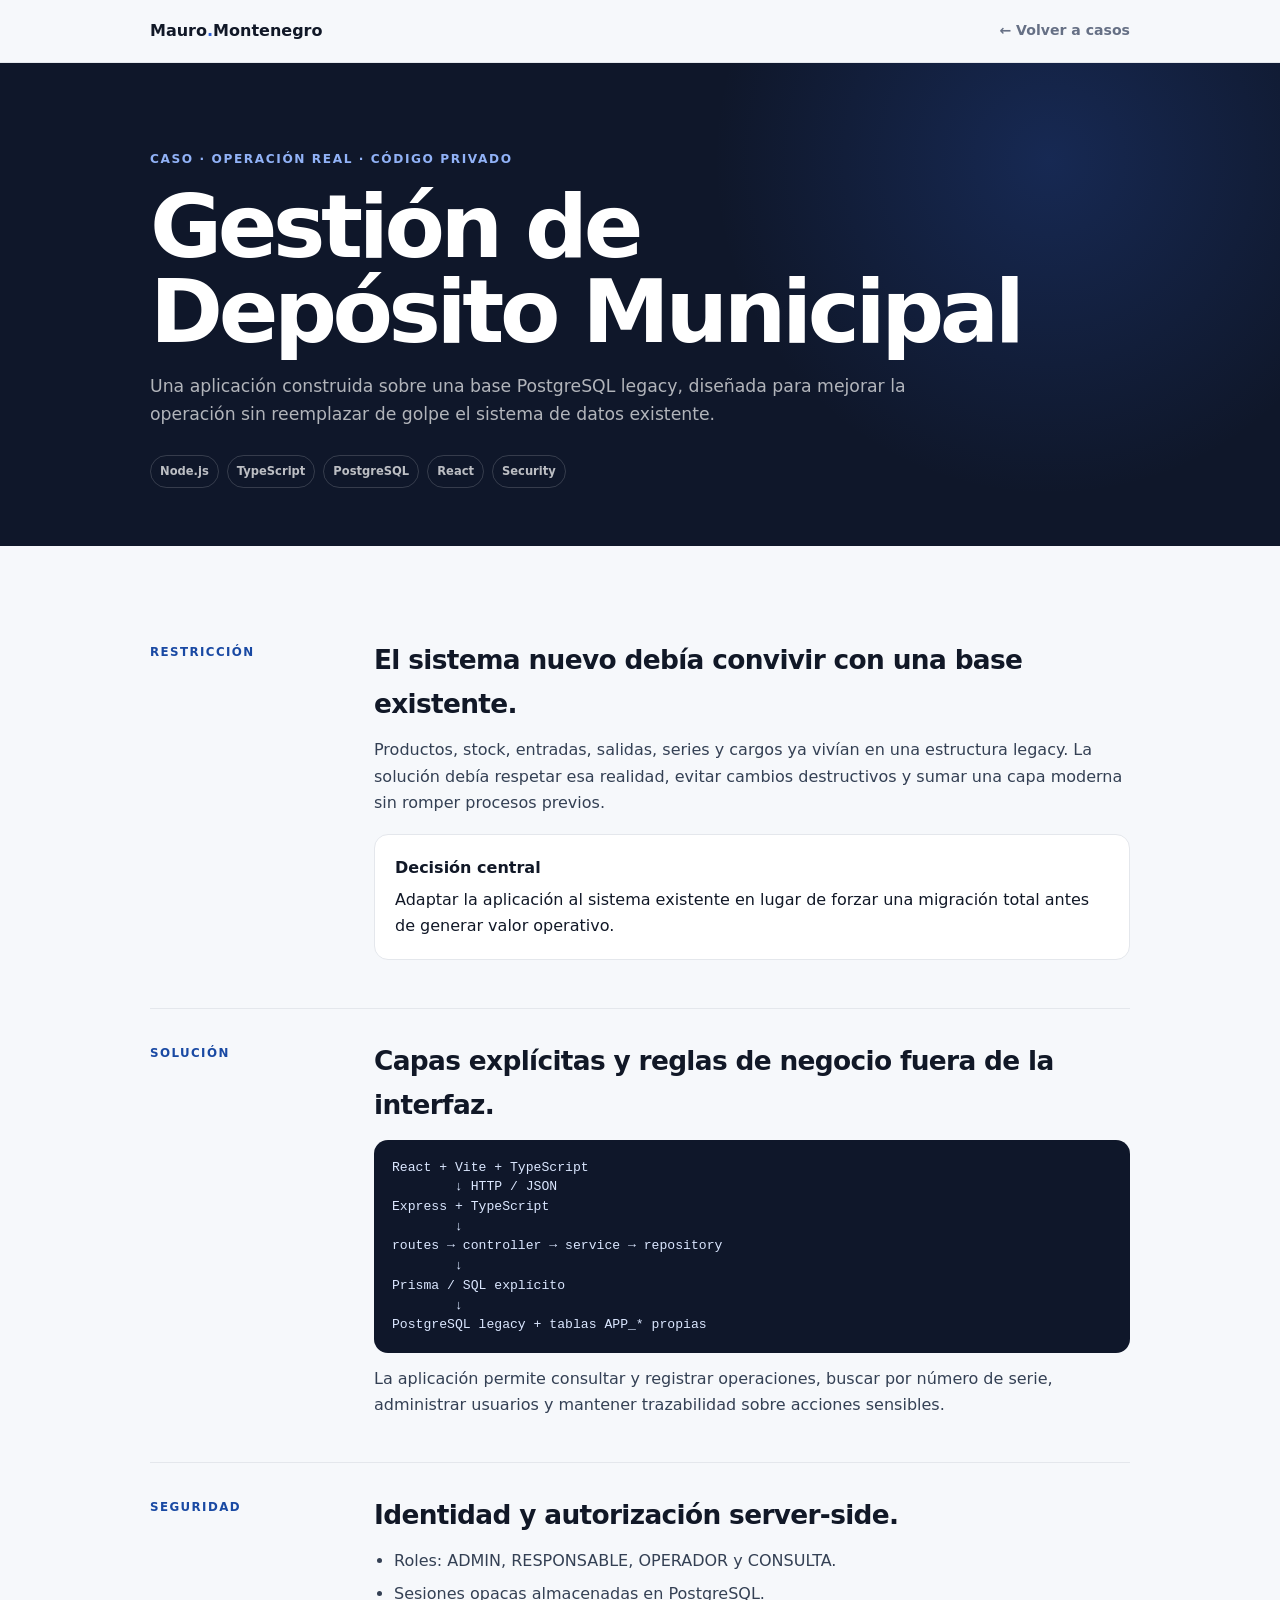
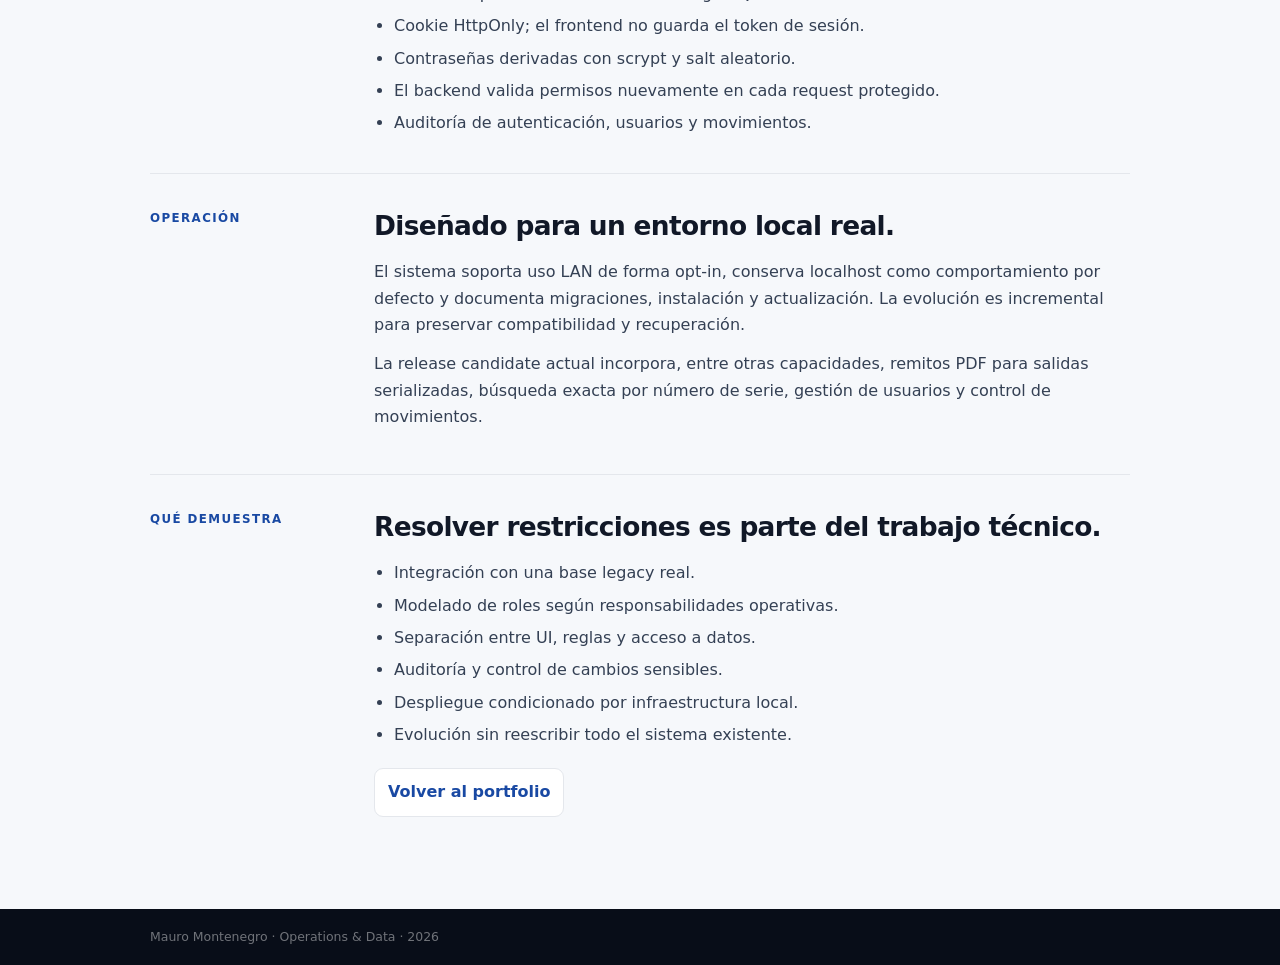
==== cases/deposito.html @ b05525af "feat: add municipal depot portfolio case page" ====
<!doctype html><html lang="es"><head><meta charset="utf-8"><meta name="viewport" content="width=device-width,initial-scale=1"><meta name="description" content="Caso de portfolio: Gestión de Depósito Municipal."><title>Gestión de Depósito — Mauro Montenegro</title><link rel="stylesheet" href="../assets/case.css"></head><body><nav><div class="wrap nav"><a class="brand" href="../index.html">Mauro<span>.</span>Montenegro</a><a class="back" href="../index.html#casos">← Volver a casos</a></div></nav><header class="hero"><div class="wrap"><div class="eyebrow">Caso · Operación real · Código privado</div><h1>Gestión de Depósito Municipal</h1><p>Una aplicación construida sobre una base PostgreSQL legacy, diseñada para mejorar la operación sin reemplazar de golpe el sistema de datos existente.</p><div class="meta"><span class="pill">Node.js</span><span class="pill">TypeScript</span><span class="pill">PostgreSQL</span><span class="pill">React</span><span class="pill">Security</span></div></div></header><main class="wrap"><section class="section"><div class="label">Restricción</div><div><h2>El sistema nuevo debía convivir con una base existente.</h2><p>Productos, stock, entradas, salidas, series y cargos ya vivían en una estructura legacy. La solución debía respetar esa realidad, evitar cambios destructivos y sumar una capa moderna sin romper procesos previos.</p><div class="callout"><strong>Decisión central</strong>Adaptar la aplicación al sistema existente en lugar de forzar una migración total antes de generar valor operativo.</div></div></section><section class="section"><div class="label">Solución</div><div><h2>Capas explícitas y reglas de negocio fuera de la interfaz.</h2><pre>React + Vite + TypeScript
        ↓ HTTP / JSON
Express + TypeScript
        ↓
routes → controller → service → repository
        ↓
Prisma / SQL explícito
        ↓
PostgreSQL legacy + tablas APP_* propias</pre><p>La aplicación permite consultar y registrar operaciones, buscar por número de serie, administrar usuarios y mantener trazabilidad sobre acciones sensibles.</p></div></section><section class="section"><div class="label">Seguridad</div><div><h2>Identidad y autorización server-side.</h2><ul><li>Roles: ADMIN, RESPONSABLE, OPERADOR y CONSULTA.</li><li>Sesiones opacas almacenadas en PostgreSQL.</li><li>Cookie HttpOnly; el frontend no guarda el token de sesión.</li><li>Contraseñas derivadas con scrypt y salt aleatorio.</li><li>El backend valida permisos nuevamente en cada request protegido.</li><li>Auditoría de autenticación, usuarios y movimientos.</li></ul></div></section><section class="section"><div class="label">Operación</div><div><h2>Diseñado para un entorno local real.</h2><p>El sistema soporta uso LAN de forma opt-in, conserva localhost como comportamiento por defecto y documenta migraciones, instalación y actualización. La evolución es incremental para preservar compatibilidad y recuperación.</p><p>La release candidate actual incorpora, entre otras capacidades, remitos PDF para salidas serializadas, búsqueda exacta por número de serie, gestión de usuarios y control de movimientos.</p></div></section><section class="section"><div class="label">Qué demuestra</div><div><h2>Resolver restricciones es parte del trabajo técnico.</h2><ul><li>Integración con una base legacy real.</li><li>Modelado de roles según responsabilidades operativas.</li><li>Separación entre UI, reglas y acceso a datos.</li><li>Auditoría y control de cambios sensibles.</li><li>Despliegue condicionado por infraestructura local.</li><li>Evolución sin reescribir todo el sistema existente.</li></ul><div class="links"><a class="btn" href="../index.html#casos">Volver al portfolio</a></div></div></section></main><footer><div class="wrap">Mauro Montenegro · Operations & Data · 2026</div></footer></body></html>
---- assets/case.css ----
:root{--bg:#f6f8fb;--card:#fff;--ink:#111827;--muted:#667085;--line:#e4e7ec;--navy:#0f172a;--blue:#1949a3;--blue2:#2f62d6;--soft:#e7edfb;--green:#0f8f67;--amber:#a66a12;--max:980px}*{box-sizing:border-box}html{scroll-behavior:smooth}body{margin:0;font-family:Inter,system-ui,-apple-system,"Segoe UI",sans-serif;background:var(--bg);color:var(--ink);line-height:1.65}a{color:var(--blue)}.wrap{width:min(var(--max),calc(100% - 40px));margin:auto}nav{position:sticky;top:0;z-index:10;background:rgba(246,248,251,.94);backdrop-filter:blur(12px);border-bottom:1px solid var(--line)}.nav{height:62px;display:flex;align-items:center;justify-content:space-between;gap:18px}.brand{font-weight:850;text-decoration:none;color:var(--ink)}.brand span{color:var(--blue2)}.back{font-size:.88rem;text-decoration:none;color:var(--muted);font-weight:750}.hero{padding:86px 0 58px;background:radial-gradient(circle at 82% 20%,rgba(47,98,214,.24),transparent 30%),var(--navy);color:#fff}.eyebrow{color:#91b2f7;text-transform:uppercase;letter-spacing:.13em;font-size:.76rem;font-weight:850}.hero h1{font-size:clamp(2.7rem,7vw,5.5rem);line-height:.96;letter-spacing:-.05em;margin:16px 0 18px;max-width:900px}.hero p{max-width:780px;color:rgba(255,255,255,.68);font-size:1.08rem}.meta{display:flex;gap:8px;flex-wrap:wrap;margin-top:26px}.pill{font-size:.72rem;font-weight:800;padding:6px 9px;border:1px solid rgba(255,255,255,.16);border-radius:999px;color:rgba(255,255,255,.72)}main{padding:62px 0}.section{display:grid;grid-template-columns:190px 1fr;gap:34px;padding:30px 0;border-bottom:1px solid var(--line)}.section:last-child{border:0}.label{text-transform:uppercase;letter-spacing:.12em;font-size:.74rem;font-weight:850;color:var(--blue);padding-top:5px}.section h2{font-size:1.65rem;letter-spacing:-.025em;margin:0 0 12px}.section h3{margin:24px 0 8px;font-size:1rem}.section p{margin:0 0 13px;color:#344054}.section ul{margin:10px 0 0;padding-left:20px;color:#344054}.section li{margin:6px 0}.callout{background:var(--card);border:1px solid var(--line);border-radius:14px;padding:20px;margin:18px 0}.callout strong{display:block;margin-bottom:5px}.metrics{display:grid;grid-template-columns:repeat(4,1fr);gap:10px;margin:18px 0}.metric{background:#fff;border:1px solid var(--line);border-radius:12px;padding:16px}.metric b{display:block;font-size:1.35rem;color:var(--blue)}.metric span{font-size:.76rem;color:var(--muted)}pre{white-space:pre-wrap;background:var(--navy);color:#dbe7ff;padding:18px;border-radius:14px;overflow:auto;font-size:.82rem;line-height:1.5}.links{display:flex;gap:10px;flex-wrap:wrap;margin-top:20px}.btn{display:inline-block;padding:10px 13px;border-radius:9px;text-decoration:none;font-weight:800;border:1px solid var(--line);background:#fff}.btn.primary{background:var(--blue);color:#fff;border-color:var(--blue)}footer{background:#080d18;color:rgba(255,255,255,.42);padding:18px 0;font-size:.78rem}@media(max-width:720px){.section{grid-template-columns:1fr;gap:8px}.metrics{grid-template-columns:1fr 1fr}.wrap{width:calc(100% - 28px)}}@media(max-width:440px){.metrics{grid-template-columns:1fr}.hero{padding-top:64px}}
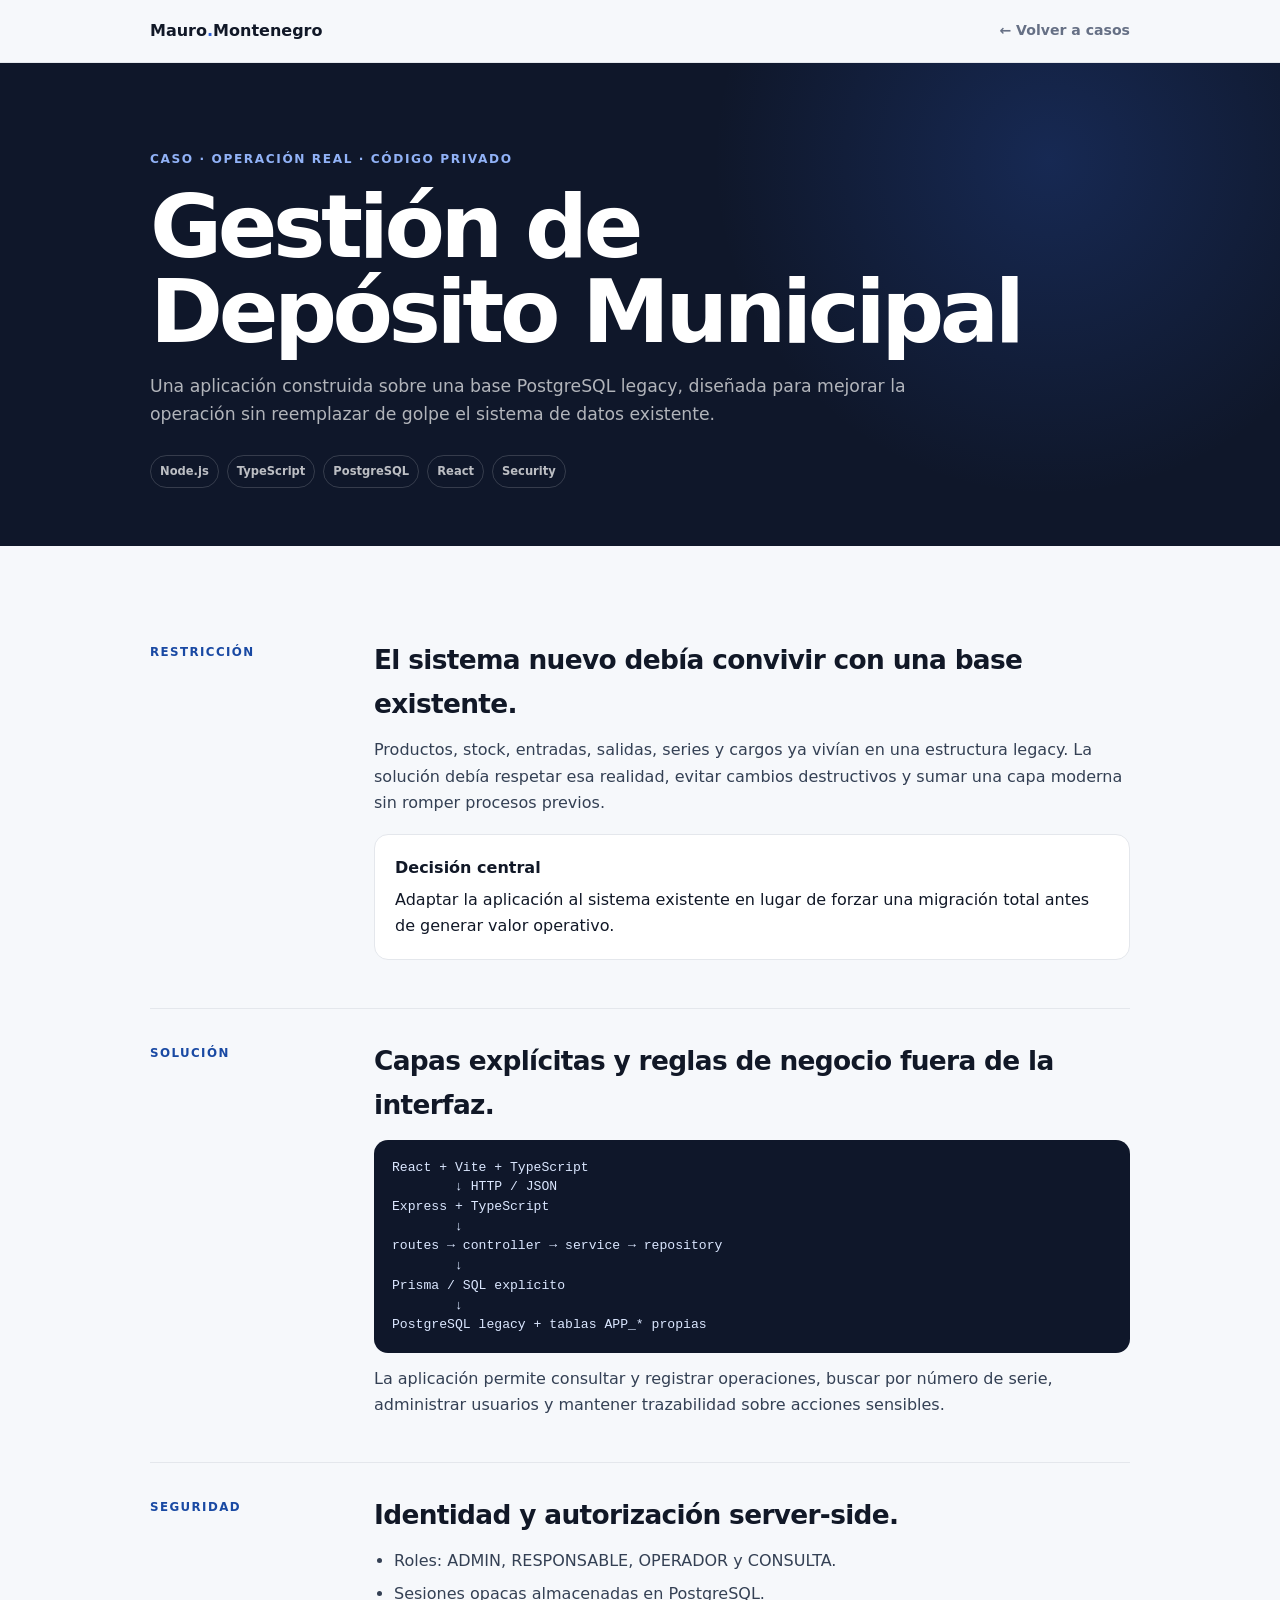
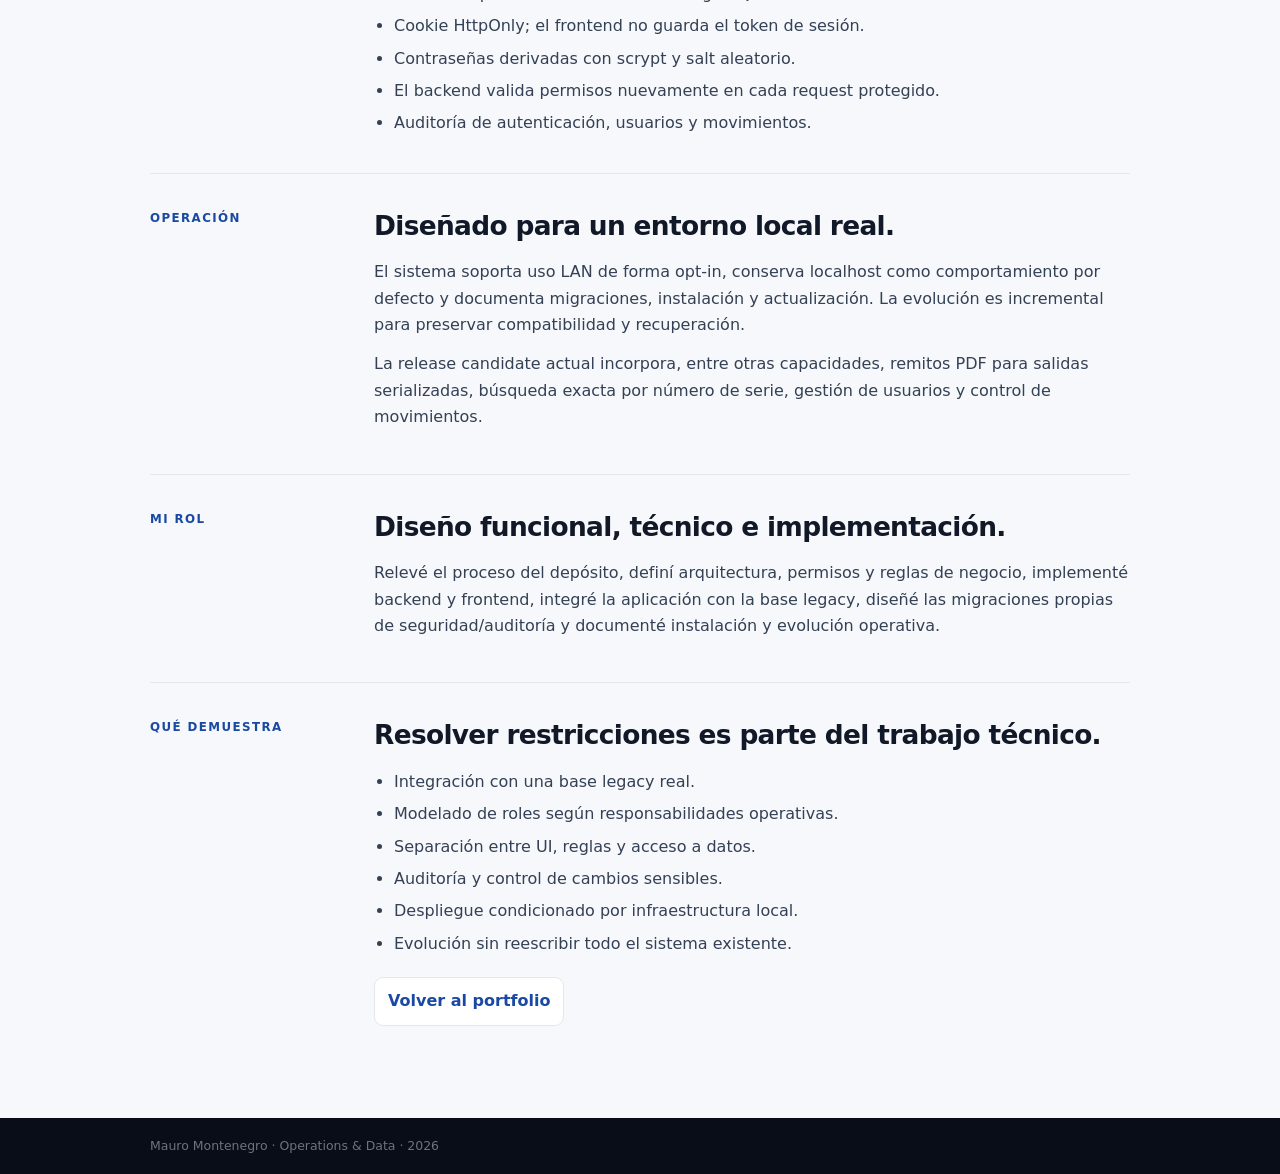
==== commit 7aa3cc91: "portfolio: clarify personal role in deposito case" ====
--- a/cases/deposito.html
+++ b/cases/deposito.html
@@ -6,4 +6,4 @@
         ↓
 Prisma / SQL explícito
         ↓
-PostgreSQL legacy + tablas APP_* propias</pre><p>La aplicación permite consultar y registrar operaciones, buscar por número de serie, administrar usuarios y mantener trazabilidad sobre acciones sensibles.</p></div></section><section class="section"><div class="label">Seguridad</div><div><h2>Identidad y autorización server-side.</h2><ul><li>Roles: ADMIN, RESPONSABLE, OPERADOR y CONSULTA.</li><li>Sesiones opacas almacenadas en PostgreSQL.</li><li>Cookie HttpOnly; el frontend no guarda el token de sesión.</li><li>Contraseñas derivadas con scrypt y salt aleatorio.</li><li>El backend valida permisos nuevamente en cada request protegido.</li><li>Auditoría de autenticación, usuarios y movimientos.</li></ul></div></section><section class="section"><div class="label">Operación</div><div><h2>Diseñado para un entorno local real.</h2><p>El sistema soporta uso LAN de forma opt-in, conserva localhost como comportamiento por defecto y documenta migraciones, instalación y actualización. La evolución es incremental para preservar compatibilidad y recuperación.</p><p>La release candidate actual incorpora, entre otras capacidades, remitos PDF para salidas serializadas, búsqueda exacta por número de serie, gestión de usuarios y control de movimientos.</p></div></section><section class="section"><div class="label">Qué demuestra</div><div><h2>Resolver restricciones es parte del trabajo técnico.</h2><ul><li>Integración con una base legacy real.</li><li>Modelado de roles según responsabilidades operativas.</li><li>Separación entre UI, reglas y acceso a datos.</li><li>Auditoría y control de cambios sensibles.</li><li>Despliegue condicionado por infraestructura local.</li><li>Evolución sin reescribir todo el sistema existente.</li></ul><div class="links"><a class="btn" href="../index.html#casos">Volver al portfolio</a></div></div></section></main><footer><div class="wrap">Mauro Montenegro · Operations & Data · 2026</div></footer></body></html>+PostgreSQL legacy + tablas APP_* propias</pre><p>La aplicación permite consultar y registrar operaciones, buscar por número de serie, administrar usuarios y mantener trazabilidad sobre acciones sensibles.</p></div></section><section class="section"><div class="label">Seguridad</div><div><h2>Identidad y autorización server-side.</h2><ul><li>Roles: ADMIN, RESPONSABLE, OPERADOR y CONSULTA.</li><li>Sesiones opacas almacenadas en PostgreSQL.</li><li>Cookie HttpOnly; el frontend no guarda el token de sesión.</li><li>Contraseñas derivadas con scrypt y salt aleatorio.</li><li>El backend valida permisos nuevamente en cada request protegido.</li><li>Auditoría de autenticación, usuarios y movimientos.</li></ul></div></section><section class="section"><div class="label">Operación</div><div><h2>Diseñado para un entorno local real.</h2><p>El sistema soporta uso LAN de forma opt-in, conserva localhost como comportamiento por defecto y documenta migraciones, instalación y actualización. La evolución es incremental para preservar compatibilidad y recuperación.</p><p>La release candidate actual incorpora, entre otras capacidades, remitos PDF para salidas serializadas, búsqueda exacta por número de serie, gestión de usuarios y control de movimientos.</p></div></section><section class="section"><div class="label">Mi rol</div><div><h2>Diseño funcional, técnico e implementación.</h2><p>Relevé el proceso del depósito, definí arquitectura, permisos y reglas de negocio, implementé backend y frontend, integré la aplicación con la base legacy, diseñé las migraciones propias de seguridad/auditoría y documenté instalación y evolución operativa.</p></div></section><section class="section"><div class="label">Qué demuestra</div><div><h2>Resolver restricciones es parte del trabajo técnico.</h2><ul><li>Integración con una base legacy real.</li><li>Modelado de roles según responsabilidades operativas.</li><li>Separación entre UI, reglas y acceso a datos.</li><li>Auditoría y control de cambios sensibles.</li><li>Despliegue condicionado por infraestructura local.</li><li>Evolución sin reescribir todo el sistema existente.</li></ul><div class="links"><a class="btn" href="../index.html#casos">Volver al portfolio</a></div></div></section></main><footer><div class="wrap">Mauro Montenegro · Operations & Data · 2026</div></footer></body></html>
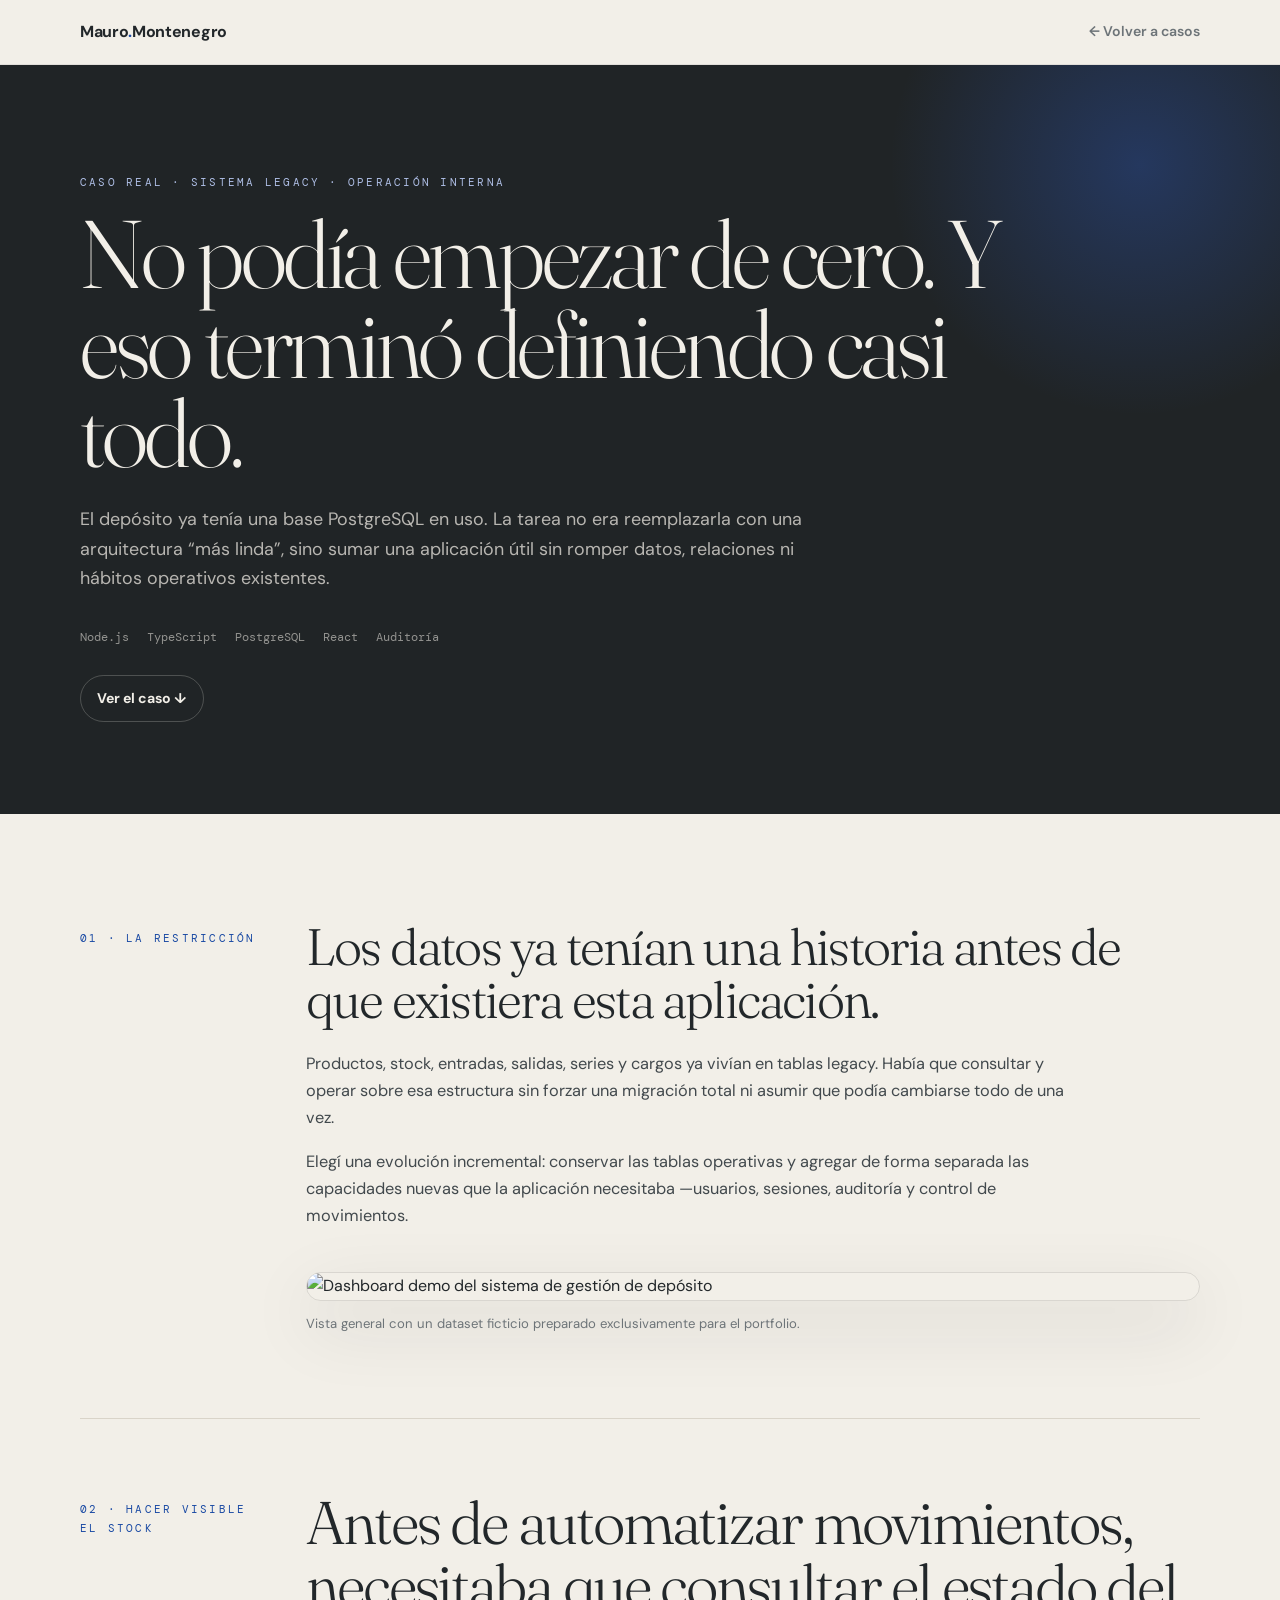
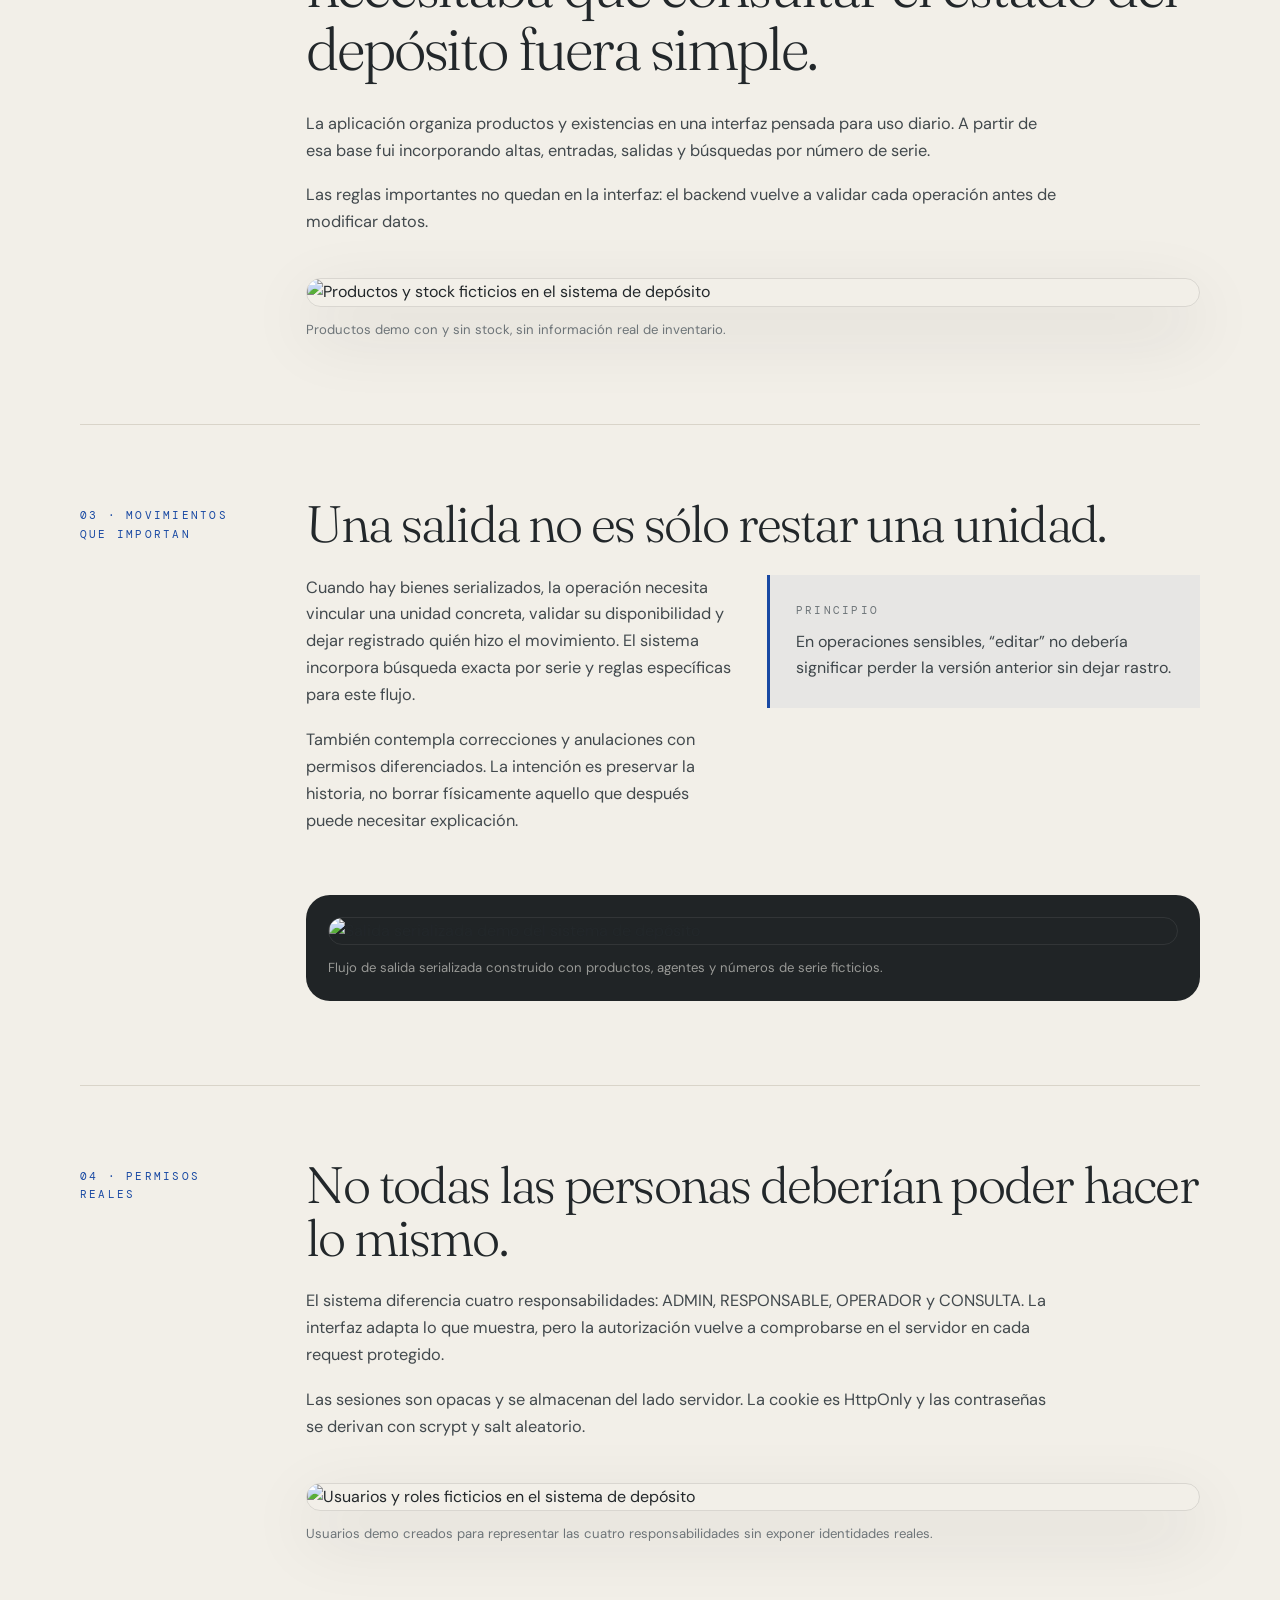
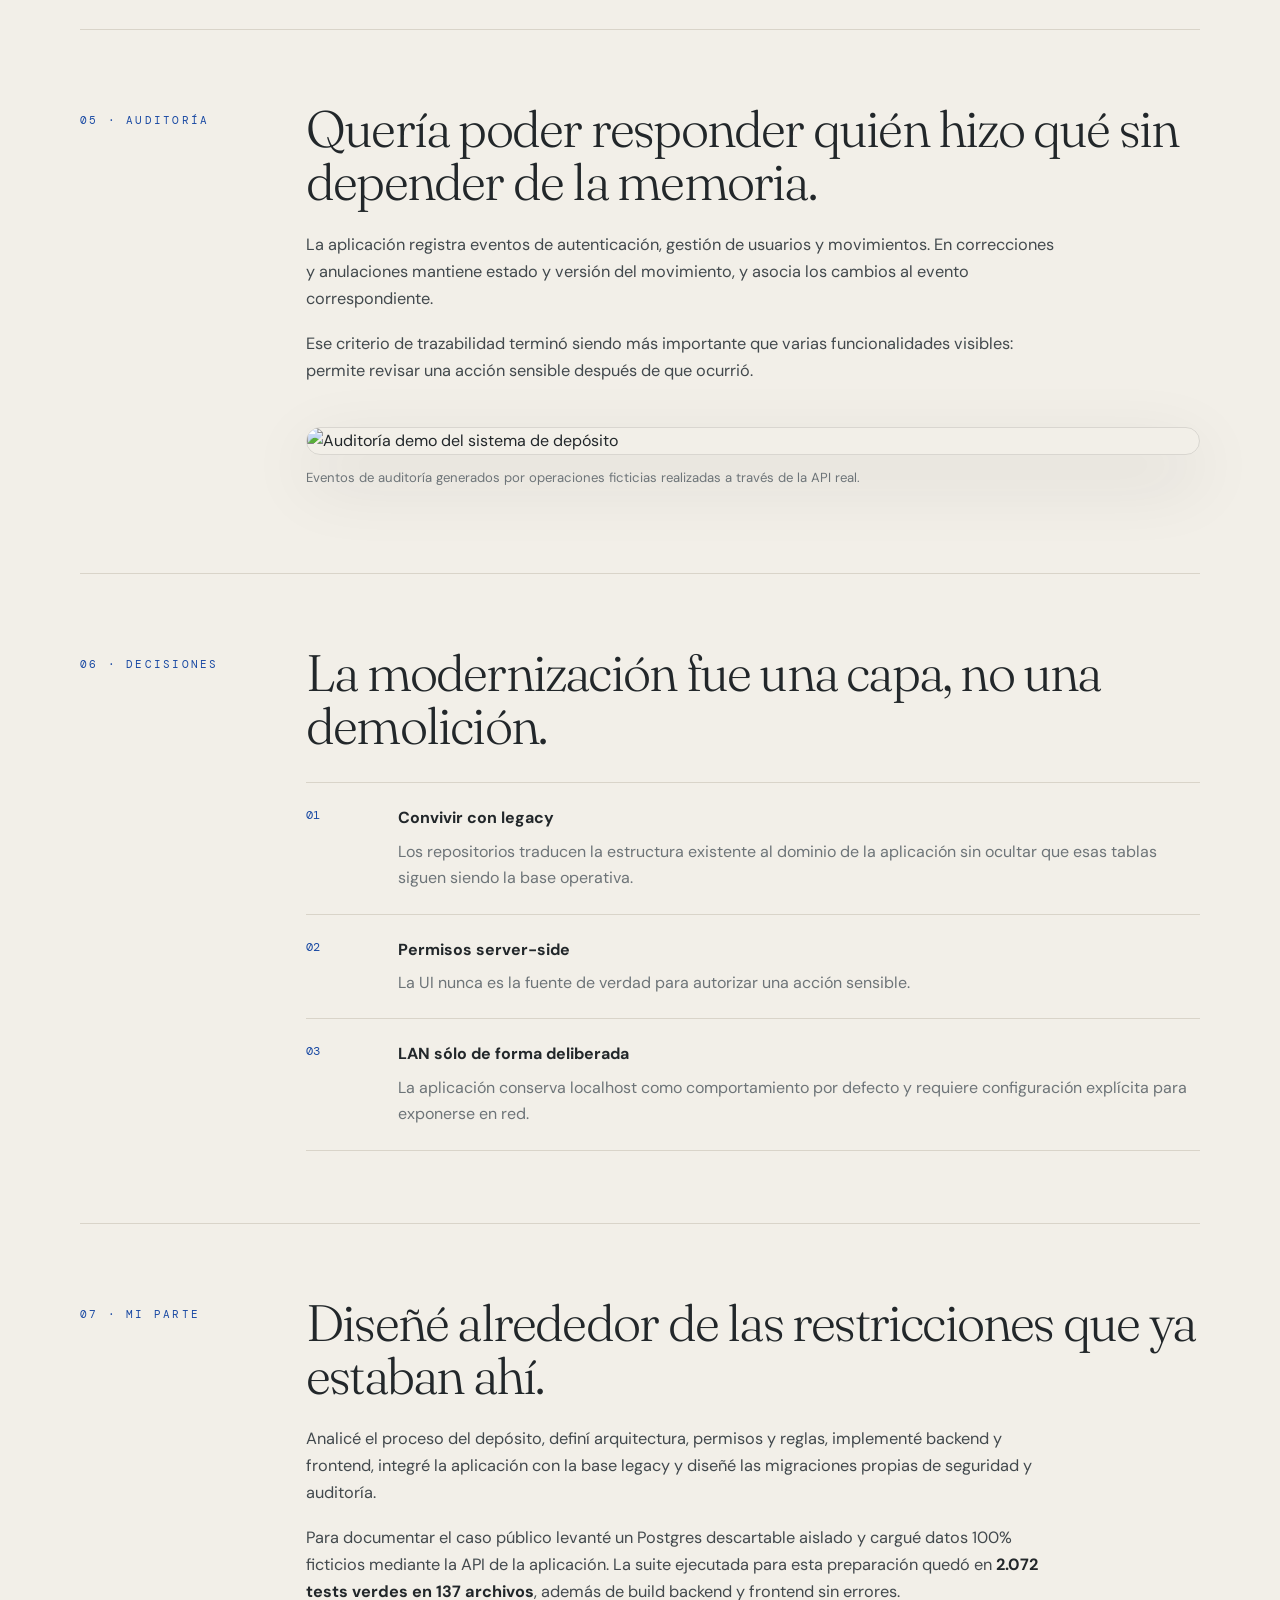
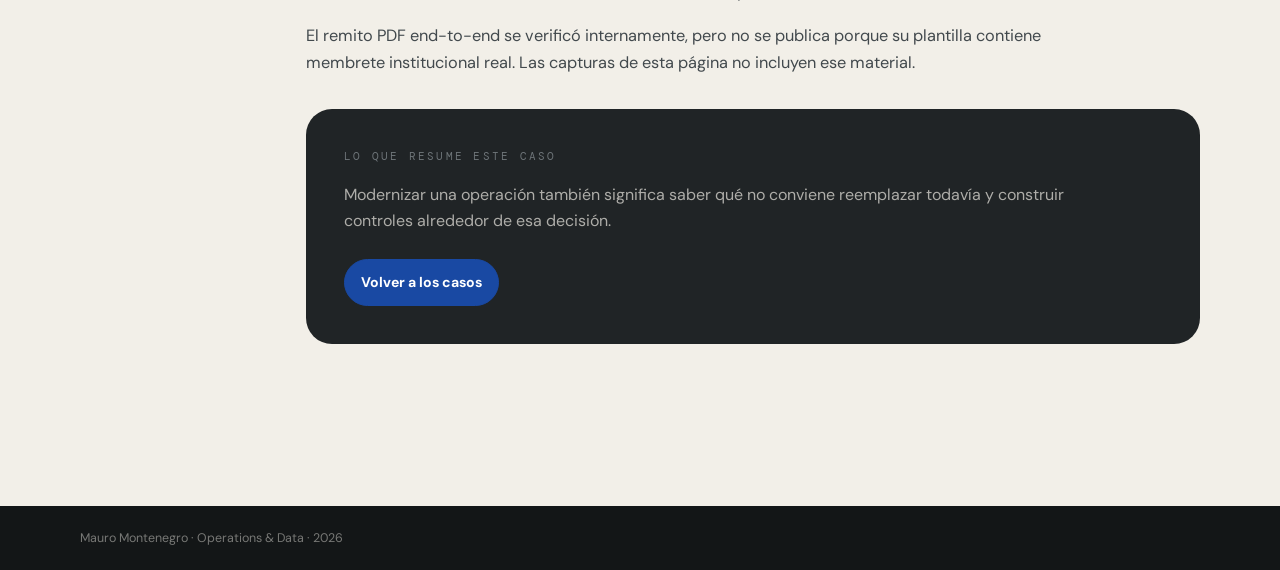
==== commit 785c8028: "content: rewrite deposito case editorially" ====
--- a/cases/deposito.html
+++ b/cases/deposito.html
@@ -1,9 +1,142 @@
-<!doctype html><html lang="es"><head><meta charset="utf-8"><meta name="viewport" content="width=device-width,initial-scale=1"><meta name="description" content="Caso de portfolio: Gestión de Depósito Municipal."><title>Gestión de Depósito — Mauro Montenegro</title><link rel="stylesheet" href="../assets/case.css"></head><body><nav><div class="wrap nav"><a class="brand" href="../index.html">Mauro<span>.</span>Montenegro</a><a class="back" href="../index.html#casos">← Volver a casos</a></div></nav><header class="hero"><div class="wrap"><div class="eyebrow">Caso · Operación real · Código privado</div><h1>Gestión de Depósito Municipal</h1><p>Una aplicación construida sobre una base PostgreSQL legacy, diseñada para mejorar la operación sin reemplazar de golpe el sistema de datos existente.</p><div class="meta"><span class="pill">Node.js</span><span class="pill">TypeScript</span><span class="pill">PostgreSQL</span><span class="pill">React</span><span class="pill">Security</span></div></div></header><main class="wrap"><section class="section"><div class="label">Restricción</div><div><h2>El sistema nuevo debía convivir con una base existente.</h2><p>Productos, stock, entradas, salidas, series y cargos ya vivían en una estructura legacy. La solución debía respetar esa realidad, evitar cambios destructivos y sumar una capa moderna sin romper procesos previos.</p><div class="callout"><strong>Decisión central</strong>Adaptar la aplicación al sistema existente en lugar de forzar una migración total antes de generar valor operativo.</div></div></section><section class="section"><div class="label">Solución</div><div><h2>Capas explícitas y reglas de negocio fuera de la interfaz.</h2><pre>React + Vite + TypeScript
-        ↓ HTTP / JSON
-Express + TypeScript
-        ↓
-routes → controller → service → repository
-        ↓
-Prisma / SQL explícito
-        ↓
-PostgreSQL legacy + tablas APP_* propias</pre><p>La aplicación permite consultar y registrar operaciones, buscar por número de serie, administrar usuarios y mantener trazabilidad sobre acciones sensibles.</p></div></section><section class="section"><div class="label">Seguridad</div><div><h2>Identidad y autorización server-side.</h2><ul><li>Roles: ADMIN, RESPONSABLE, OPERADOR y CONSULTA.</li><li>Sesiones opacas almacenadas en PostgreSQL.</li><li>Cookie HttpOnly; el frontend no guarda el token de sesión.</li><li>Contraseñas derivadas con scrypt y salt aleatorio.</li><li>El backend valida permisos nuevamente en cada request protegido.</li><li>Auditoría de autenticación, usuarios y movimientos.</li></ul></div></section><section class="section"><div class="label">Operación</div><div><h2>Diseñado para un entorno local real.</h2><p>El sistema soporta uso LAN de forma opt-in, conserva localhost como comportamiento por defecto y documenta migraciones, instalación y actualización. La evolución es incremental para preservar compatibilidad y recuperación.</p><p>La release candidate actual incorpora, entre otras capacidades, remitos PDF para salidas serializadas, búsqueda exacta por número de serie, gestión de usuarios y control de movimientos.</p></div></section><section class="section"><div class="label">Mi rol</div><div><h2>Diseño funcional, técnico e implementación.</h2><p>Relevé el proceso del depósito, definí arquitectura, permisos y reglas de negocio, implementé backend y frontend, integré la aplicación con la base legacy, diseñé las migraciones propias de seguridad/auditoría y documenté instalación y evolución operativa.</p></div></section><section class="section"><div class="label">Qué demuestra</div><div><h2>Resolver restricciones es parte del trabajo técnico.</h2><ul><li>Integración con una base legacy real.</li><li>Modelado de roles según responsabilidades operativas.</li><li>Separación entre UI, reglas y acceso a datos.</li><li>Auditoría y control de cambios sensibles.</li><li>Despliegue condicionado por infraestructura local.</li><li>Evolución sin reescribir todo el sistema existente.</li></ul><div class="links"><a class="btn" href="../index.html#casos">Volver al portfolio</a></div></div></section></main><footer><div class="wrap">Mauro Montenegro · Operations & Data · 2026</div></footer></body></html>+<!doctype html>
+<html lang="es">
+<head>
+  <meta charset="utf-8">
+  <meta name="viewport" content="width=device-width,initial-scale=1">
+  <meta name="description" content="Caso de portfolio: Gestión de Depósito.">
+  <title>Gestión de Depósito — Mauro Montenegro</title>
+  <link rel="stylesheet" href="../assets/case-ventas-v2.css">
+</head>
+<body>
+  <nav>
+    <div class="wrap nav">
+      <a class="brand" href="../index.html">Mauro<span>.</span>Montenegro</a>
+      <a class="back" href="../index.html#casos">← Volver a casos</a>
+    </div>
+  </nav>
+
+  <header class="hero">
+    <div class="wrap">
+      <div class="eyebrow">Caso real · Sistema legacy · Operación interna</div>
+      <h1>No podía empezar de cero. Y eso terminó definiendo casi todo.</h1>
+      <p class="lead">El depósito ya tenía una base PostgreSQL en uso. La tarea no era reemplazarla con una arquitectura “más linda”, sino sumar una aplicación útil sin romper datos, relaciones ni hábitos operativos existentes.</p>
+      <div class="hero-meta"><span>Node.js</span><span>TypeScript</span><span>PostgreSQL</span><span>React</span><span>Auditoría</span></div>
+      <div class="hero-actions"><a class="btn" href="#historia">Ver el caso ↓</a></div>
+    </div>
+  </header>
+
+  <main class="wrap">
+    <section class="chapter" id="historia">
+      <div class="kicker">01 · La restricción</div>
+      <div>
+        <h2 class="section-title">Los datos ya tenían una historia antes de que existiera esta aplicación.</h2>
+        <div class="copy">
+          <p>Productos, stock, entradas, salidas, series y cargos ya vivían en tablas legacy. Había que consultar y operar sobre esa estructura sin forzar una migración total ni asumir que podía cambiarse todo de una vez.</p>
+          <p>Elegí una evolución incremental: conservar las tablas operativas y agregar de forma separada las capacidades nuevas que la aplicación necesitaba —usuarios, sesiones, auditoría y control de movimientos.</p>
+        </div>
+        <figure class="shot">
+          <img src="../assets/cases/deposito/01-dashboard.png" alt="Dashboard demo del sistema de gestión de depósito">
+          <figcaption>Vista general con un dataset ficticio preparado exclusivamente para el portfolio.</figcaption>
+        </figure>
+      </div>
+    </section>
+
+    <section class="chapter">
+      <div class="kicker">02 · Hacer visible el stock</div>
+      <div>
+        <p class="statement">Antes de automatizar movimientos, necesitaba que consultar el estado del depósito fuera simple.</p>
+        <div class="copy">
+          <p>La aplicación organiza productos y existencias en una interfaz pensada para uso diario. A partir de esa base fui incorporando altas, entradas, salidas y búsquedas por número de serie.</p>
+          <p>Las reglas importantes no quedan en la interfaz: el backend vuelve a validar cada operación antes de modificar datos.</p>
+        </div>
+        <figure class="shot">
+          <img src="../assets/cases/deposito/02-productos-stock.png" alt="Productos y stock ficticios en el sistema de depósito">
+          <figcaption>Productos demo con y sin stock, sin información real de inventario.</figcaption>
+        </figure>
+      </div>
+    </section>
+
+    <section class="chapter">
+      <div class="kicker">03 · Movimientos que importan</div>
+      <div>
+        <h2 class="section-title">Una salida no es sólo restar una unidad.</h2>
+        <div class="split">
+          <div class="copy">
+            <p>Cuando hay bienes serializados, la operación necesita vincular una unidad concreta, validar su disponibilidad y dejar registrado quién hizo el movimiento. El sistema incorpora búsqueda exacta por serie y reglas específicas para este flujo.</p>
+            <p>También contempla correcciones y anulaciones con permisos diferenciados. La intención es preservar la historia, no borrar físicamente aquello que después puede necesitar explicación.</p>
+          </div>
+          <aside class="note">
+            <div class="tiny">Principio</div>
+            <p>En operaciones sensibles, “editar” no debería significar perder la versión anterior sin dejar rastro.</p>
+          </aside>
+        </div>
+        <figure class="shot dark">
+          <img src="../assets/cases/deposito/04-salida-serie.png" alt="Salida serializada demo del sistema de depósito">
+          <figcaption>Flujo de salida serializada construido con productos, agentes y números de serie ficticios.</figcaption>
+        </figure>
+      </div>
+    </section>
+
+    <section class="chapter">
+      <div class="kicker">04 · Permisos reales</div>
+      <div>
+        <h2 class="section-title">No todas las personas deberían poder hacer lo mismo.</h2>
+        <div class="copy">
+          <p>El sistema diferencia cuatro responsabilidades: ADMIN, RESPONSABLE, OPERADOR y CONSULTA. La interfaz adapta lo que muestra, pero la autorización vuelve a comprobarse en el servidor en cada request protegido.</p>
+          <p>Las sesiones son opacas y se almacenan del lado servidor. La cookie es HttpOnly y las contraseñas se derivan con scrypt y salt aleatorio.</p>
+        </div>
+        <figure class="shot">
+          <img src="../assets/cases/deposito/05-usuarios-roles.png" alt="Usuarios y roles ficticios en el sistema de depósito">
+          <figcaption>Usuarios demo creados para representar las cuatro responsabilidades sin exponer identidades reales.</figcaption>
+        </figure>
+      </div>
+    </section>
+
+    <section class="chapter">
+      <div class="kicker">05 · Auditoría</div>
+      <div>
+        <h2 class="section-title">Quería poder responder quién hizo qué sin depender de la memoria.</h2>
+        <div class="copy">
+          <p>La aplicación registra eventos de autenticación, gestión de usuarios y movimientos. En correcciones y anulaciones mantiene estado y versión del movimiento, y asocia los cambios al evento correspondiente.</p>
+          <p>Ese criterio de trazabilidad terminó siendo más importante que varias funcionalidades visibles: permite revisar una acción sensible después de que ocurrió.</p>
+        </div>
+        <figure class="shot">
+          <img src="../assets/cases/deposito/06-auditoria.png" alt="Auditoría demo del sistema de depósito">
+          <figcaption>Eventos de auditoría generados por operaciones ficticias realizadas a través de la API real.</figcaption>
+        </figure>
+      </div>
+    </section>
+
+    <section class="chapter">
+      <div class="kicker">06 · Decisiones</div>
+      <div>
+        <h2 class="section-title">La modernización fue una capa, no una demolición.</h2>
+        <div class="decision-list">
+          <div class="decision"><div class="num">01</div><div><h3>Convivir con legacy</h3><p>Los repositorios traducen la estructura existente al dominio de la aplicación sin ocultar que esas tablas siguen siendo la base operativa.</p></div></div>
+          <div class="decision"><div class="num">02</div><div><h3>Permisos server-side</h3><p>La UI nunca es la fuente de verdad para autorizar una acción sensible.</p></div></div>
+          <div class="decision"><div class="num">03</div><div><h3>LAN sólo de forma deliberada</h3><p>La aplicación conserva localhost como comportamiento por defecto y requiere configuración explícita para exponerse en red.</p></div></div>
+        </div>
+      </div>
+    </section>
+
+    <section class="chapter">
+      <div class="kicker">07 · Mi parte</div>
+      <div>
+        <h2 class="section-title">Diseñé alrededor de las restricciones que ya estaban ahí.</h2>
+        <div class="copy">
+          <p>Analicé el proceso del depósito, definí arquitectura, permisos y reglas, implementé backend y frontend, integré la aplicación con la base legacy y diseñé las migraciones propias de seguridad y auditoría.</p>
+          <p>Para documentar el caso público levanté un Postgres descartable aislado y cargué datos 100% ficticios mediante la API de la aplicación. La suite ejecutada para esta preparación quedó en <strong>2.072 tests verdes en 137 archivos</strong>, además de build backend y frontend sin errores.</p>
+          <p>El remito PDF end-to-end se verificó internamente, pero no se publica porque su plantilla contiene membrete institucional real. Las capturas de esta página no incluyen ese material.</p>
+        </div>
+        <div class="closing">
+          <div class="tiny">Lo que resume este caso</div>
+          <p>Modernizar una operación también significa saber qué no conviene reemplazar todavía y construir controles alrededor de esa decisión.</p>
+          <a class="btn primary" href="../index.html#casos">Volver a los casos</a>
+        </div>
+      </div>
+    </section>
+  </main>
+
+  <footer><div class="wrap">Mauro Montenegro · Operations & Data · 2026</div></footer>
+</body>
+</html>
--- a/assets/case-ventas-v2.css
+++ b/assets/case-ventas-v2.css
@@ -0,0 +1,27 @@
+@import url('https://fonts.googleapis.com/css2?family=DM+Mono:wght@400;500&family=DM+Sans:wght@400;500;600;700&family=Fraunces:opsz,wght@9..144,300;9..144,400&display=swap');
+
+:root{
+  --ivory:#f2efe8;
+  --paper:#f8f6f1;
+  --graphite:#202426;
+  --ink:#22272a;
+  --muted:#6d7478;
+  --line:#d9d4c9;
+  --cobalt:#1949a3;
+  --cobalt-strong:#2f62d6;
+  --max:1120px;
+}
+*{box-sizing:border-box}
+html{scroll-behavior:smooth}
+body{margin:0;background:var(--ivory);color:var(--ink);font-family:"DM Sans",system-ui,sans-serif;line-height:1.65}
+a{color:inherit}.wrap{width:min(var(--max),calc(100% - 48px));margin:auto}
+nav{position:sticky;top:0;z-index:20;border-bottom:1px solid rgba(32,36,38,.08);background:rgba(242,239,232,.9);backdrop-filter:blur(14px)}
+.nav{height:64px;display:flex;align-items:center;justify-content:space-between;gap:20px}.brand{text-decoration:none;font-weight:700;letter-spacing:-.02em}.brand span{color:var(--cobalt)}.back{text-decoration:none;color:var(--muted);font-size:.88rem;font-weight:600}
+.hero{background:var(--graphite);color:var(--ivory);padding:108px 0 92px;overflow:hidden;position:relative}.hero:after{content:"";position:absolute;width:520px;height:520px;border-radius:50%;background:radial-gradient(circle,rgba(47,98,214,.32),rgba(47,98,214,0) 68%);right:-120px;top:-160px;pointer-events:none}.hero .wrap{position:relative;z-index:1}.eyebrow,.kicker,.tiny{font-family:"DM Mono",monospace;text-transform:uppercase;letter-spacing:.2em;font-size:.7rem}.eyebrow{color:#aebee5}.hero h1,.section-title,.statement{font-family:"Fraunces",Georgia,serif;font-weight:300;letter-spacing:-.035em}.hero h1{font-size:clamp(3rem,7.5vw,6.6rem);line-height:.93;max-width:980px;margin:18px 0 28px}.hero .lead{max-width:760px;font-size:1.12rem;color:rgba(242,239,232,.72)}.hero-meta{display:flex;gap:18px;flex-wrap:wrap;margin-top:34px;color:rgba(242,239,232,.55);font-family:"DM Mono",monospace;font-size:.72rem}.hero-actions{display:flex;gap:10px;flex-wrap:wrap;margin-top:28px}.btn{display:inline-flex;align-items:center;gap:8px;border-radius:999px;padding:11px 16px;text-decoration:none;font-size:.88rem;font-weight:700;border:1px solid rgba(242,239,232,.22)}.btn.primary{background:var(--cobalt);border-color:var(--cobalt);color:#fff}
+main{padding:34px 0 90px}.chapter{display:grid;grid-template-columns:180px 1fr;gap:46px;padding:72px 0;border-bottom:1px solid var(--line)}.chapter:last-child{border-bottom:0}.kicker{color:var(--cobalt);padding-top:9px}.section-title{font-size:clamp(2rem,4vw,3.8rem);line-height:1.04;margin:0 0 24px}.copy{max-width:760px;font-size:1.02rem;color:#42494d}.copy p{margin:0 0 18px}.copy strong{color:var(--ink)}
+.shot{margin:42px 0 12px}.shot img{width:100%;height:auto;display:block;border-radius:18px;border:1px solid rgba(32,36,38,.12);box-shadow:0 24px 70px rgba(32,36,38,.12)}.shot figcaption{margin-top:12px;color:var(--muted);font-size:.82rem}.shot.dark{background:var(--graphite);border-radius:24px;padding:22px}.shot.dark img{border-color:rgba(255,255,255,.08);box-shadow:none}.shot.dark figcaption{color:rgba(242,239,232,.58)}
+.metrics{display:grid;grid-template-columns:repeat(4,1fr);gap:22px;margin:42px 0 12px;padding:32px 0;border-top:1px solid var(--line);border-bottom:1px solid var(--line)}.metric b{display:block;font-family:"Fraunces",Georgia,serif;font-weight:300;color:var(--cobalt);font-size:clamp(2.4rem,5vw,4.7rem);line-height:1}.metric span{display:block;margin-top:8px;color:var(--muted);font-size:.82rem}.statement{font-size:clamp(2rem,4.7vw,4.5rem);line-height:1.05;max-width:920px;margin:0 0 30px}.decision-list{display:grid;gap:0;border-top:1px solid var(--line);margin-top:30px}.decision{display:grid;grid-template-columns:72px 1fr;gap:20px;padding:22px 0;border-bottom:1px solid var(--line)}.decision .num{font-family:"DM Mono",monospace;color:var(--cobalt);font-size:.78rem}.decision h3{margin:0 0 7px;font-size:1rem}.decision p{margin:0;color:var(--muted)}
+.split{display:grid;grid-template-columns:1fr 1fr;gap:28px;align-items:start}.note{padding:26px;border-left:3px solid var(--cobalt);background:rgba(25,73,163,.05)}.note p{margin:0;color:#3d4549}.tiny{color:var(--muted);margin-bottom:10px}.closing{background:var(--graphite);color:var(--ivory);border-radius:26px;padding:38px;margin-top:32px}.closing p{max-width:720px;color:rgba(242,239,232,.68)}.closing .btn{margin-top:8px}
+footer{background:#131617;color:rgba(242,239,232,.45);padding:22px 0;font-size:.78rem}
+@media(max-width:820px){.chapter{grid-template-columns:1fr;gap:12px;padding:54px 0}.kicker{padding-top:0}.metrics{grid-template-columns:1fr 1fr}.split{grid-template-columns:1fr}.hero{padding:88px 0 72px}}
+@media(max-width:520px){.wrap{width:calc(100% - 28px)}.metrics{grid-template-columns:1fr}.decision{grid-template-columns:48px 1fr}.hero h1{font-size:clamp(2.7rem,15vw,4.3rem)}.shot.dark{padding:10px;border-radius:16px}}
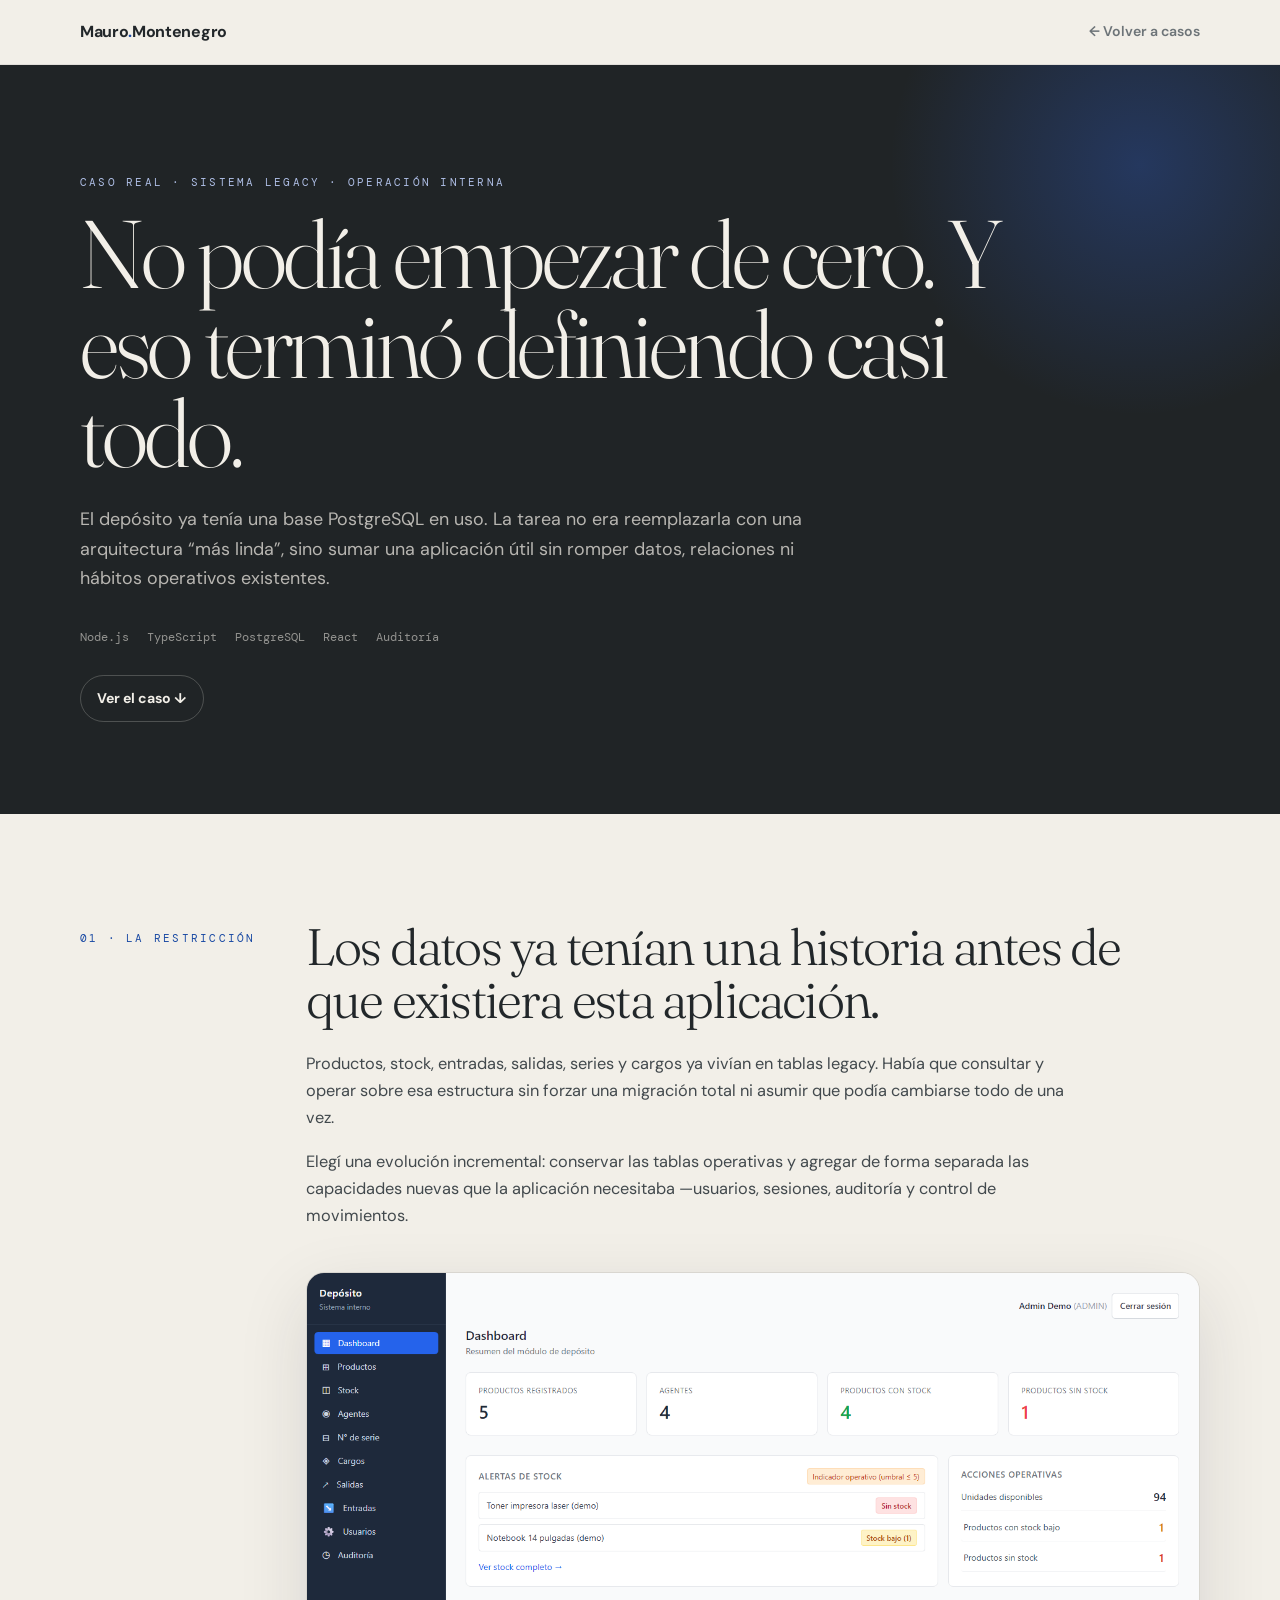
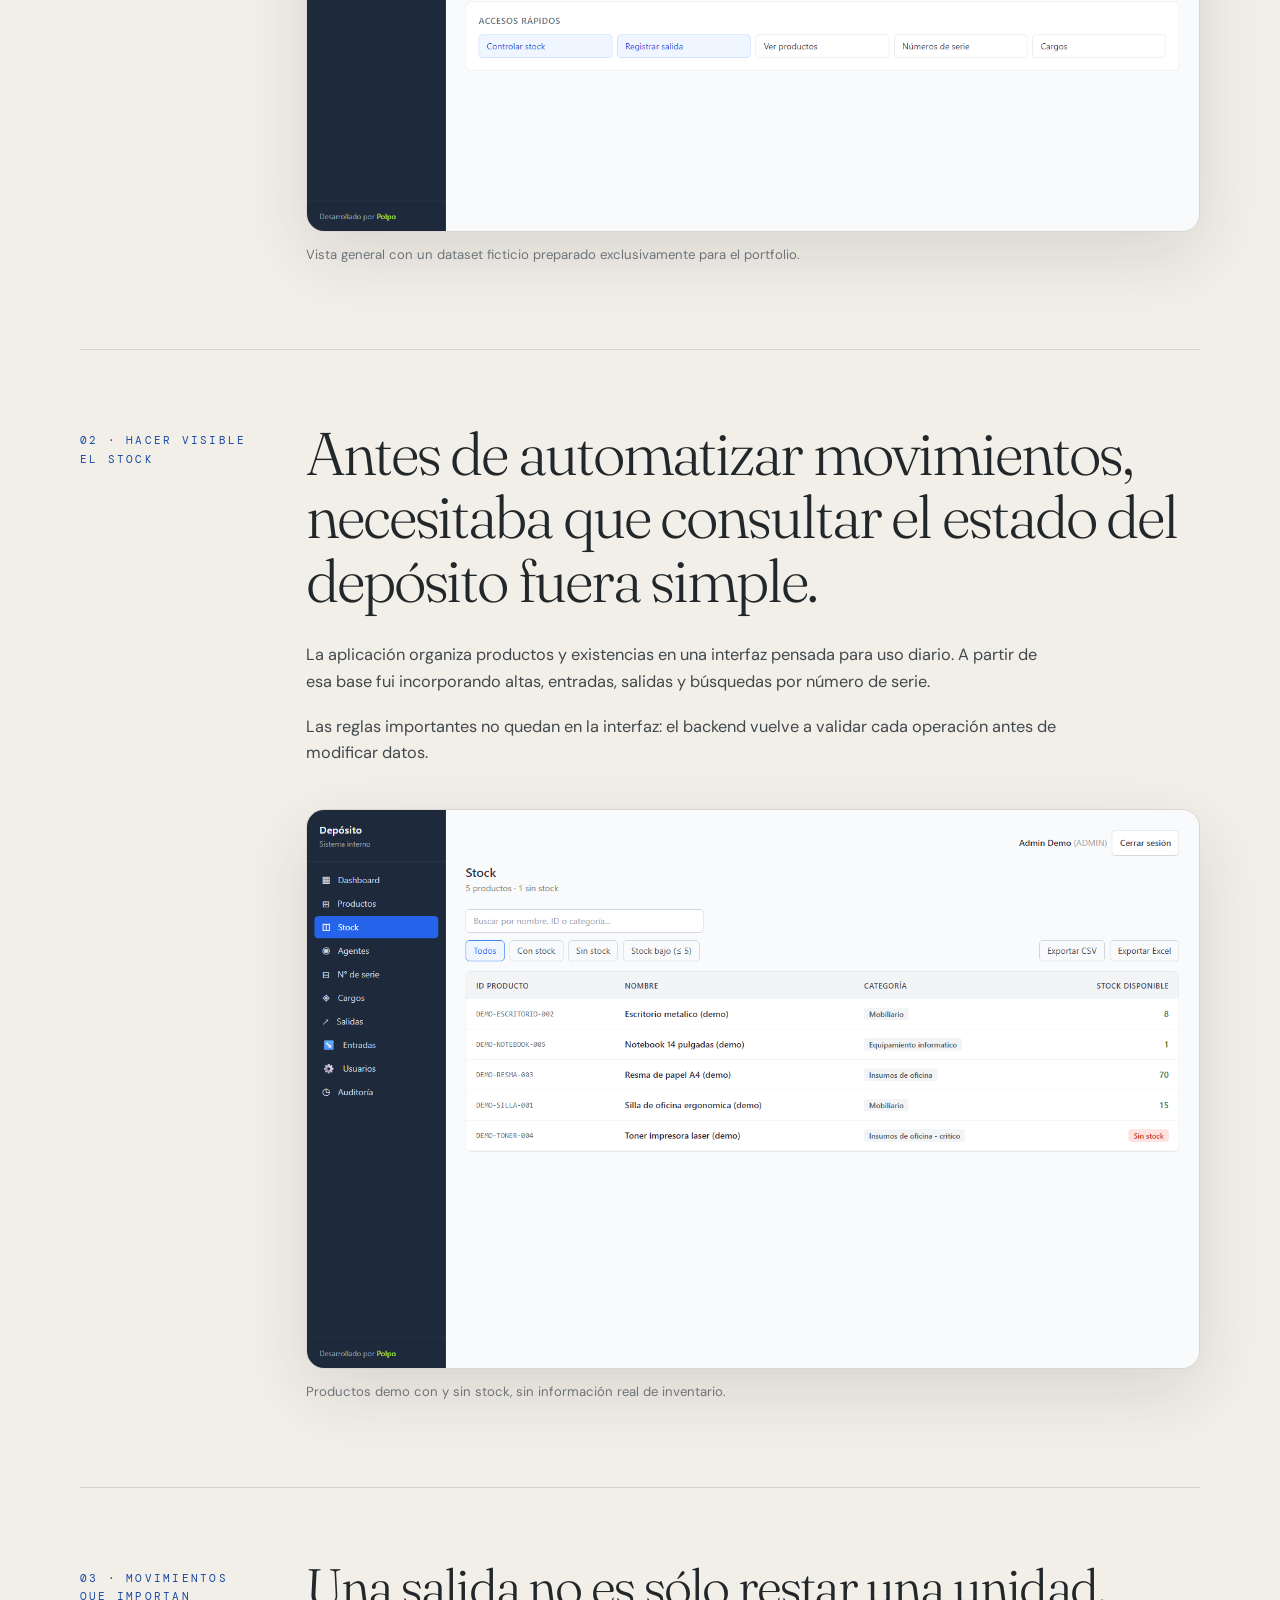
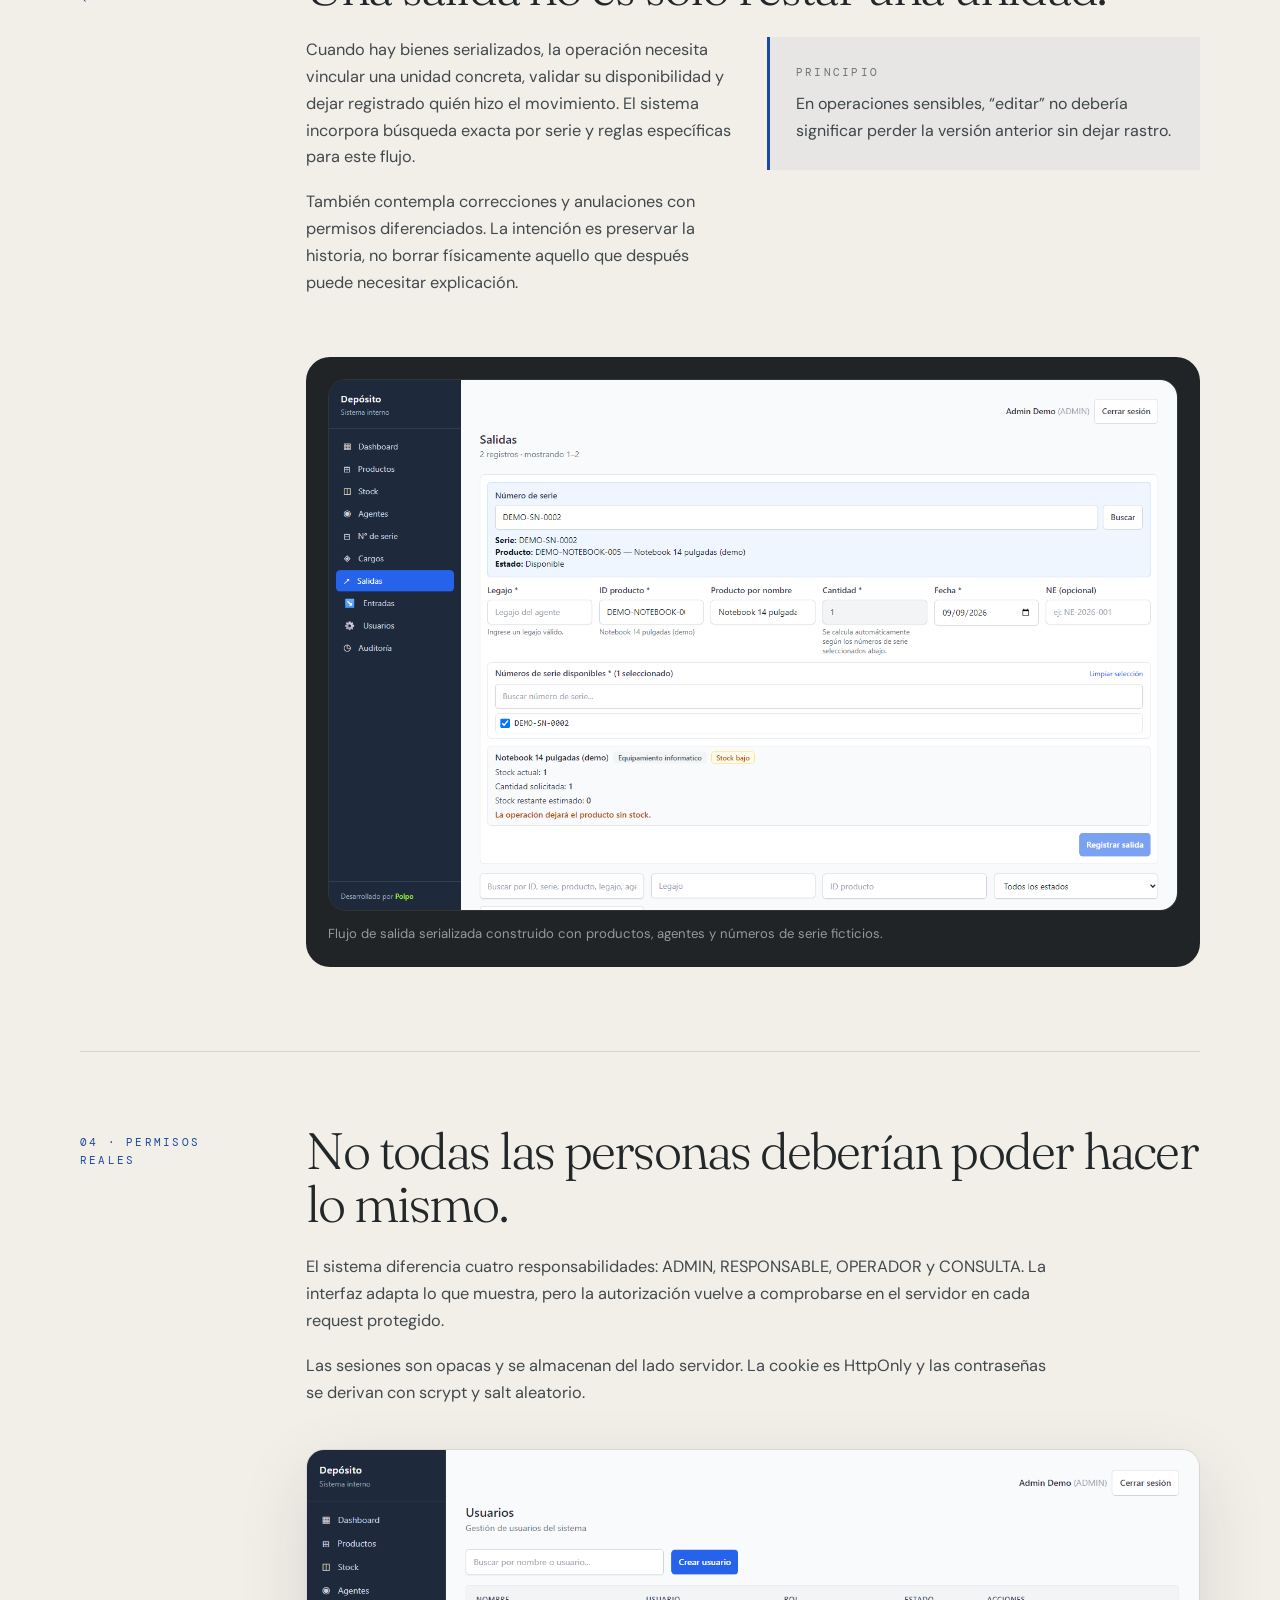
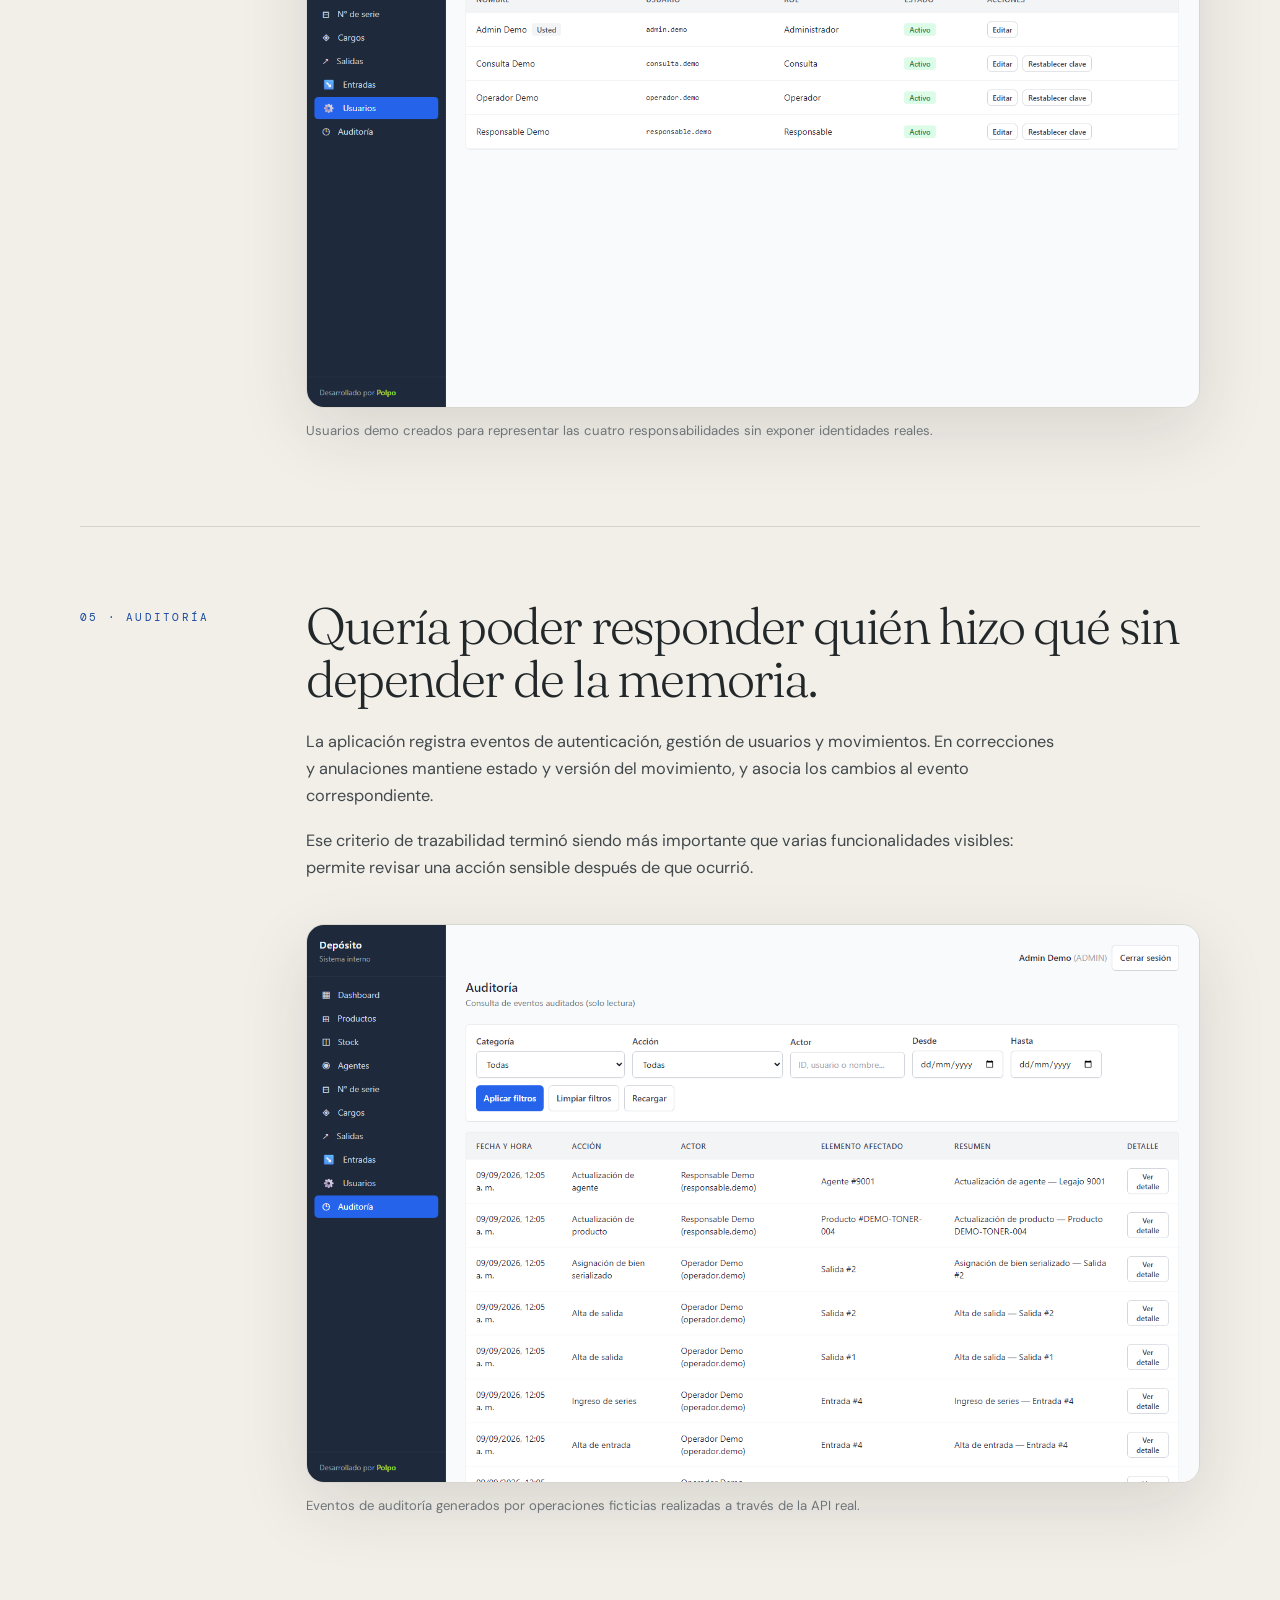
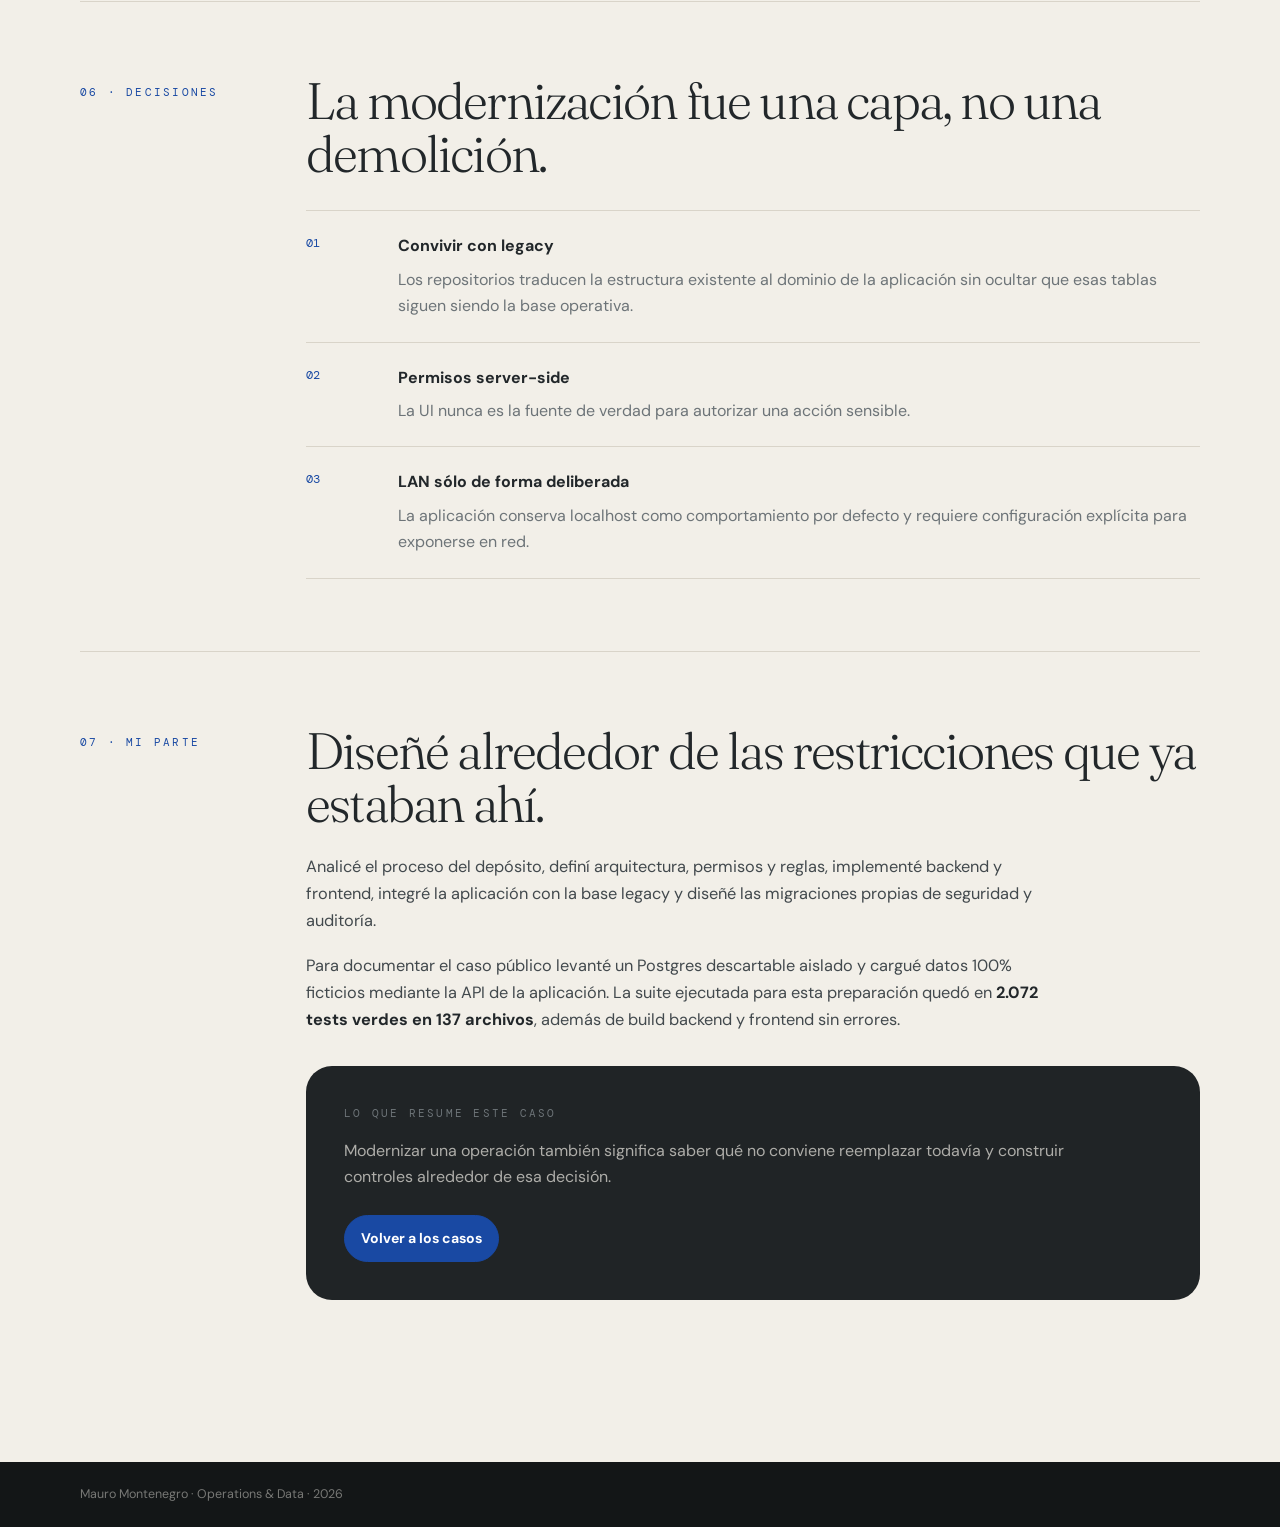
==== commit d2a67d31: "polish: simplify deposit closing copy" ====
--- a/cases/deposito.html
+++ b/cases/deposito.html
@@ -126,7 +126,6 @@
         <div class="copy">
           <p>Analicé el proceso del depósito, definí arquitectura, permisos y reglas, implementé backend y frontend, integré la aplicación con la base legacy y diseñé las migraciones propias de seguridad y auditoría.</p>
           <p>Para documentar el caso público levanté un Postgres descartable aislado y cargué datos 100% ficticios mediante la API de la aplicación. La suite ejecutada para esta preparación quedó en <strong>2.072 tests verdes en 137 archivos</strong>, además de build backend y frontend sin errores.</p>
-          <p>El remito PDF end-to-end se verificó internamente, pero no se publica porque su plantilla contiene membrete institucional real. Las capturas de esta página no incluyen ese material.</p>
         </div>
         <div class="closing">
           <div class="tiny">Lo que resume este caso</div>
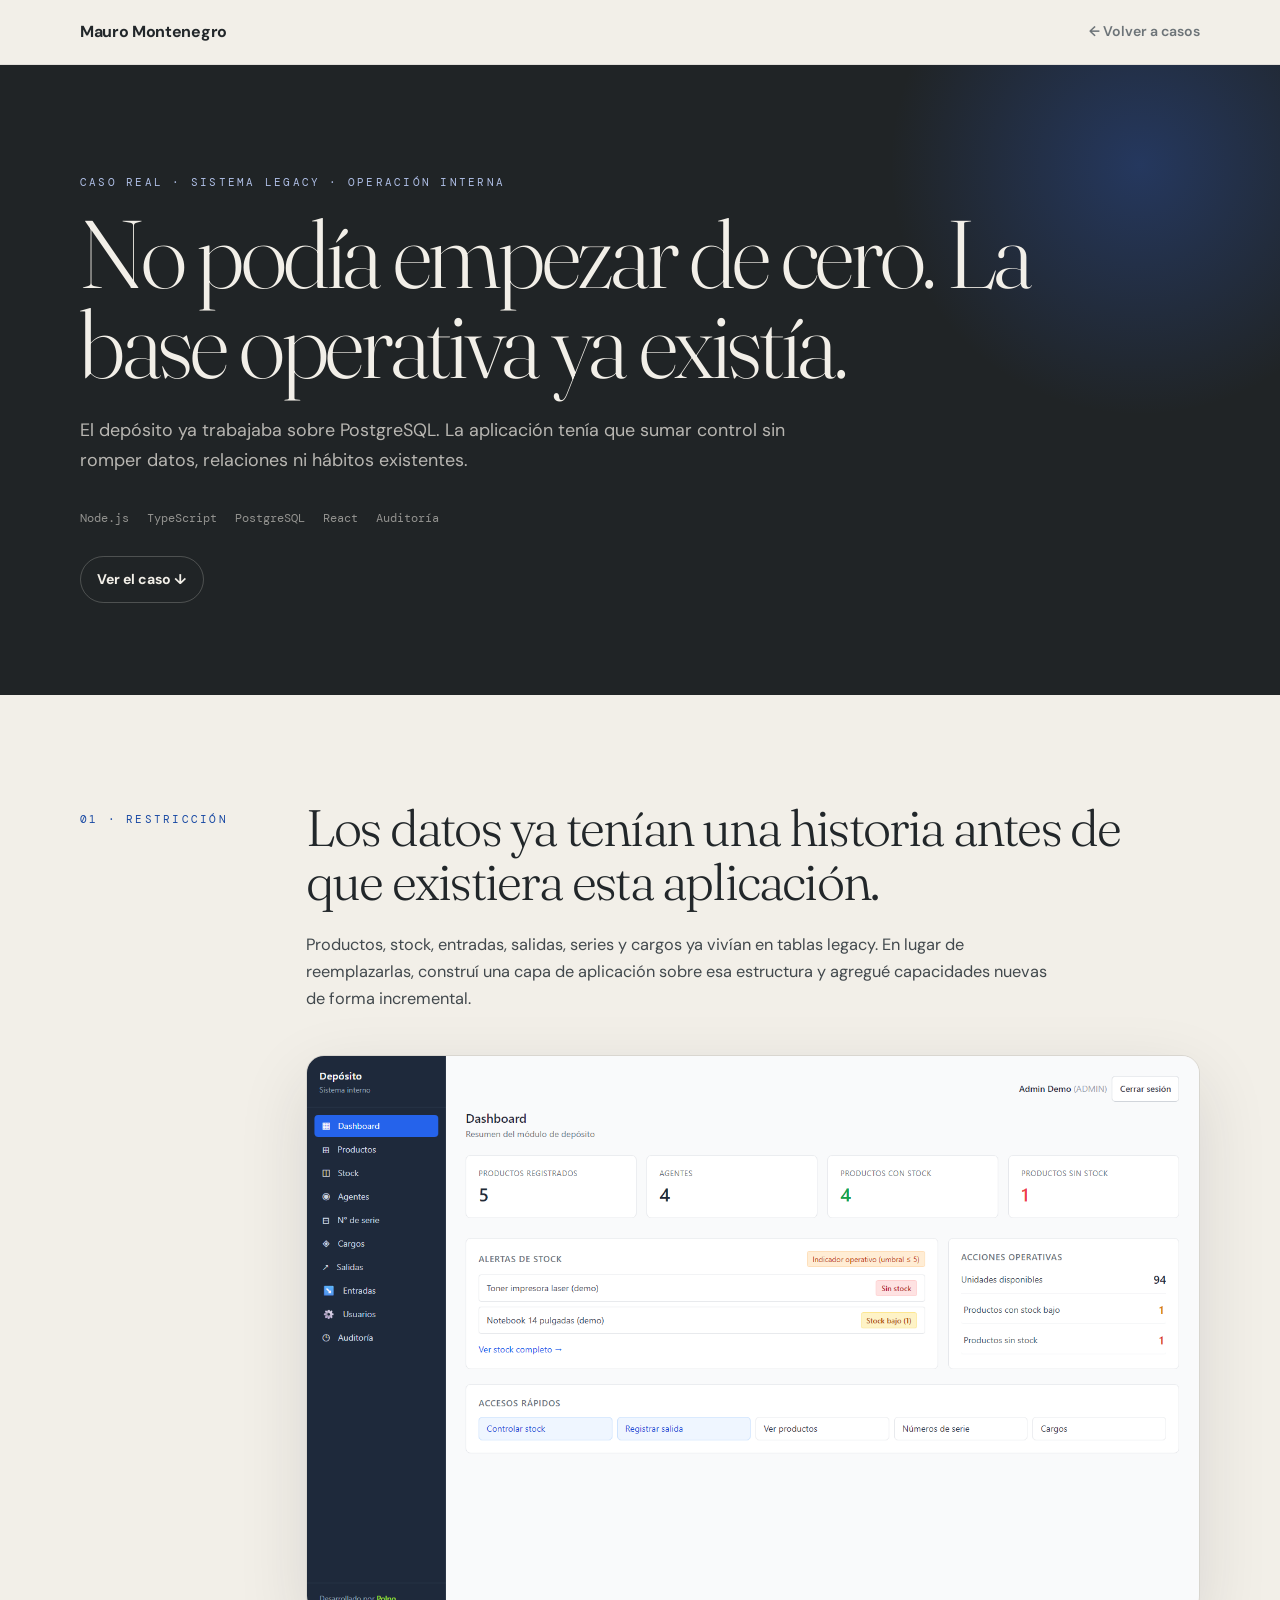
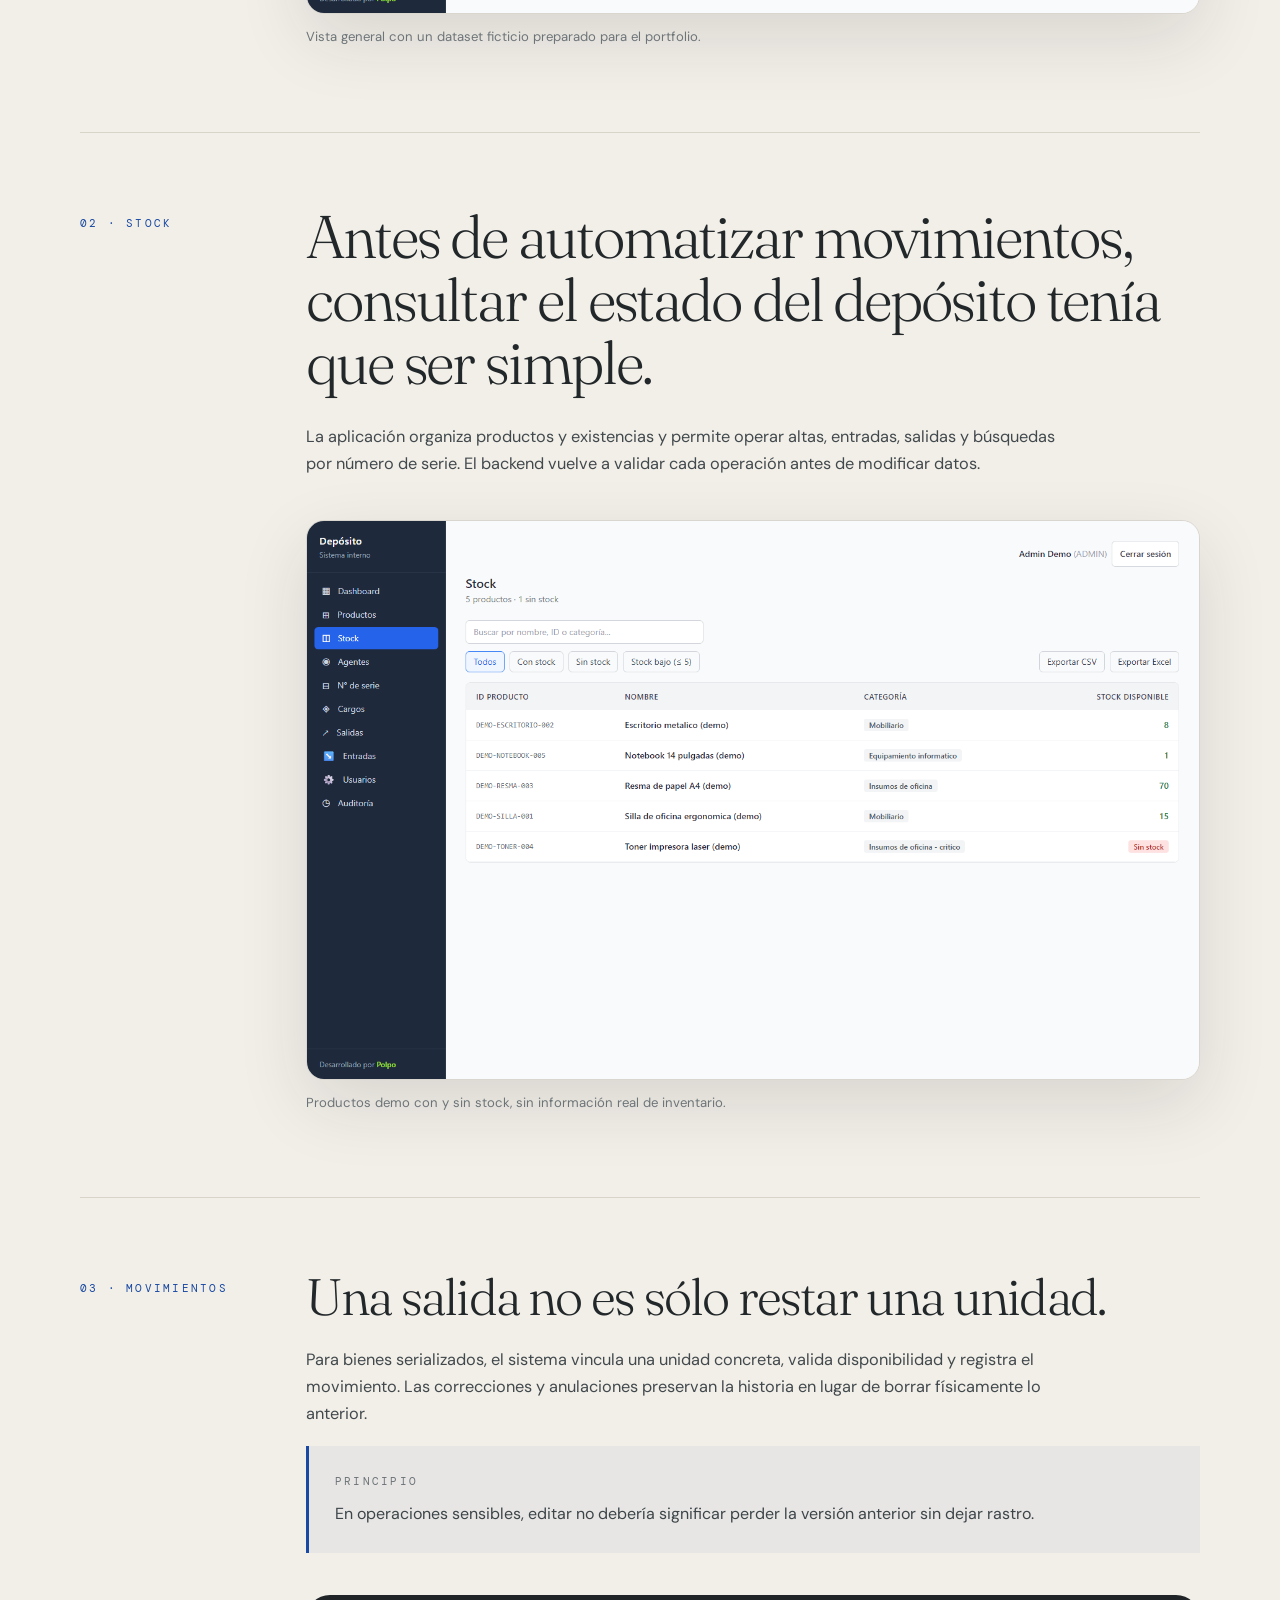
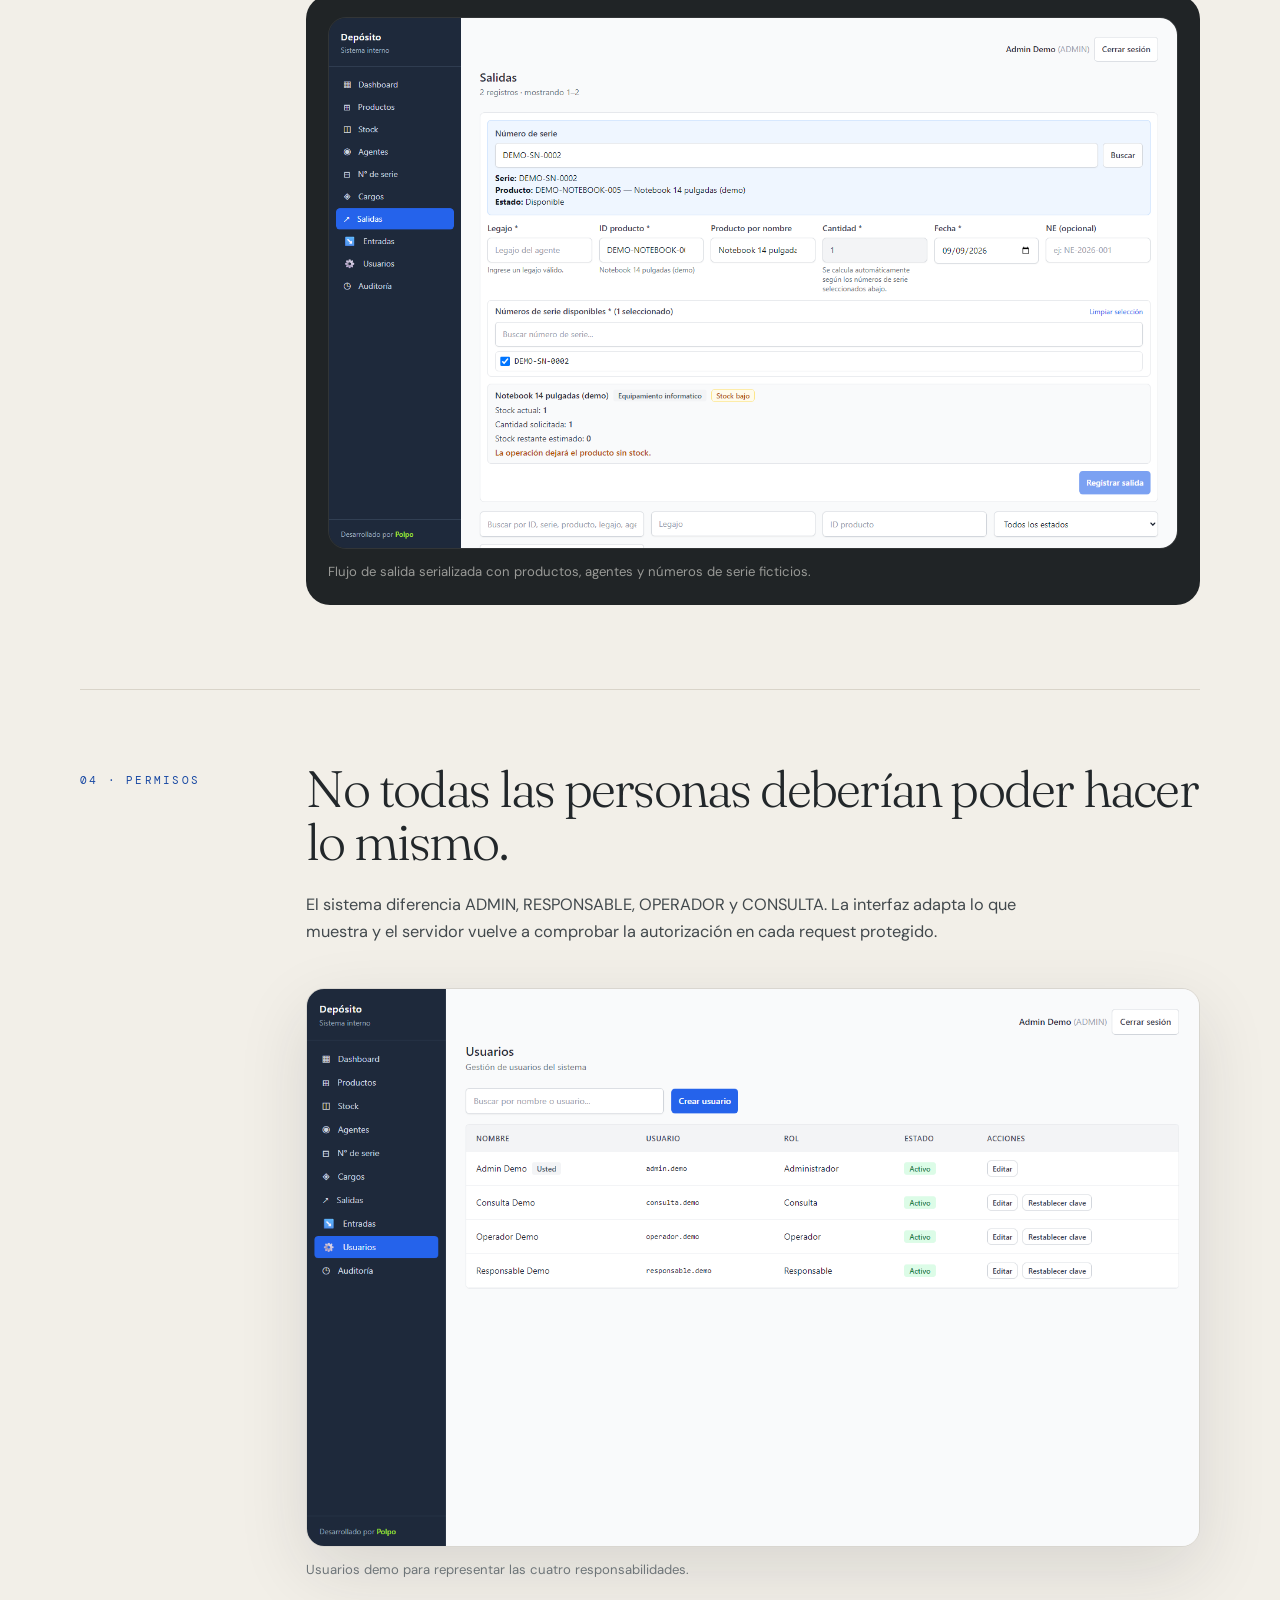
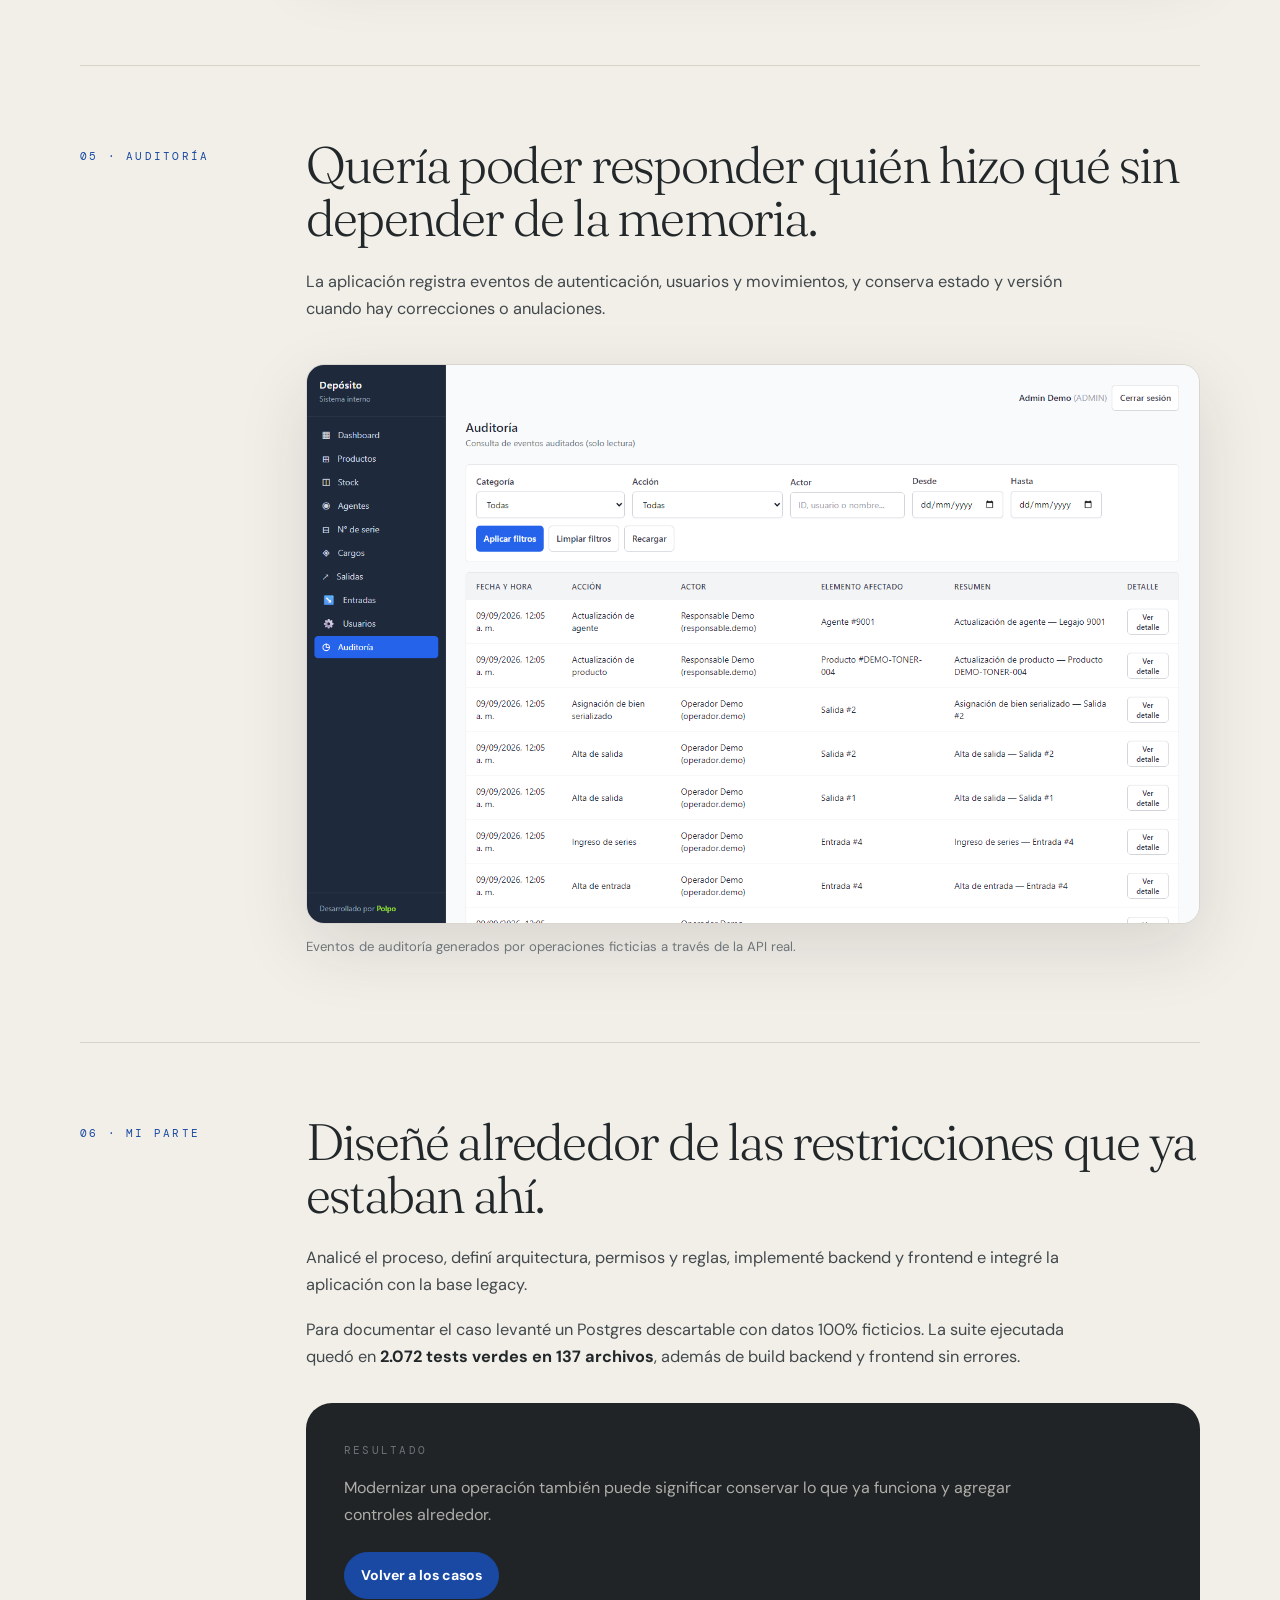
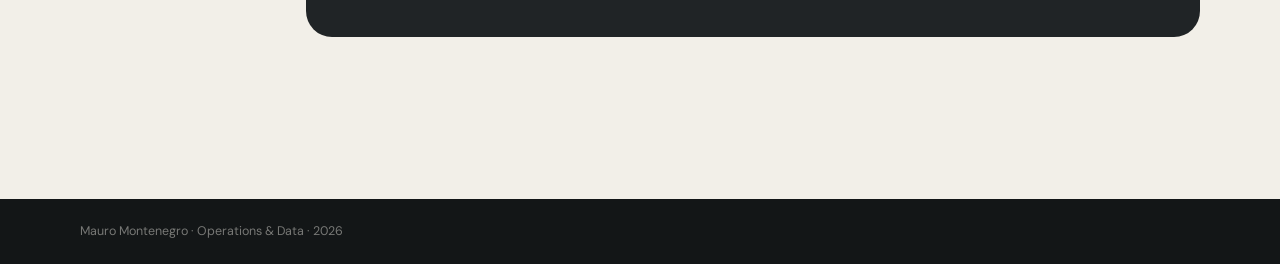
==== commit 76a94e5c: "polish: recortar caso deposito" ====
--- a/cases/deposito.html
+++ b/cases/deposito.html
@@ -10,7 +10,7 @@
 <body>
   <nav>
     <div class="wrap nav">
-      <a class="brand" href="../index.html">Mauro<span>.</span>Montenegro</a>
+      <a class="brand" href="../index.html">Mauro Montenegro</a>
       <a class="back" href="../index.html#casos">← Volver a casos</a>
     </div>
   </nav>
@@ -18,8 +18,8 @@
   <header class="hero">
     <div class="wrap">
       <div class="eyebrow">Caso real · Sistema legacy · Operación interna</div>
-      <h1>No podía empezar de cero. Y eso terminó definiendo casi todo.</h1>
-      <p class="lead">El depósito ya tenía una base PostgreSQL en uso. La tarea no era reemplazarla con una arquitectura “más linda”, sino sumar una aplicación útil sin romper datos, relaciones ni hábitos operativos existentes.</p>
+      <h1>No podía empezar de cero. La base operativa ya existía.</h1>
+      <p class="lead">El depósito ya trabajaba sobre PostgreSQL. La aplicación tenía que sumar control sin romper datos, relaciones ni hábitos existentes.</p>
       <div class="hero-meta"><span>Node.js</span><span>TypeScript</span><span>PostgreSQL</span><span>React</span><span>Auditoría</span></div>
       <div class="hero-actions"><a class="btn" href="#historia">Ver el caso ↓</a></div>
     </div>
@@ -27,27 +27,25 @@
 
   <main class="wrap">
     <section class="chapter" id="historia">
-      <div class="kicker">01 · La restricción</div>
+      <div class="kicker">01 · Restricción</div>
       <div>
         <h2 class="section-title">Los datos ya tenían una historia antes de que existiera esta aplicación.</h2>
         <div class="copy">
-          <p>Productos, stock, entradas, salidas, series y cargos ya vivían en tablas legacy. Había que consultar y operar sobre esa estructura sin forzar una migración total ni asumir que podía cambiarse todo de una vez.</p>
-          <p>Elegí una evolución incremental: conservar las tablas operativas y agregar de forma separada las capacidades nuevas que la aplicación necesitaba —usuarios, sesiones, auditoría y control de movimientos.</p>
+          <p>Productos, stock, entradas, salidas, series y cargos ya vivían en tablas legacy. En lugar de reemplazarlas, construí una capa de aplicación sobre esa estructura y agregué capacidades nuevas de forma incremental.</p>
         </div>
         <figure class="shot">
           <img src="../assets/cases/deposito/01-dashboard.png" alt="Dashboard demo del sistema de gestión de depósito">
-          <figcaption>Vista general con un dataset ficticio preparado exclusivamente para el portfolio.</figcaption>
+          <figcaption>Vista general con un dataset ficticio preparado para el portfolio.</figcaption>
         </figure>
       </div>
     </section>
 
     <section class="chapter">
-      <div class="kicker">02 · Hacer visible el stock</div>
+      <div class="kicker">02 · Stock</div>
       <div>
-        <p class="statement">Antes de automatizar movimientos, necesitaba que consultar el estado del depósito fuera simple.</p>
+        <p class="statement">Antes de automatizar movimientos, consultar el estado del depósito tenía que ser simple.</p>
         <div class="copy">
-          <p>La aplicación organiza productos y existencias en una interfaz pensada para uso diario. A partir de esa base fui incorporando altas, entradas, salidas y búsquedas por número de serie.</p>
-          <p>Las reglas importantes no quedan en la interfaz: el backend vuelve a validar cada operación antes de modificar datos.</p>
+          <p>La aplicación organiza productos y existencias y permite operar altas, entradas, salidas y búsquedas por número de serie. El backend vuelve a validar cada operación antes de modificar datos.</p>
         </div>
         <figure class="shot">
           <img src="../assets/cases/deposito/02-productos-stock.png" alt="Productos y stock ficticios en el sistema de depósito">
@@ -57,37 +55,33 @@
     </section>
 
     <section class="chapter">
-      <div class="kicker">03 · Movimientos que importan</div>
+      <div class="kicker">03 · Movimientos</div>
       <div>
         <h2 class="section-title">Una salida no es sólo restar una unidad.</h2>
-        <div class="split">
-          <div class="copy">
-            <p>Cuando hay bienes serializados, la operación necesita vincular una unidad concreta, validar su disponibilidad y dejar registrado quién hizo el movimiento. El sistema incorpora búsqueda exacta por serie y reglas específicas para este flujo.</p>
-            <p>También contempla correcciones y anulaciones con permisos diferenciados. La intención es preservar la historia, no borrar físicamente aquello que después puede necesitar explicación.</p>
-          </div>
-          <aside class="note">
-            <div class="tiny">Principio</div>
-            <p>En operaciones sensibles, “editar” no debería significar perder la versión anterior sin dejar rastro.</p>
-          </aside>
+        <div class="copy">
+          <p>Para bienes serializados, el sistema vincula una unidad concreta, valida disponibilidad y registra el movimiento. Las correcciones y anulaciones preservan la historia en lugar de borrar físicamente lo anterior.</p>
         </div>
+        <aside class="note">
+          <div class="tiny">Principio</div>
+          <p>En operaciones sensibles, editar no debería significar perder la versión anterior sin dejar rastro.</p>
+        </aside>
         <figure class="shot dark">
           <img src="../assets/cases/deposito/04-salida-serie.png" alt="Salida serializada demo del sistema de depósito">
-          <figcaption>Flujo de salida serializada construido con productos, agentes y números de serie ficticios.</figcaption>
+          <figcaption>Flujo de salida serializada con productos, agentes y números de serie ficticios.</figcaption>
         </figure>
       </div>
     </section>
 
     <section class="chapter">
-      <div class="kicker">04 · Permisos reales</div>
+      <div class="kicker">04 · Permisos</div>
       <div>
         <h2 class="section-title">No todas las personas deberían poder hacer lo mismo.</h2>
         <div class="copy">
-          <p>El sistema diferencia cuatro responsabilidades: ADMIN, RESPONSABLE, OPERADOR y CONSULTA. La interfaz adapta lo que muestra, pero la autorización vuelve a comprobarse en el servidor en cada request protegido.</p>
-          <p>Las sesiones son opacas y se almacenan del lado servidor. La cookie es HttpOnly y las contraseñas se derivan con scrypt y salt aleatorio.</p>
+          <p>El sistema diferencia ADMIN, RESPONSABLE, OPERADOR y CONSULTA. La interfaz adapta lo que muestra y el servidor vuelve a comprobar la autorización en cada request protegido.</p>
         </div>
         <figure class="shot">
           <img src="../assets/cases/deposito/05-usuarios-roles.png" alt="Usuarios y roles ficticios en el sistema de depósito">
-          <figcaption>Usuarios demo creados para representar las cuatro responsabilidades sin exponer identidades reales.</figcaption>
+          <figcaption>Usuarios demo para representar las cuatro responsabilidades.</figcaption>
         </figure>
       </div>
     </section>
@@ -97,39 +91,26 @@
       <div>
         <h2 class="section-title">Quería poder responder quién hizo qué sin depender de la memoria.</h2>
         <div class="copy">
-          <p>La aplicación registra eventos de autenticación, gestión de usuarios y movimientos. En correcciones y anulaciones mantiene estado y versión del movimiento, y asocia los cambios al evento correspondiente.</p>
-          <p>Ese criterio de trazabilidad terminó siendo más importante que varias funcionalidades visibles: permite revisar una acción sensible después de que ocurrió.</p>
+          <p>La aplicación registra eventos de autenticación, usuarios y movimientos, y conserva estado y versión cuando hay correcciones o anulaciones.</p>
         </div>
         <figure class="shot">
           <img src="../assets/cases/deposito/06-auditoria.png" alt="Auditoría demo del sistema de depósito">
-          <figcaption>Eventos de auditoría generados por operaciones ficticias realizadas a través de la API real.</figcaption>
+          <figcaption>Eventos de auditoría generados por operaciones ficticias a través de la API real.</figcaption>
         </figure>
       </div>
     </section>
 
     <section class="chapter">
-      <div class="kicker">06 · Decisiones</div>
-      <div>
-        <h2 class="section-title">La modernización fue una capa, no una demolición.</h2>
-        <div class="decision-list">
-          <div class="decision"><div class="num">01</div><div><h3>Convivir con legacy</h3><p>Los repositorios traducen la estructura existente al dominio de la aplicación sin ocultar que esas tablas siguen siendo la base operativa.</p></div></div>
-          <div class="decision"><div class="num">02</div><div><h3>Permisos server-side</h3><p>La UI nunca es la fuente de verdad para autorizar una acción sensible.</p></div></div>
-          <div class="decision"><div class="num">03</div><div><h3>LAN sólo de forma deliberada</h3><p>La aplicación conserva localhost como comportamiento por defecto y requiere configuración explícita para exponerse en red.</p></div></div>
-        </div>
-      </div>
-    </section>
-
-    <section class="chapter">
-      <div class="kicker">07 · Mi parte</div>
+      <div class="kicker">06 · Mi parte</div>
       <div>
         <h2 class="section-title">Diseñé alrededor de las restricciones que ya estaban ahí.</h2>
         <div class="copy">
-          <p>Analicé el proceso del depósito, definí arquitectura, permisos y reglas, implementé backend y frontend, integré la aplicación con la base legacy y diseñé las migraciones propias de seguridad y auditoría.</p>
-          <p>Para documentar el caso público levanté un Postgres descartable aislado y cargué datos 100% ficticios mediante la API de la aplicación. La suite ejecutada para esta preparación quedó en <strong>2.072 tests verdes en 137 archivos</strong>, además de build backend y frontend sin errores.</p>
+          <p>Analicé el proceso, definí arquitectura, permisos y reglas, implementé backend y frontend e integré la aplicación con la base legacy.</p>
+          <p>Para documentar el caso levanté un Postgres descartable con datos 100% ficticios. La suite ejecutada quedó en <strong>2.072 tests verdes en 137 archivos</strong>, además de build backend y frontend sin errores.</p>
         </div>
         <div class="closing">
-          <div class="tiny">Lo que resume este caso</div>
-          <p>Modernizar una operación también significa saber qué no conviene reemplazar todavía y construir controles alrededor de esa decisión.</p>
+          <div class="tiny">Resultado</div>
+          <p>Modernizar una operación también puede significar conservar lo que ya funciona y agregar controles alrededor.</p>
           <a class="btn primary" href="../index.html#casos">Volver a los casos</a>
         </div>
       </div>
@@ -138,4 +119,4 @@
 
   <footer><div class="wrap">Mauro Montenegro · Operations & Data · 2026</div></footer>
 </body>
-</html>
+</html>
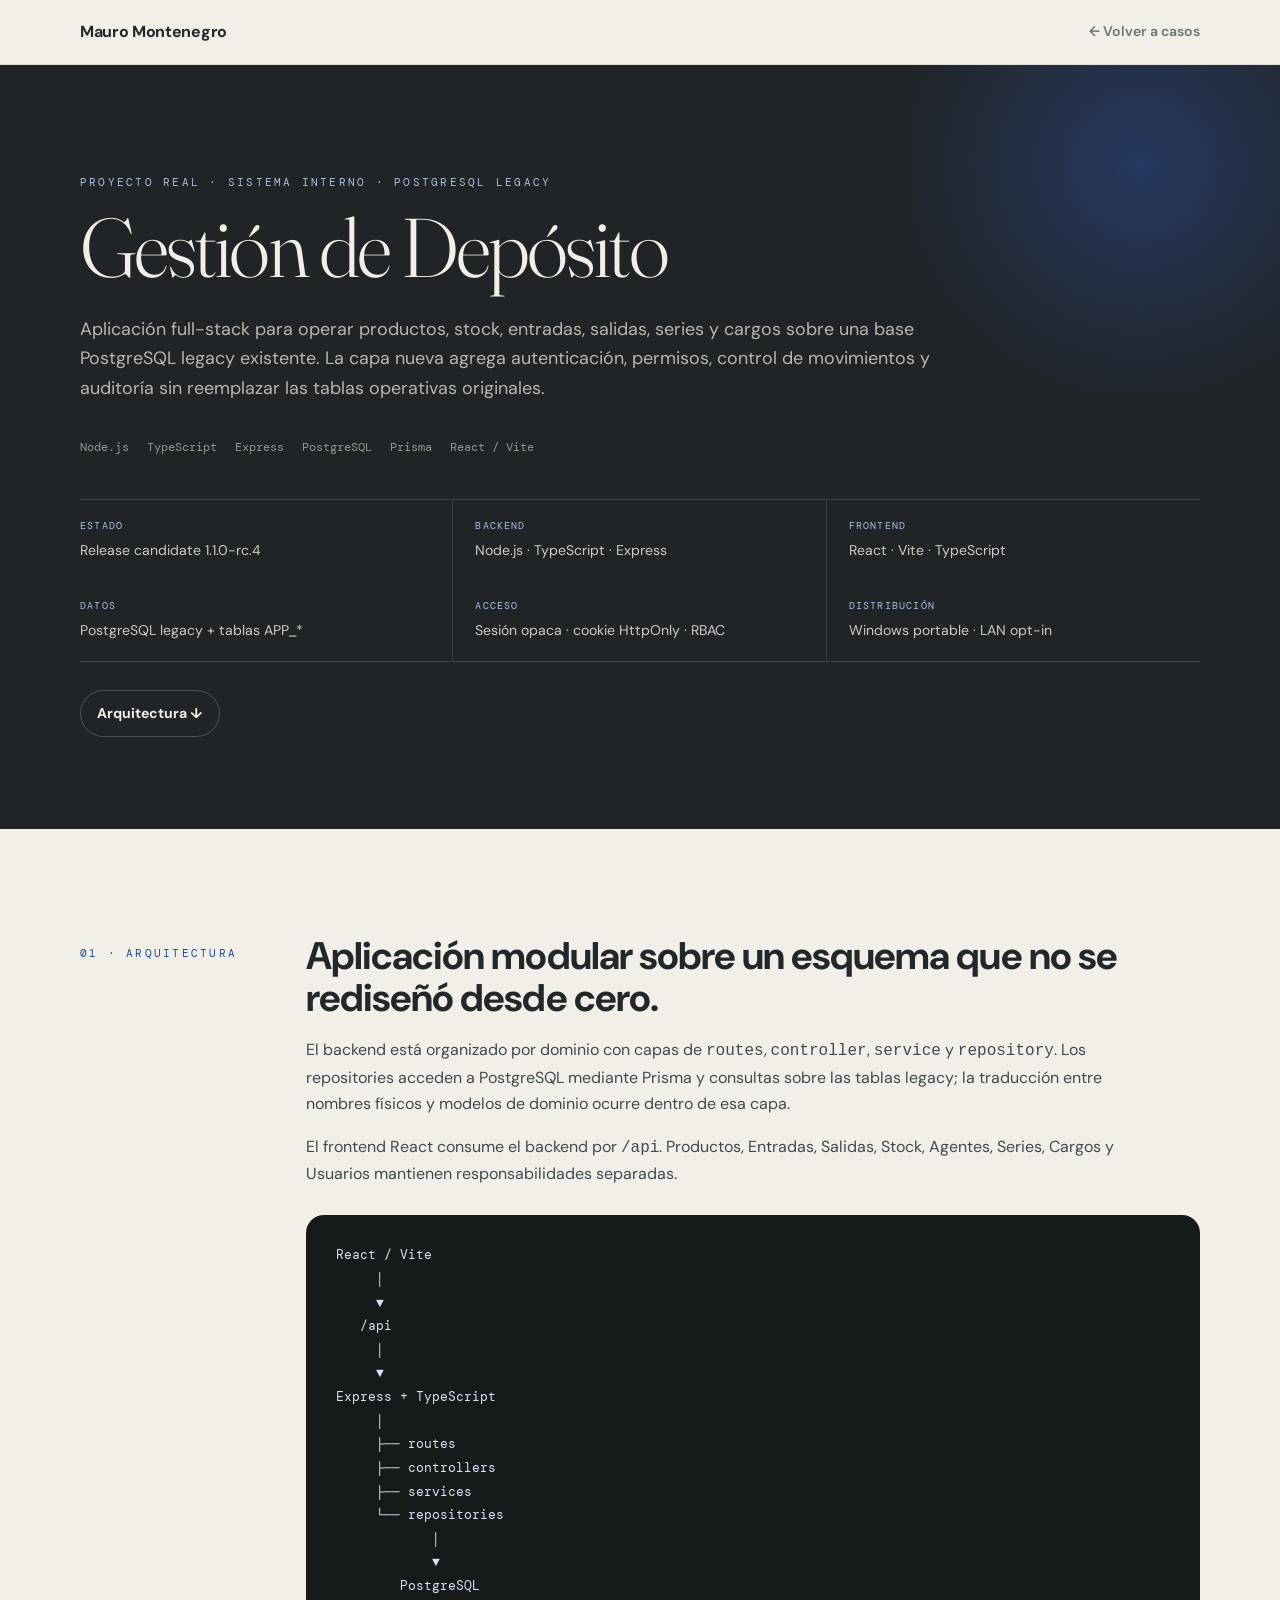
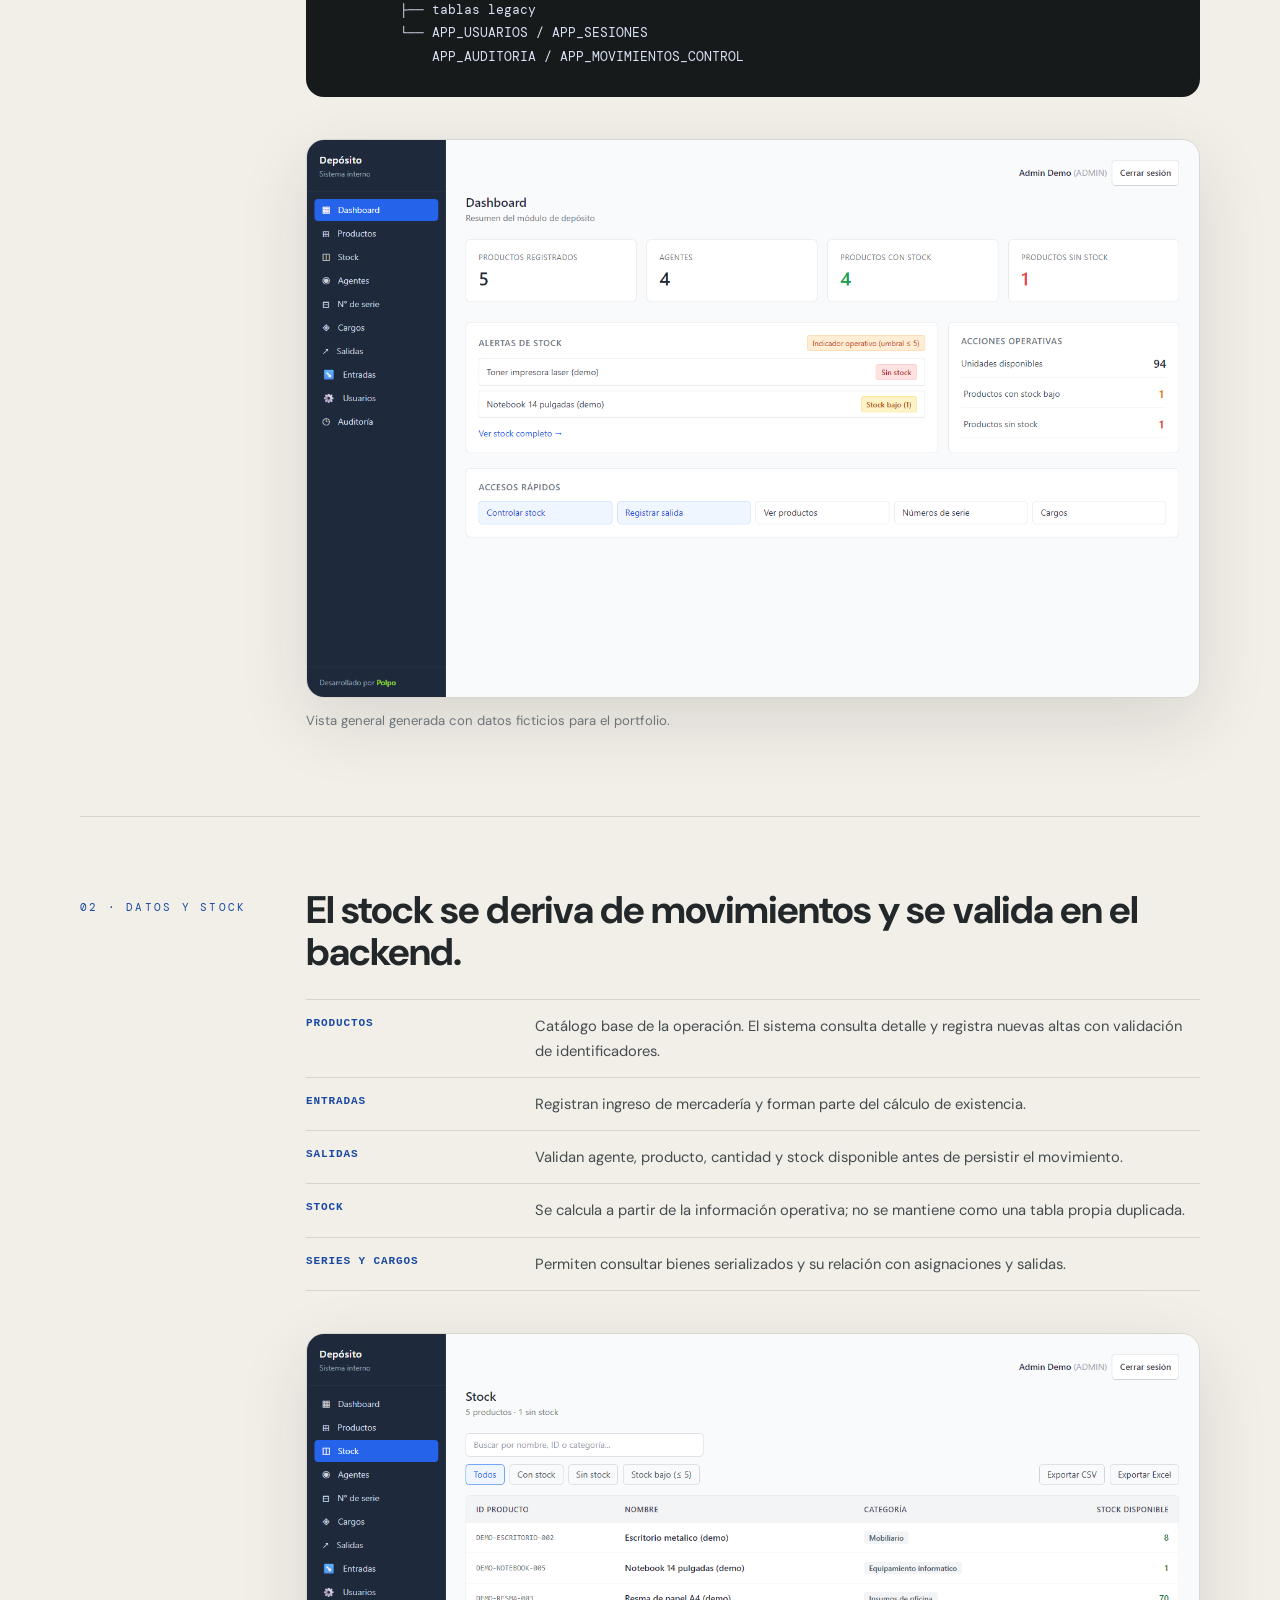
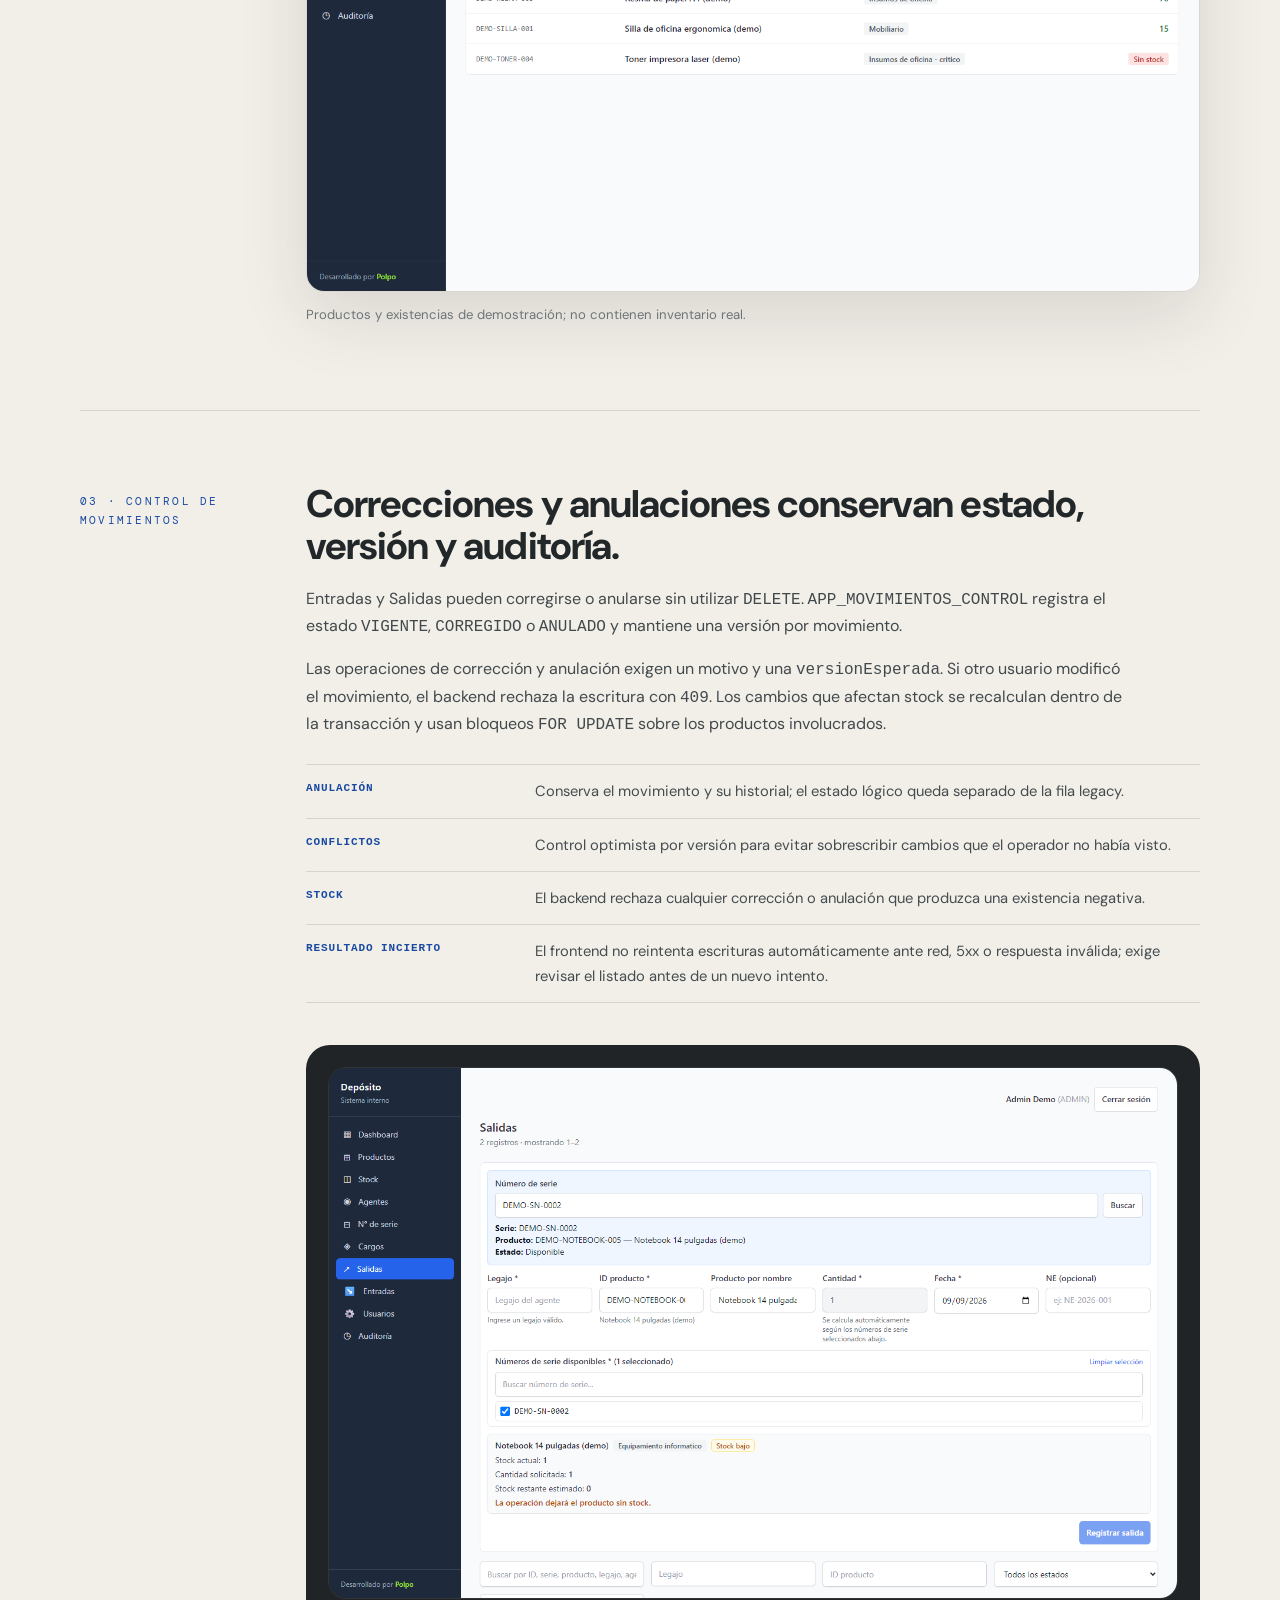
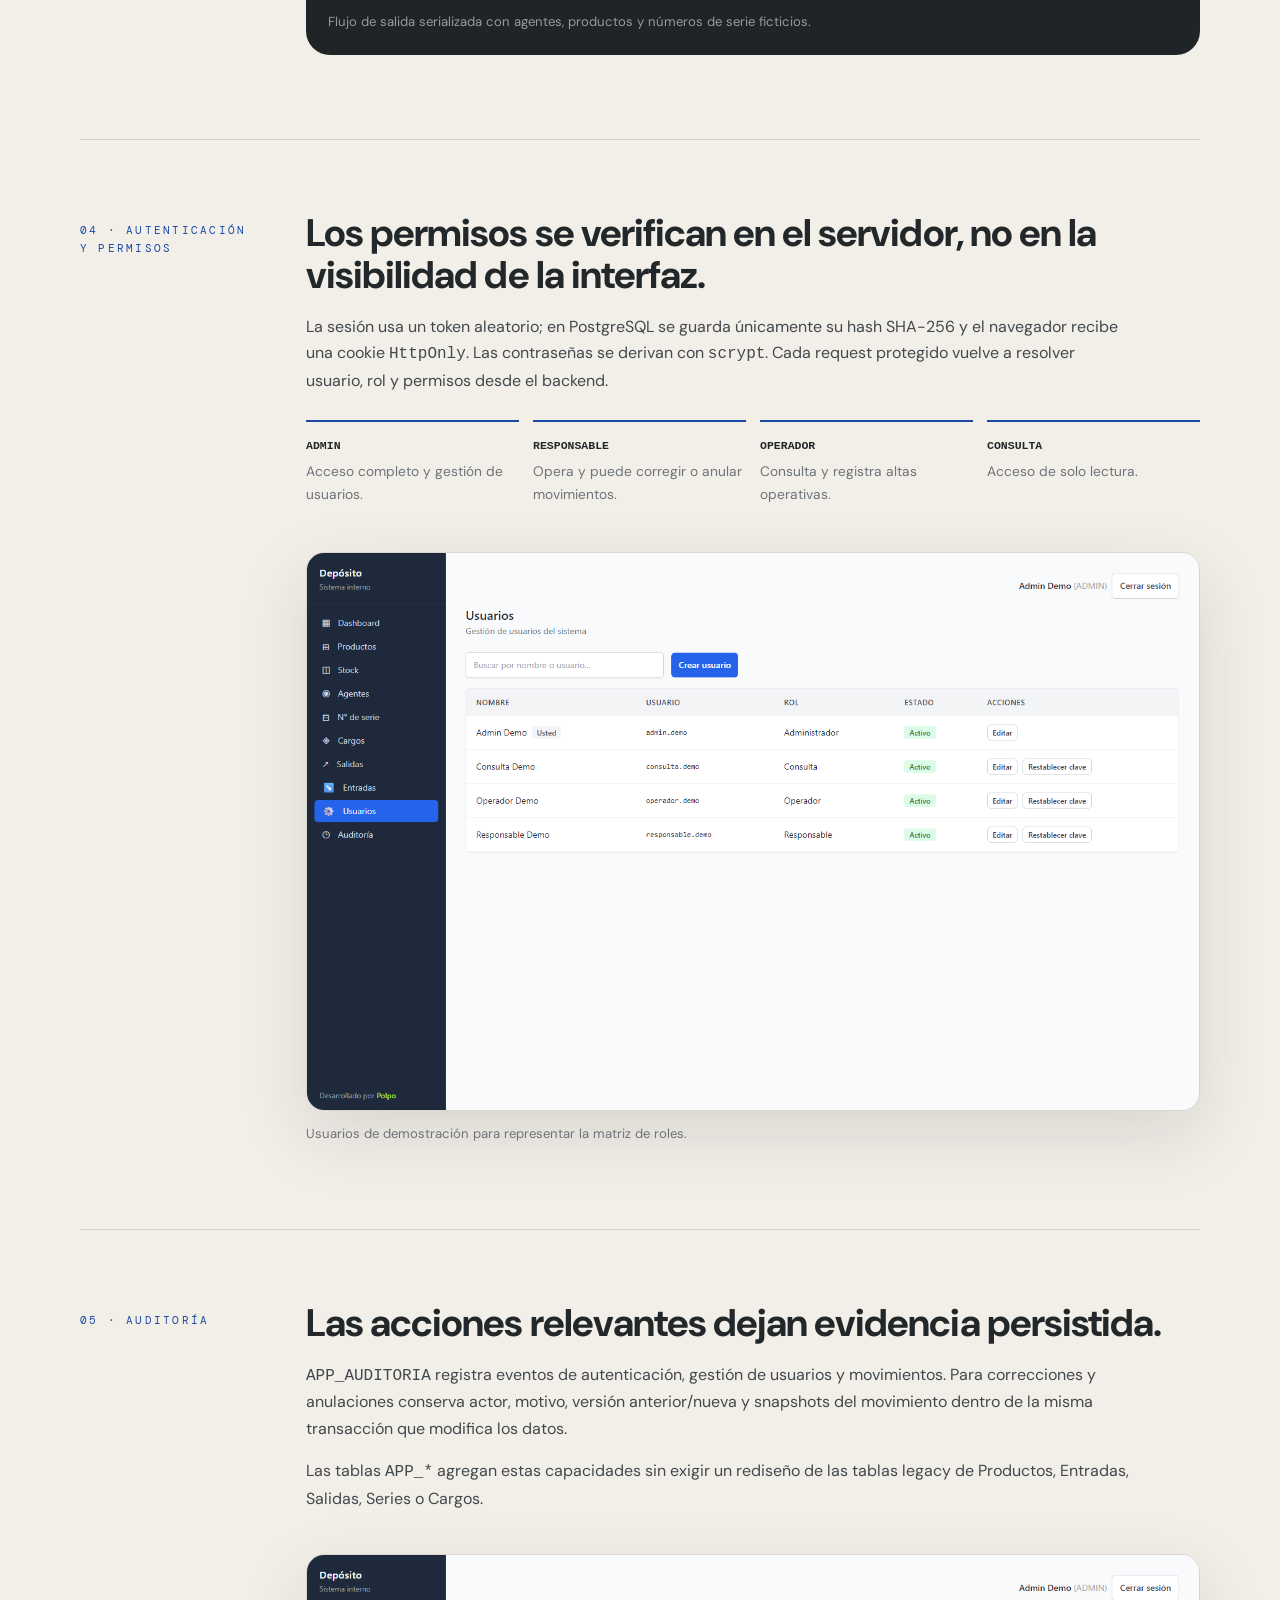
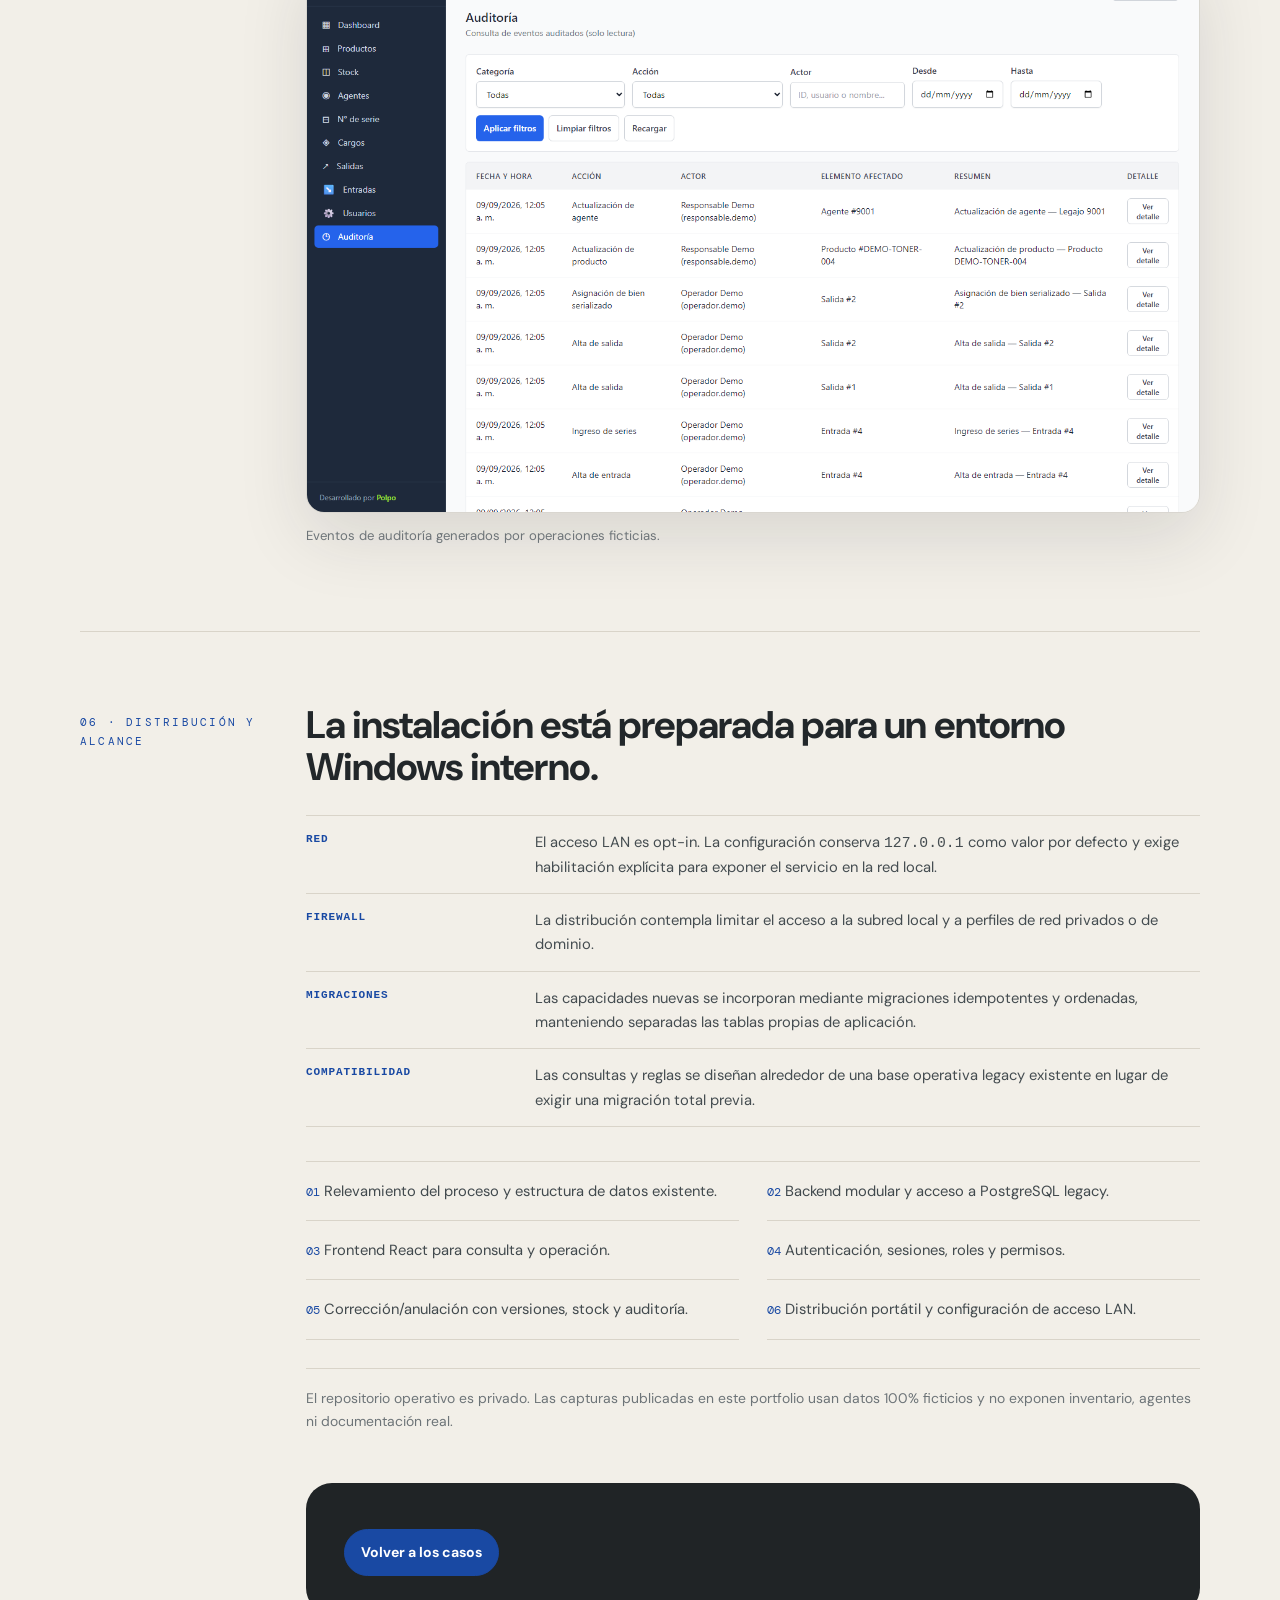
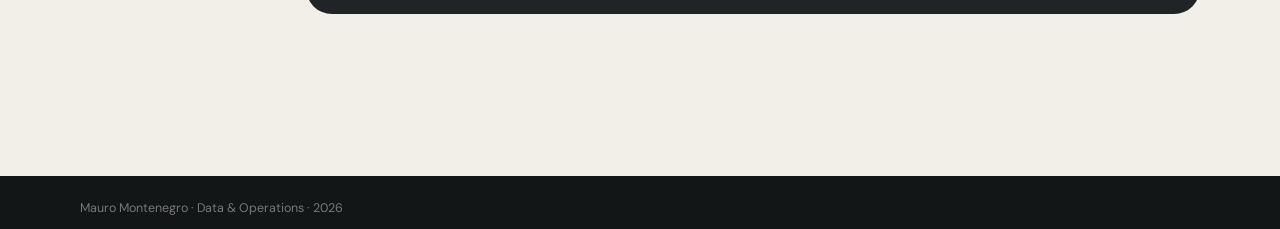
==== commit bb9f043b: "refactor: convertir Depósito en caso técnico" ====
--- a/cases/deposito.html
+++ b/cases/deposito.html
@@ -3,9 +3,32 @@
 <head>
   <meta charset="utf-8">
   <meta name="viewport" content="width=device-width,initial-scale=1">
-  <meta name="description" content="Caso de portfolio: Gestión de Depósito.">
+  <meta name="description" content="Proyecto técnico: sistema de gestión de depósito sobre PostgreSQL legacy.">
   <title>Gestión de Depósito — Mauro Montenegro</title>
   <link rel="stylesheet" href="../assets/case-ventas-v2.css">
+  <style>
+    .hero h1{max-width:1000px;font-size:clamp(2.8rem,6.5vw,5.8rem)}
+    .hero .lead{max-width:880px}
+    .spec-grid{display:grid;grid-template-columns:repeat(3,1fr);gap:0;margin-top:42px;border-top:1px solid rgba(242,239,232,.16);border-bottom:1px solid rgba(242,239,232,.16)}
+    .spec{padding:18px 22px 18px 0;border-right:1px solid rgba(242,239,232,.12)}
+    .spec:nth-child(3n){border-right:0;padding-left:22px}.spec:nth-child(3n+2){padding-left:22px}
+    .spec dt{font-family:"DM Mono",monospace;text-transform:uppercase;letter-spacing:.12em;font-size:.62rem;color:#aebee5;margin-bottom:5px}
+    .spec dd{margin:0;font-size:.88rem;color:rgba(242,239,232,.82)}
+    .tech-title{font-size:clamp(1.7rem,3vw,2.7rem);line-height:1.1;margin:0 0 18px;letter-spacing:-.025em}
+    .tech-copy{max-width:830px;color:#42494d;font-size:1rem}.tech-copy p{margin:0 0 16px}
+    .diagram{margin:28px 0 36px;padding:28px 30px;background:#171a1b;color:#d9e2f5;border-radius:18px;overflow:auto;font-family:"DM Mono",monospace;font-size:.82rem;line-height:1.8;white-space:pre}
+    .fact-table{margin:26px 0 34px;border-top:1px solid var(--line)}
+    .fact-row{display:grid;grid-template-columns:205px 1fr;gap:24px;padding:14px 0;border-bottom:1px solid var(--line)}
+    .fact-row b{font-family:"DM Mono",monospace;font-size:.69rem;text-transform:uppercase;letter-spacing:.08em;color:var(--cobalt)}
+    .fact-row span{color:#444c50;font-size:.92rem}
+    .role-grid{display:grid;grid-template-columns:repeat(4,1fr);gap:14px;margin:26px 0 34px}
+    .role-card{border-top:2px solid var(--cobalt);padding:14px 0 4px}.role-card b{display:block;font-family:"DM Mono",monospace;font-size:.72rem;margin-bottom:5px}.role-card p{margin:0;color:var(--muted);font-size:.86rem}
+    .scope-list{display:grid;grid-template-columns:repeat(2,1fr);gap:0 28px;margin-top:24px;border-top:1px solid var(--line)}
+    .scope-item{padding:17px 0;border-bottom:1px solid var(--line);font-size:.92rem;color:#41494d}.scope-item code{font-family:"DM Mono",monospace;font-size:.75rem;color:var(--cobalt)}
+    .plain-note{margin-top:28px;padding:18px 0;border-top:1px solid var(--line);color:var(--muted);font-size:.87rem}
+    @media(max-width:820px){.spec-grid{grid-template-columns:1fr 1fr}.spec,.spec:nth-child(3n),.spec:nth-child(3n+2){padding:16px 14px 16px 0;border-right:0}.spec:nth-child(even){padding-left:14px}.role-grid,.scope-list{grid-template-columns:1fr 1fr}.fact-row{grid-template-columns:1fr;gap:5px}}
+    @media(max-width:520px){.spec-grid,.role-grid,.scope-list{grid-template-columns:1fr}.spec,.spec:nth-child(even),.spec:nth-child(3n),.spec:nth-child(3n+2){padding:14px 0;border-bottom:1px solid rgba(242,239,232,.12)}.diagram{padding:20px;font-size:.72rem}}
+  </style>
 </head>
 <body>
   <nav>
@@ -17,71 +40,111 @@
 
   <header class="hero">
     <div class="wrap">
-      <div class="eyebrow">Caso real · Sistema legacy · Operación interna</div>
-      <h1>No podía empezar de cero. La base operativa ya existía.</h1>
-      <p class="lead">El depósito ya trabajaba sobre PostgreSQL. La aplicación tenía que sumar control sin romper datos, relaciones ni hábitos existentes.</p>
-      <div class="hero-meta"><span>Node.js</span><span>TypeScript</span><span>PostgreSQL</span><span>React</span><span>Auditoría</span></div>
-      <div class="hero-actions"><a class="btn" href="#historia">Ver el caso ↓</a></div>
+      <div class="eyebrow">Proyecto real · Sistema interno · PostgreSQL legacy</div>
+      <h1>Gestión de Depósito</h1>
+      <p class="lead">Aplicación full-stack para operar productos, stock, entradas, salidas, series y cargos sobre una base PostgreSQL legacy existente. La capa nueva agrega autenticación, permisos, control de movimientos y auditoría sin reemplazar las tablas operativas originales.</p>
+      <div class="hero-meta"><span>Node.js</span><span>TypeScript</span><span>Express</span><span>PostgreSQL</span><span>Prisma</span><span>React / Vite</span></div>
+      <dl class="spec-grid">
+        <div class="spec"><dt>Estado</dt><dd>Release candidate 1.1.0-rc.4</dd></div>
+        <div class="spec"><dt>Backend</dt><dd>Node.js · TypeScript · Express</dd></div>
+        <div class="spec"><dt>Frontend</dt><dd>React · Vite · TypeScript</dd></div>
+        <div class="spec"><dt>Datos</dt><dd>PostgreSQL legacy + tablas APP_*</dd></div>
+        <div class="spec"><dt>Acceso</dt><dd>Sesión opaca · cookie HttpOnly · RBAC</dd></div>
+        <div class="spec"><dt>Distribución</dt><dd>Windows portable · LAN opt-in</dd></div>
+      </dl>
+      <div class="hero-actions"><a class="btn" href="#arquitectura">Arquitectura ↓</a></div>
     </div>
   </header>
 
   <main class="wrap">
-    <section class="chapter" id="historia">
-      <div class="kicker">01 · Restricción</div>
+    <section class="chapter" id="arquitectura">
+      <div class="kicker">01 · Arquitectura</div>
       <div>
-        <h2 class="section-title">Los datos ya tenían una historia antes de que existiera esta aplicación.</h2>
-        <div class="copy">
-          <p>Productos, stock, entradas, salidas, series y cargos ya vivían en tablas legacy. En lugar de reemplazarlas, construí una capa de aplicación sobre esa estructura y agregué capacidades nuevas de forma incremental.</p>
+        <h2 class="tech-title">Aplicación modular sobre un esquema que no se rediseñó desde cero.</h2>
+        <div class="tech-copy">
+          <p>El backend está organizado por dominio con capas de <code>routes</code>, <code>controller</code>, <code>service</code> y <code>repository</code>. Los repositories acceden a PostgreSQL mediante Prisma y consultas sobre las tablas legacy; la traducción entre nombres físicos y modelos de dominio ocurre dentro de esa capa.</p>
+          <p>El frontend React consume el backend por <code>/api</code>. Productos, Entradas, Salidas, Stock, Agentes, Series, Cargos y Usuarios mantienen responsabilidades separadas.</p>
         </div>
+        <div class="diagram">React / Vite
+     │
+     ▼
+   /api
+     │
+     ▼
+Express + TypeScript
+     │
+     ├── routes
+     ├── controllers
+     ├── services
+     └── repositories
+            │
+            ▼
+        PostgreSQL
+        ├── tablas legacy
+        └── APP_USUARIOS / APP_SESIONES
+            APP_AUDITORIA / APP_MOVIMIENTOS_CONTROL</div>
         <figure class="shot">
           <img src="../assets/cases/deposito/01-dashboard.png" alt="Dashboard demo del sistema de gestión de depósito">
-          <figcaption>Vista general con un dataset ficticio preparado para el portfolio.</figcaption>
+          <figcaption>Vista general generada con datos ficticios para el portfolio.</figcaption>
         </figure>
       </div>
     </section>
 
     <section class="chapter">
-      <div class="kicker">02 · Stock</div>
+      <div class="kicker">02 · Datos y stock</div>
       <div>
-        <p class="statement">Antes de automatizar movimientos, consultar el estado del depósito tenía que ser simple.</p>
-        <div class="copy">
-          <p>La aplicación organiza productos y existencias y permite operar altas, entradas, salidas y búsquedas por número de serie. El backend vuelve a validar cada operación antes de modificar datos.</p>
+        <h2 class="tech-title">El stock se deriva de movimientos y se valida en el backend.</h2>
+        <div class="fact-table">
+          <div class="fact-row"><b>Productos</b><span>Catálogo base de la operación. El sistema consulta detalle y registra nuevas altas con validación de identificadores.</span></div>
+          <div class="fact-row"><b>Entradas</b><span>Registran ingreso de mercadería y forman parte del cálculo de existencia.</span></div>
+          <div class="fact-row"><b>Salidas</b><span>Validan agente, producto, cantidad y stock disponible antes de persistir el movimiento.</span></div>
+          <div class="fact-row"><b>Stock</b><span>Se calcula a partir de la información operativa; no se mantiene como una tabla propia duplicada.</span></div>
+          <div class="fact-row"><b>Series y cargos</b><span>Permiten consultar bienes serializados y su relación con asignaciones y salidas.</span></div>
         </div>
         <figure class="shot">
           <img src="../assets/cases/deposito/02-productos-stock.png" alt="Productos y stock ficticios en el sistema de depósito">
-          <figcaption>Productos demo con y sin stock, sin información real de inventario.</figcaption>
+          <figcaption>Productos y existencias de demostración; no contienen inventario real.</figcaption>
         </figure>
       </div>
     </section>
 
     <section class="chapter">
-      <div class="kicker">03 · Movimientos</div>
+      <div class="kicker">03 · Control de movimientos</div>
       <div>
-        <h2 class="section-title">Una salida no es sólo restar una unidad.</h2>
-        <div class="copy">
-          <p>Para bienes serializados, el sistema vincula una unidad concreta, valida disponibilidad y registra el movimiento. Las correcciones y anulaciones preservan la historia en lugar de borrar físicamente lo anterior.</p>
+        <h2 class="tech-title">Correcciones y anulaciones conservan estado, versión y auditoría.</h2>
+        <div class="tech-copy">
+          <p>Entradas y Salidas pueden corregirse o anularse sin utilizar <code>DELETE</code>. <code>APP_MOVIMIENTOS_CONTROL</code> registra el estado <code>VIGENTE</code>, <code>CORREGIDO</code> o <code>ANULADO</code> y mantiene una versión por movimiento.</p>
+          <p>Las operaciones de corrección y anulación exigen un motivo y una <code>versionEsperada</code>. Si otro usuario modificó el movimiento, el backend rechaza la escritura con <code>409</code>. Los cambios que afectan stock se recalculan dentro de la transacción y usan bloqueos <code>FOR UPDATE</code> sobre los productos involucrados.</p>
         </div>
-        <aside class="note">
-          <div class="tiny">Principio</div>
-          <p>En operaciones sensibles, editar no debería significar perder la versión anterior sin dejar rastro.</p>
-        </aside>
+        <div class="fact-table">
+          <div class="fact-row"><b>Anulación</b><span>Conserva el movimiento y su historial; el estado lógico queda separado de la fila legacy.</span></div>
+          <div class="fact-row"><b>Conflictos</b><span>Control optimista por versión para evitar sobrescribir cambios que el operador no había visto.</span></div>
+          <div class="fact-row"><b>Stock</b><span>El backend rechaza cualquier corrección o anulación que produzca una existencia negativa.</span></div>
+          <div class="fact-row"><b>Resultado incierto</b><span>El frontend no reintenta escrituras automáticamente ante red, 5xx o respuesta inválida; exige revisar el listado antes de un nuevo intento.</span></div>
+        </div>
         <figure class="shot dark">
           <img src="../assets/cases/deposito/04-salida-serie.png" alt="Salida serializada demo del sistema de depósito">
-          <figcaption>Flujo de salida serializada con productos, agentes y números de serie ficticios.</figcaption>
+          <figcaption>Flujo de salida serializada con agentes, productos y números de serie ficticios.</figcaption>
         </figure>
       </div>
     </section>
 
     <section class="chapter">
-      <div class="kicker">04 · Permisos</div>
+      <div class="kicker">04 · Autenticación y permisos</div>
       <div>
-        <h2 class="section-title">No todas las personas deberían poder hacer lo mismo.</h2>
-        <div class="copy">
-          <p>El sistema diferencia ADMIN, RESPONSABLE, OPERADOR y CONSULTA. La interfaz adapta lo que muestra y el servidor vuelve a comprobar la autorización en cada request protegido.</p>
+        <h2 class="tech-title">Los permisos se verifican en el servidor, no en la visibilidad de la interfaz.</h2>
+        <div class="tech-copy">
+          <p>La sesión usa un token aleatorio; en PostgreSQL se guarda únicamente su hash SHA-256 y el navegador recibe una cookie <code>HttpOnly</code>. Las contraseñas se derivan con <code>scrypt</code>. Cada request protegido vuelve a resolver usuario, rol y permisos desde el backend.</p>
+        </div>
+        <div class="role-grid">
+          <div class="role-card"><b>ADMIN</b><p>Acceso completo y gestión de usuarios.</p></div>
+          <div class="role-card"><b>RESPONSABLE</b><p>Opera y puede corregir o anular movimientos.</p></div>
+          <div class="role-card"><b>OPERADOR</b><p>Consulta y registra altas operativas.</p></div>
+          <div class="role-card"><b>CONSULTA</b><p>Acceso de solo lectura.</p></div>
         </div>
         <figure class="shot">
-          <img src="../assets/cases/deposito/05-usuarios-roles.png" alt="Usuarios y roles ficticios en el sistema de depósito">
-          <figcaption>Usuarios demo para representar las cuatro responsabilidades.</figcaption>
+          <img src="../assets/cases/deposito/05-usuarios-roles.png" alt="Usuarios y roles ficticios del sistema de depósito">
+          <figcaption>Usuarios de demostración para representar la matriz de roles.</figcaption>
         </figure>
       </div>
     </section>
@@ -89,34 +152,42 @@
     <section class="chapter">
       <div class="kicker">05 · Auditoría</div>
       <div>
-        <h2 class="section-title">Quería poder responder quién hizo qué sin depender de la memoria.</h2>
-        <div class="copy">
-          <p>La aplicación registra eventos de autenticación, usuarios y movimientos, y conserva estado y versión cuando hay correcciones o anulaciones.</p>
+        <h2 class="tech-title">Las acciones relevantes dejan evidencia persistida.</h2>
+        <div class="tech-copy">
+          <p><code>APP_AUDITORIA</code> registra eventos de autenticación, gestión de usuarios y movimientos. Para correcciones y anulaciones conserva actor, motivo, versión anterior/nueva y snapshots del movimiento dentro de la misma transacción que modifica los datos.</p>
+          <p>Las tablas <code>APP_*</code> agregan estas capacidades sin exigir un rediseño de las tablas legacy de Productos, Entradas, Salidas, Series o Cargos.</p>
         </div>
         <figure class="shot">
           <img src="../assets/cases/deposito/06-auditoria.png" alt="Auditoría demo del sistema de depósito">
-          <figcaption>Eventos de auditoría generados por operaciones ficticias a través de la API real.</figcaption>
+          <figcaption>Eventos de auditoría generados por operaciones ficticias.</figcaption>
         </figure>
       </div>
     </section>
 
     <section class="chapter">
-      <div class="kicker">06 · Mi parte</div>
+      <div class="kicker">06 · Distribución y alcance</div>
       <div>
-        <h2 class="section-title">Diseñé alrededor de las restricciones que ya estaban ahí.</h2>
-        <div class="copy">
-          <p>Analicé el proceso, definí arquitectura, permisos y reglas, implementé backend y frontend e integré la aplicación con la base legacy.</p>
-          <p>Para documentar el caso levanté un Postgres descartable con datos 100% ficticios. La suite ejecutada quedó en <strong>2.072 tests verdes en 137 archivos</strong>, además de build backend y frontend sin errores.</p>
+        <h2 class="tech-title">La instalación está preparada para un entorno Windows interno.</h2>
+        <div class="fact-table">
+          <div class="fact-row"><b>Red</b><span>El acceso LAN es opt-in. La configuración conserva <code>127.0.0.1</code> como valor por defecto y exige habilitación explícita para exponer el servicio en la red local.</span></div>
+          <div class="fact-row"><b>Firewall</b><span>La distribución contempla limitar el acceso a la subred local y a perfiles de red privados o de dominio.</span></div>
+          <div class="fact-row"><b>Migraciones</b><span>Las capacidades nuevas se incorporan mediante migraciones idempotentes y ordenadas, manteniendo separadas las tablas propias de aplicación.</span></div>
+          <div class="fact-row"><b>Compatibilidad</b><span>Las consultas y reglas se diseñan alrededor de una base operativa legacy existente en lugar de exigir una migración total previa.</span></div>
         </div>
-        <div class="closing">
-          <div class="tiny">Resultado</div>
-          <p>Modernizar una operación también puede significar conservar lo que ya funciona y agregar controles alrededor.</p>
-          <a class="btn primary" href="../index.html#casos">Volver a los casos</a>
+        <div class="scope-list">
+          <div class="scope-item"><code>01</code> Relevamiento del proceso y estructura de datos existente.</div>
+          <div class="scope-item"><code>02</code> Backend modular y acceso a PostgreSQL legacy.</div>
+          <div class="scope-item"><code>03</code> Frontend React para consulta y operación.</div>
+          <div class="scope-item"><code>04</code> Autenticación, sesiones, roles y permisos.</div>
+          <div class="scope-item"><code>05</code> Corrección/anulación con versiones, stock y auditoría.</div>
+          <div class="scope-item"><code>06</code> Distribución portátil y configuración de acceso LAN.</div>
         </div>
+        <p class="plain-note">El repositorio operativo es privado. Las capturas publicadas en este portfolio usan datos 100% ficticios y no exponen inventario, agentes ni documentación real.</p>
+        <div class="closing"><a class="btn primary" href="../index.html#casos">Volver a los casos</a></div>
       </div>
     </section>
   </main>
 
-  <footer><div class="wrap">Mauro Montenegro · Operations & Data · 2026</div></footer>
+  <footer><div class="wrap">Mauro Montenegro · Data & Operations · 2026</div></footer>
 </body>
 </html>
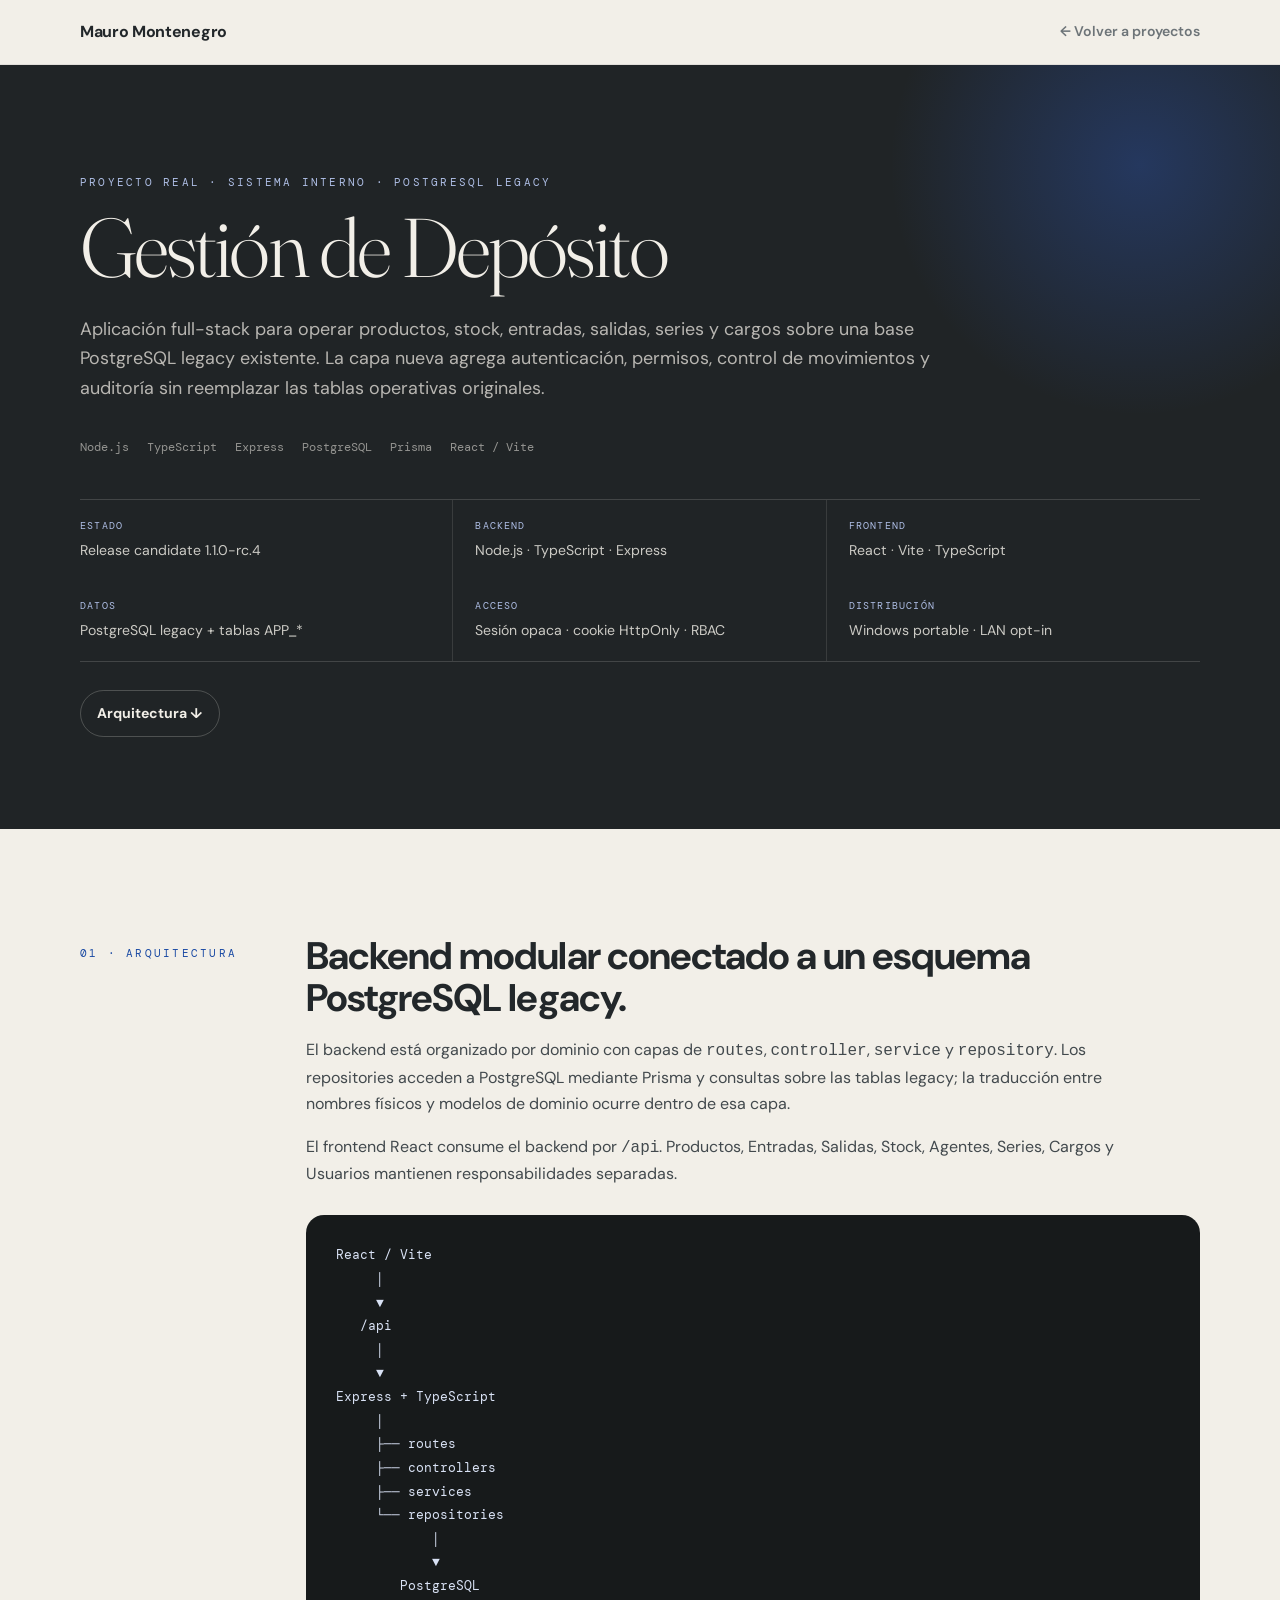
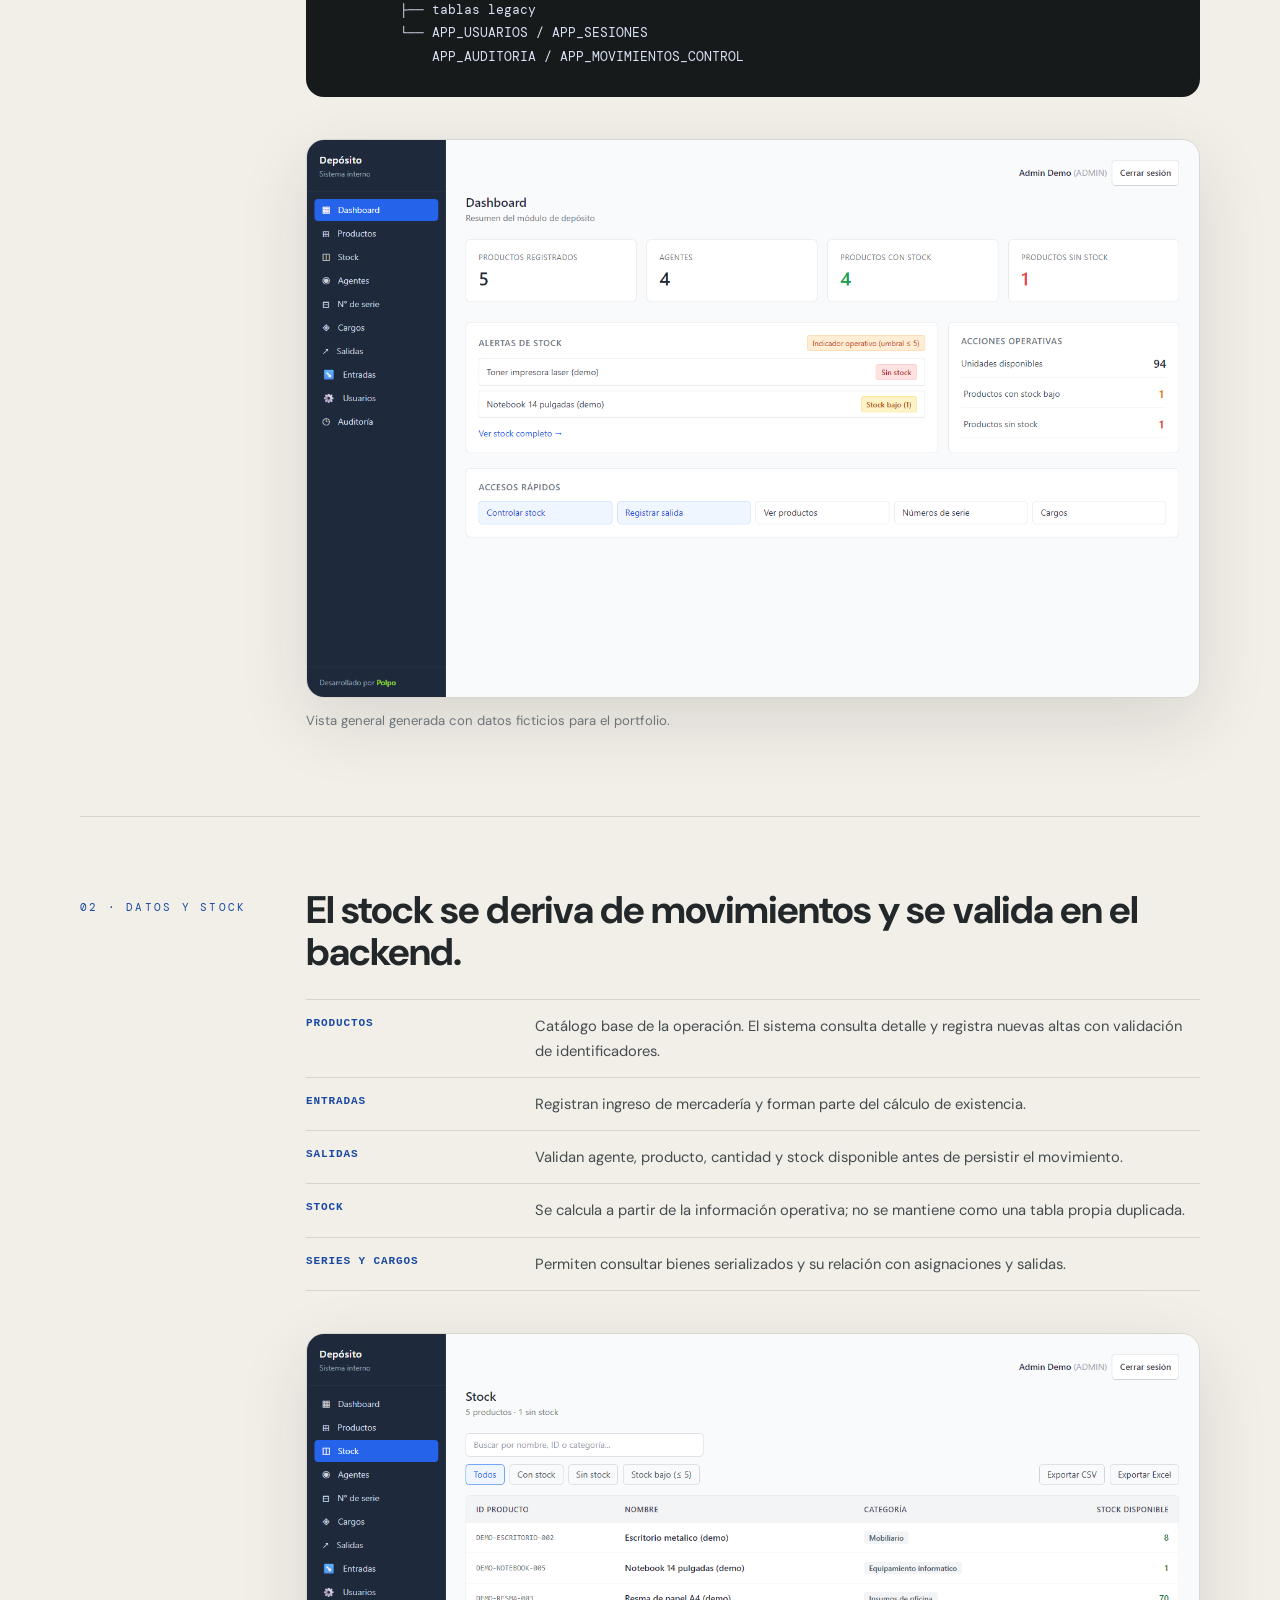
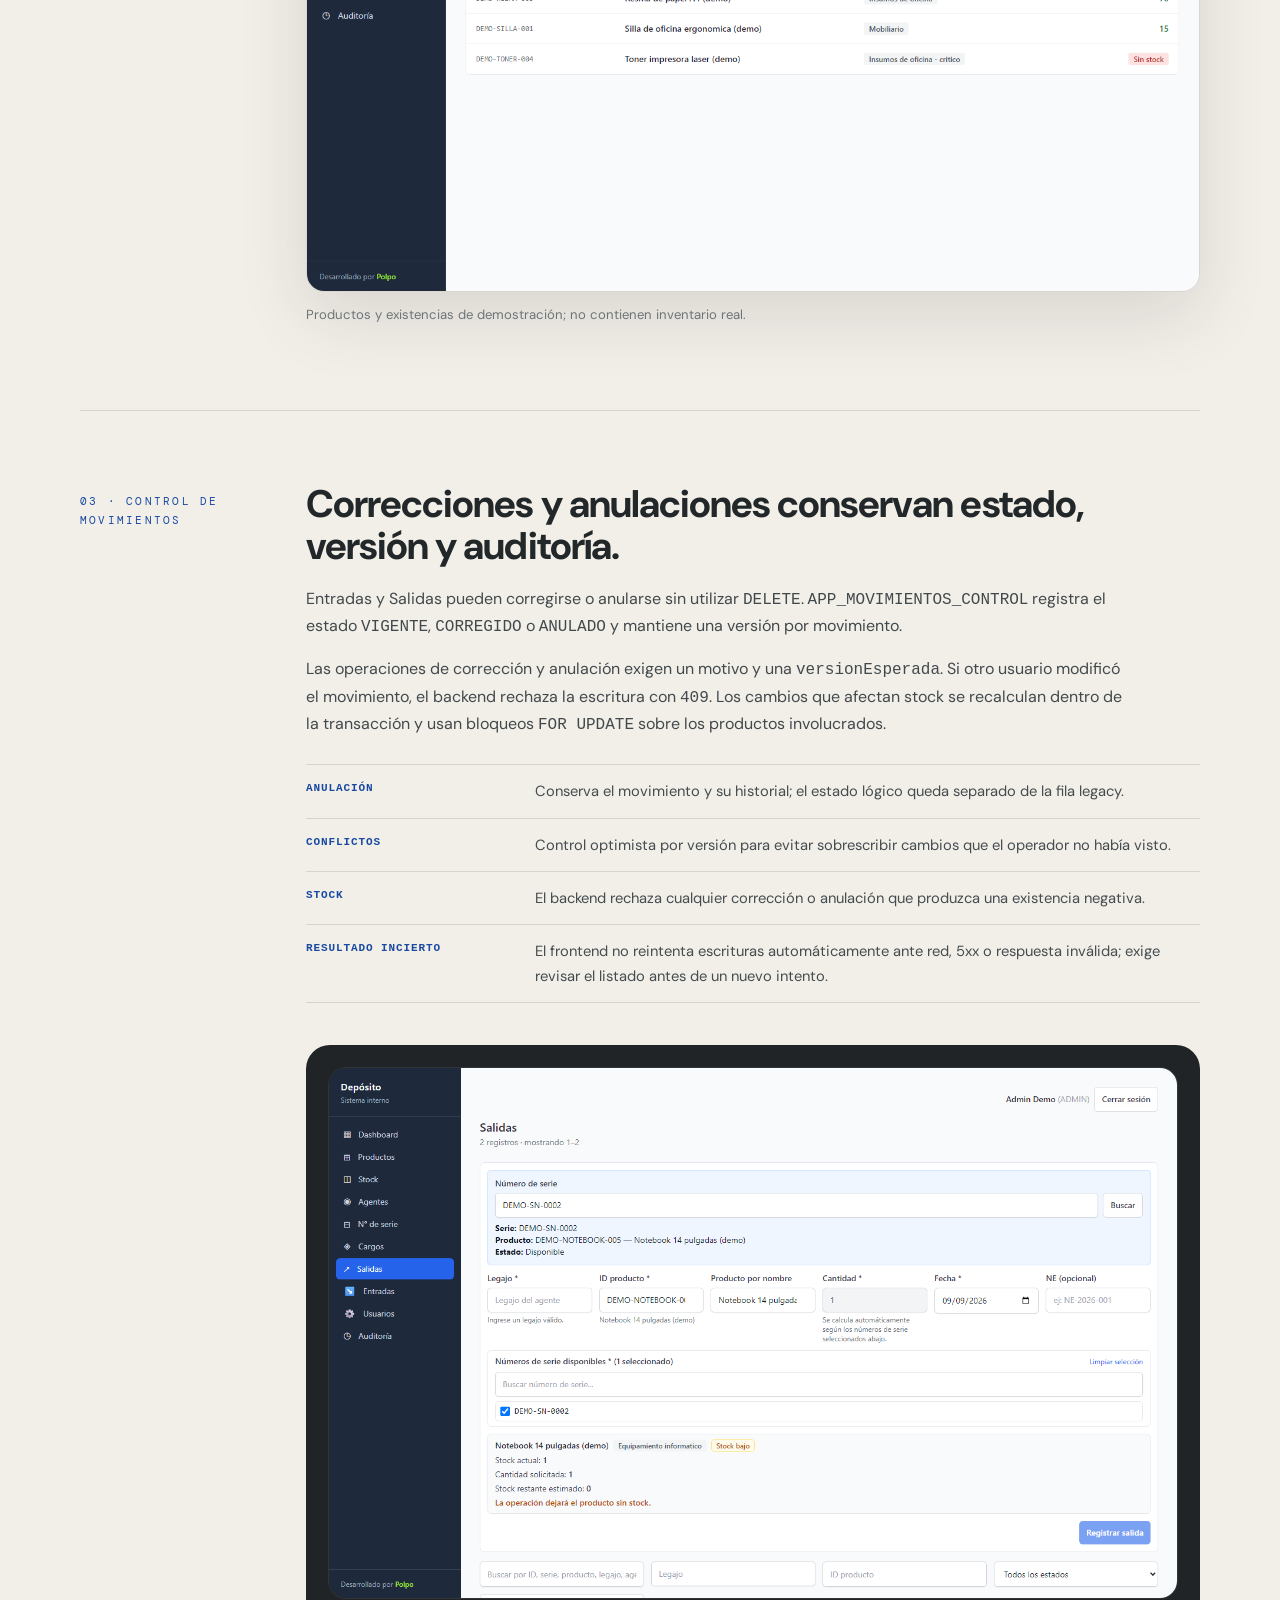
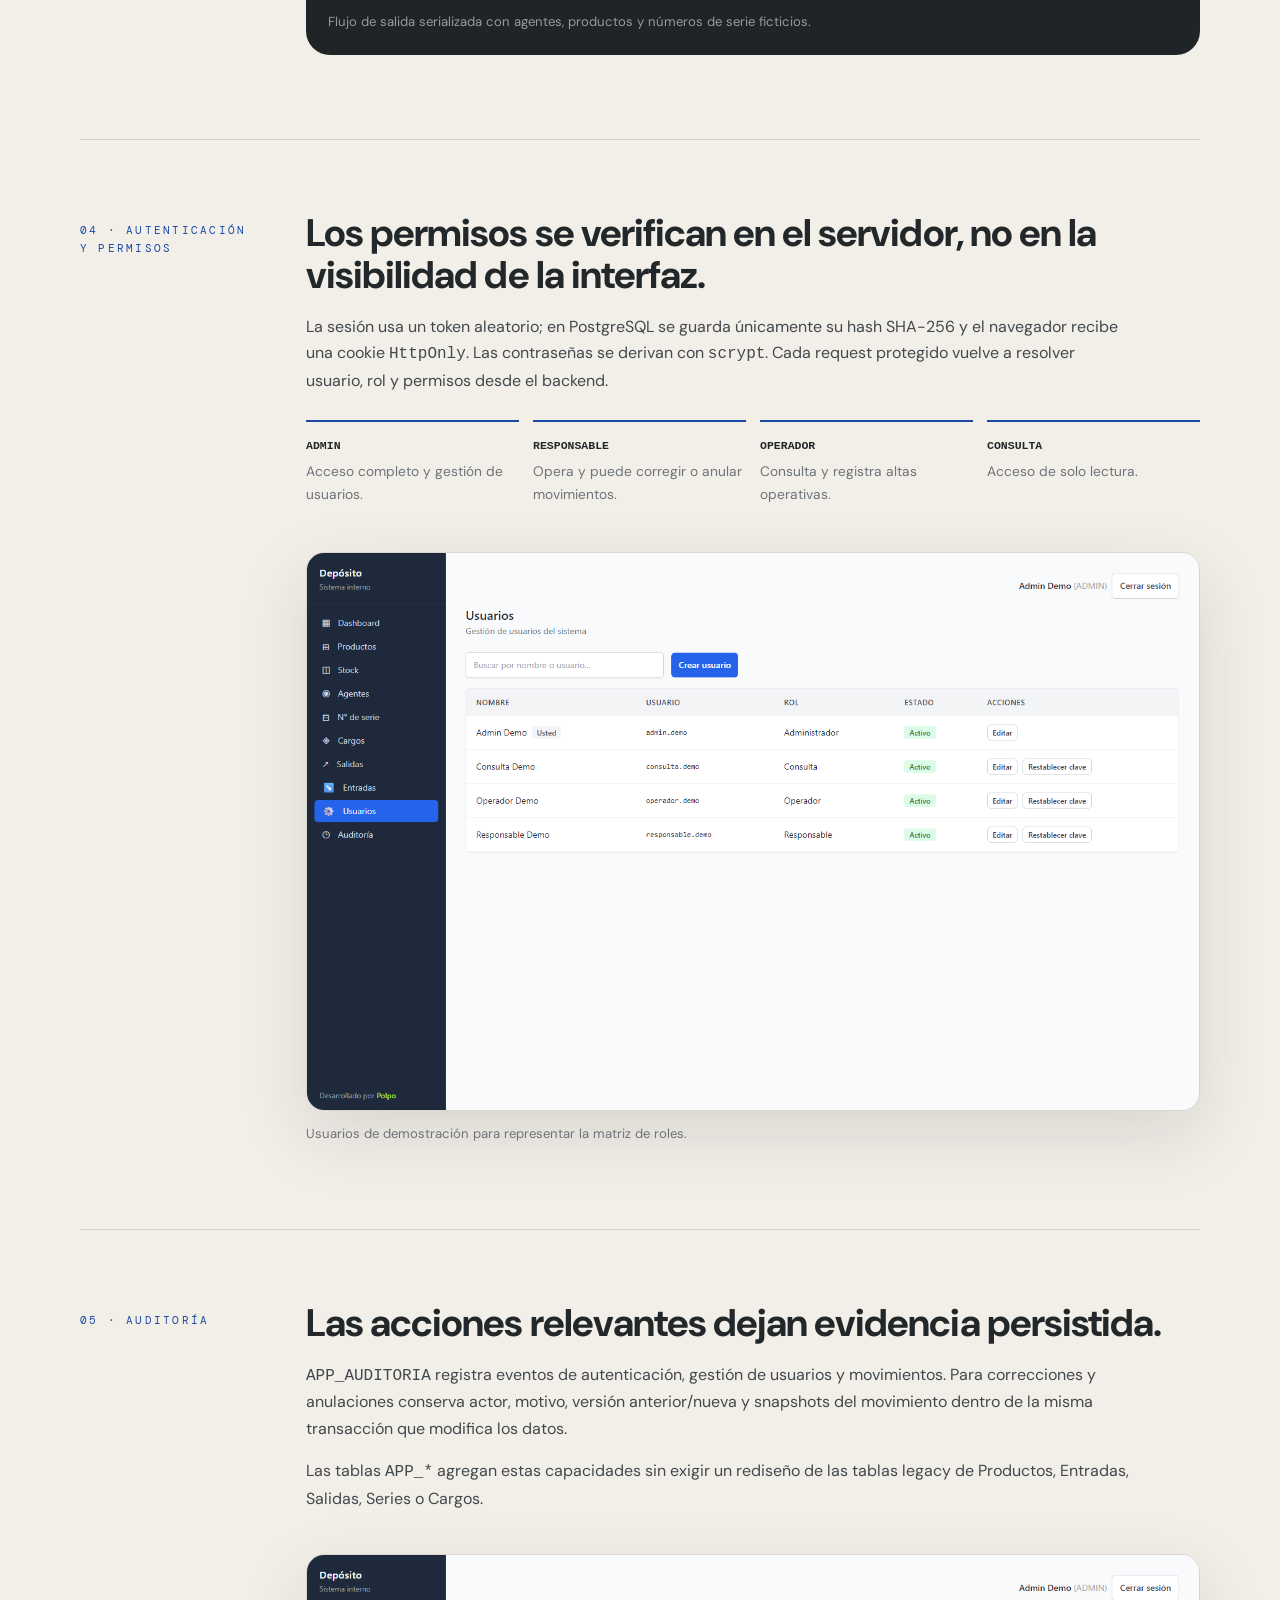
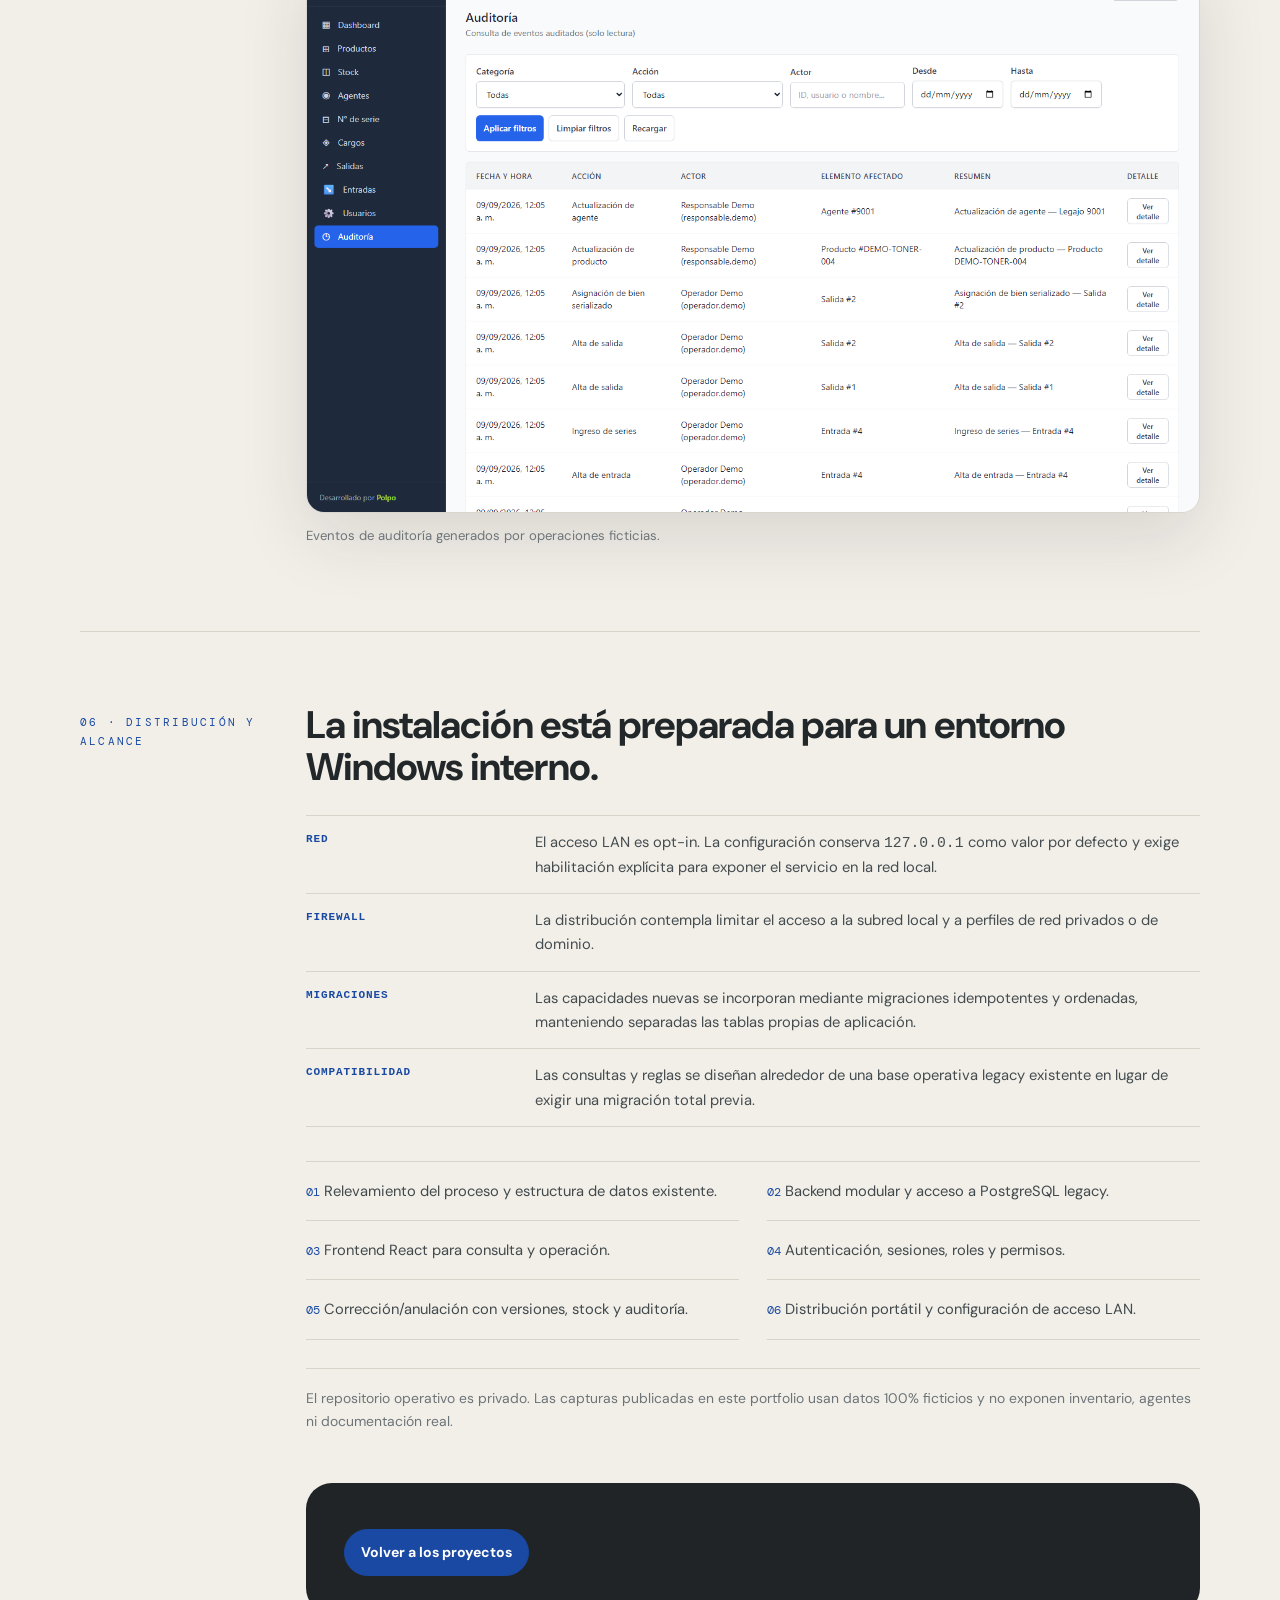
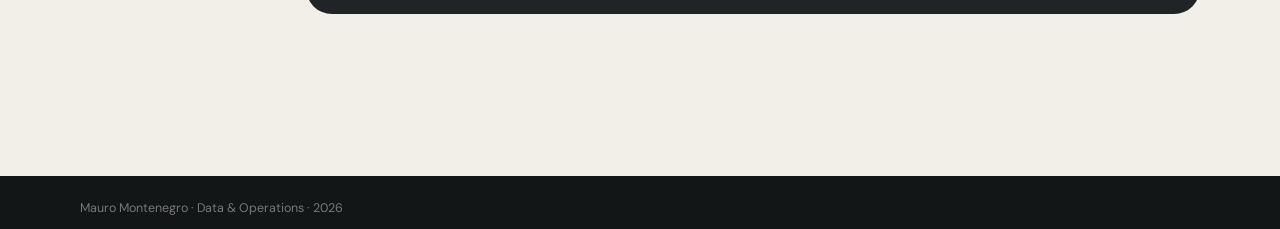
==== commit ef43fa97: "polish: neutralizar narrativa en Depósito" ====
--- a/cases/deposito.html
+++ b/cases/deposito.html
@@ -34,7 +34,7 @@
   <nav>
     <div class="wrap nav">
       <a class="brand" href="../index.html">Mauro Montenegro</a>
-      <a class="back" href="../index.html#casos">← Volver a casos</a>
+      <a class="back" href="../index.html#casos">← Volver a proyectos</a>
     </div>
   </nav>
 
@@ -60,7 +60,7 @@
     <section class="chapter" id="arquitectura">
       <div class="kicker">01 · Arquitectura</div>
       <div>
-        <h2 class="tech-title">Aplicación modular sobre un esquema que no se rediseñó desde cero.</h2>
+        <h2 class="tech-title">Backend modular conectado a un esquema PostgreSQL legacy.</h2>
         <div class="tech-copy">
           <p>El backend está organizado por dominio con capas de <code>routes</code>, <code>controller</code>, <code>service</code> y <code>repository</code>. Los repositories acceden a PostgreSQL mediante Prisma y consultas sobre las tablas legacy; la traducción entre nombres físicos y modelos de dominio ocurre dentro de esa capa.</p>
           <p>El frontend React consume el backend por <code>/api</code>. Productos, Entradas, Salidas, Stock, Agentes, Series, Cargos y Usuarios mantienen responsabilidades separadas.</p>
@@ -183,7 +183,7 @@
           <div class="scope-item"><code>06</code> Distribución portátil y configuración de acceso LAN.</div>
         </div>
         <p class="plain-note">El repositorio operativo es privado. Las capturas publicadas en este portfolio usan datos 100% ficticios y no exponen inventario, agentes ni documentación real.</p>
-        <div class="closing"><a class="btn primary" href="../index.html#casos">Volver a los casos</a></div>
+        <div class="closing"><a class="btn primary" href="../index.html#casos">Volver a los proyectos</a></div>
       </div>
     </section>
   </main>
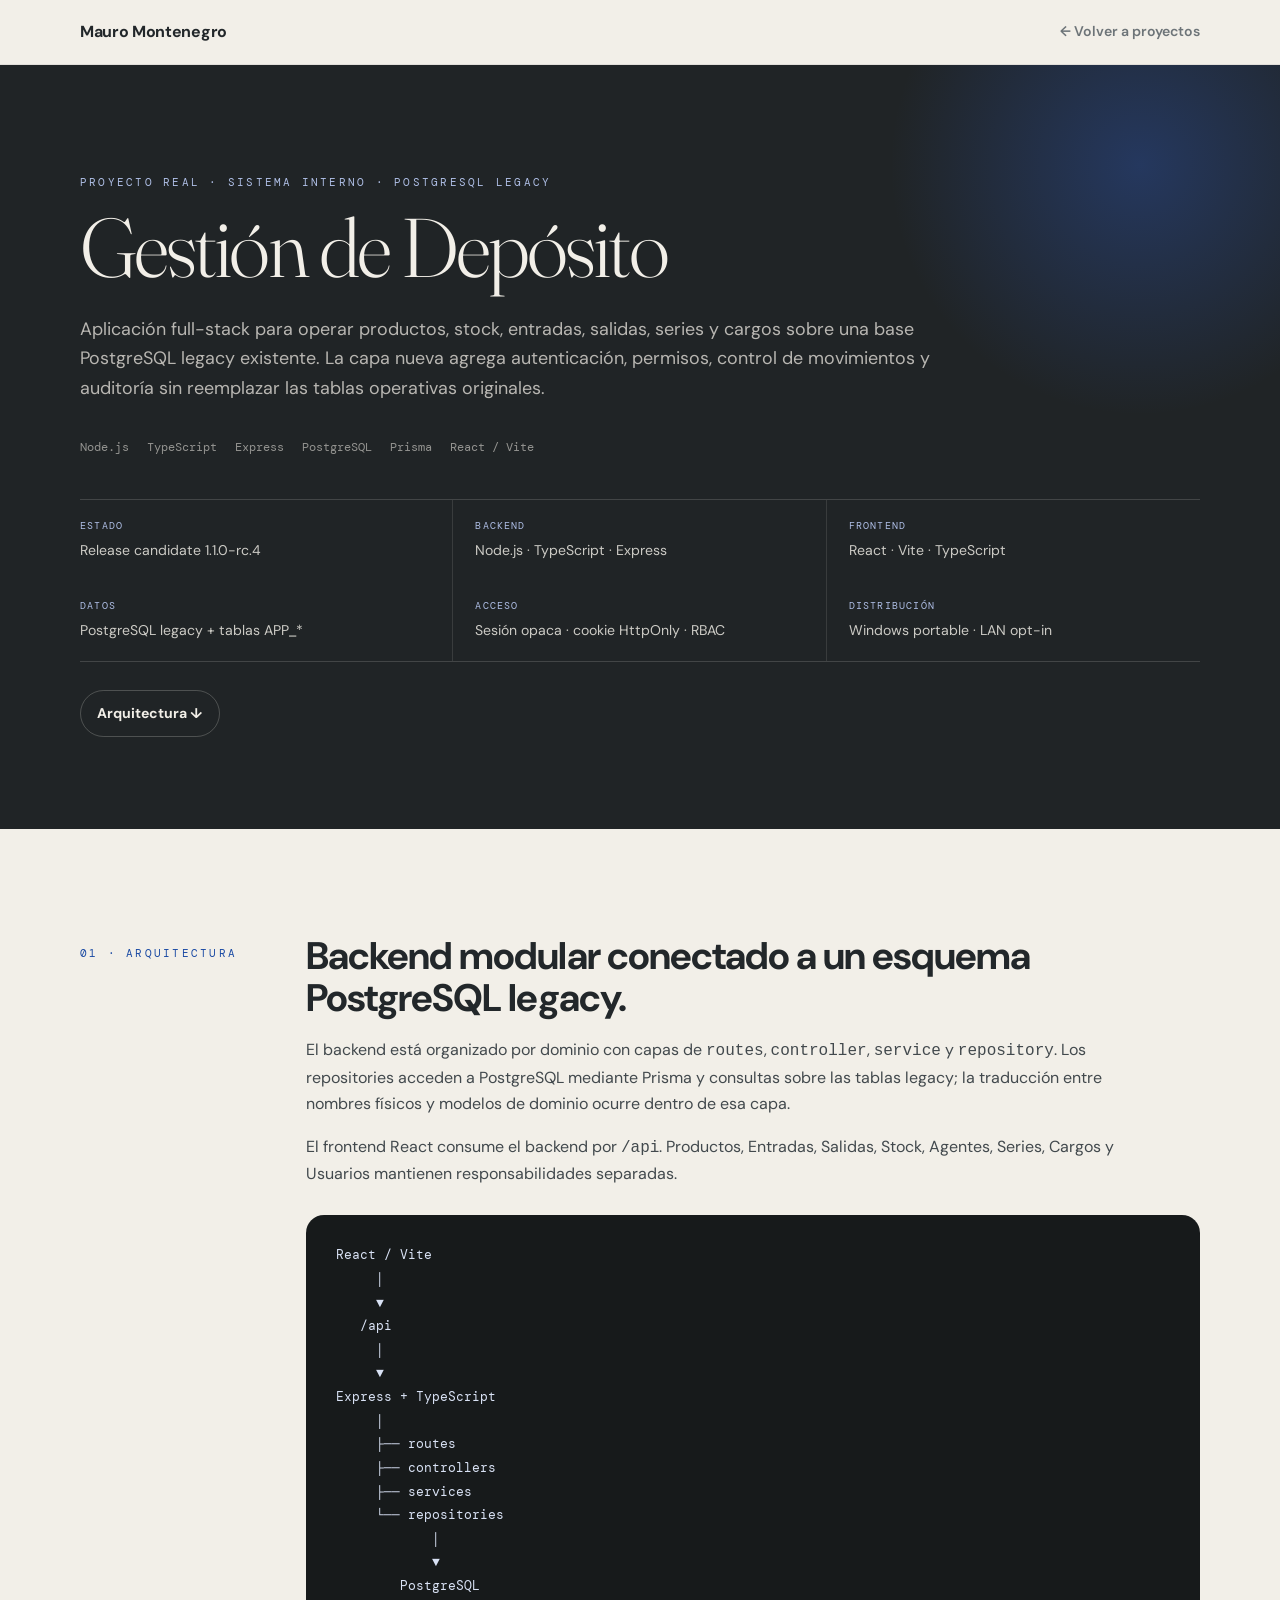
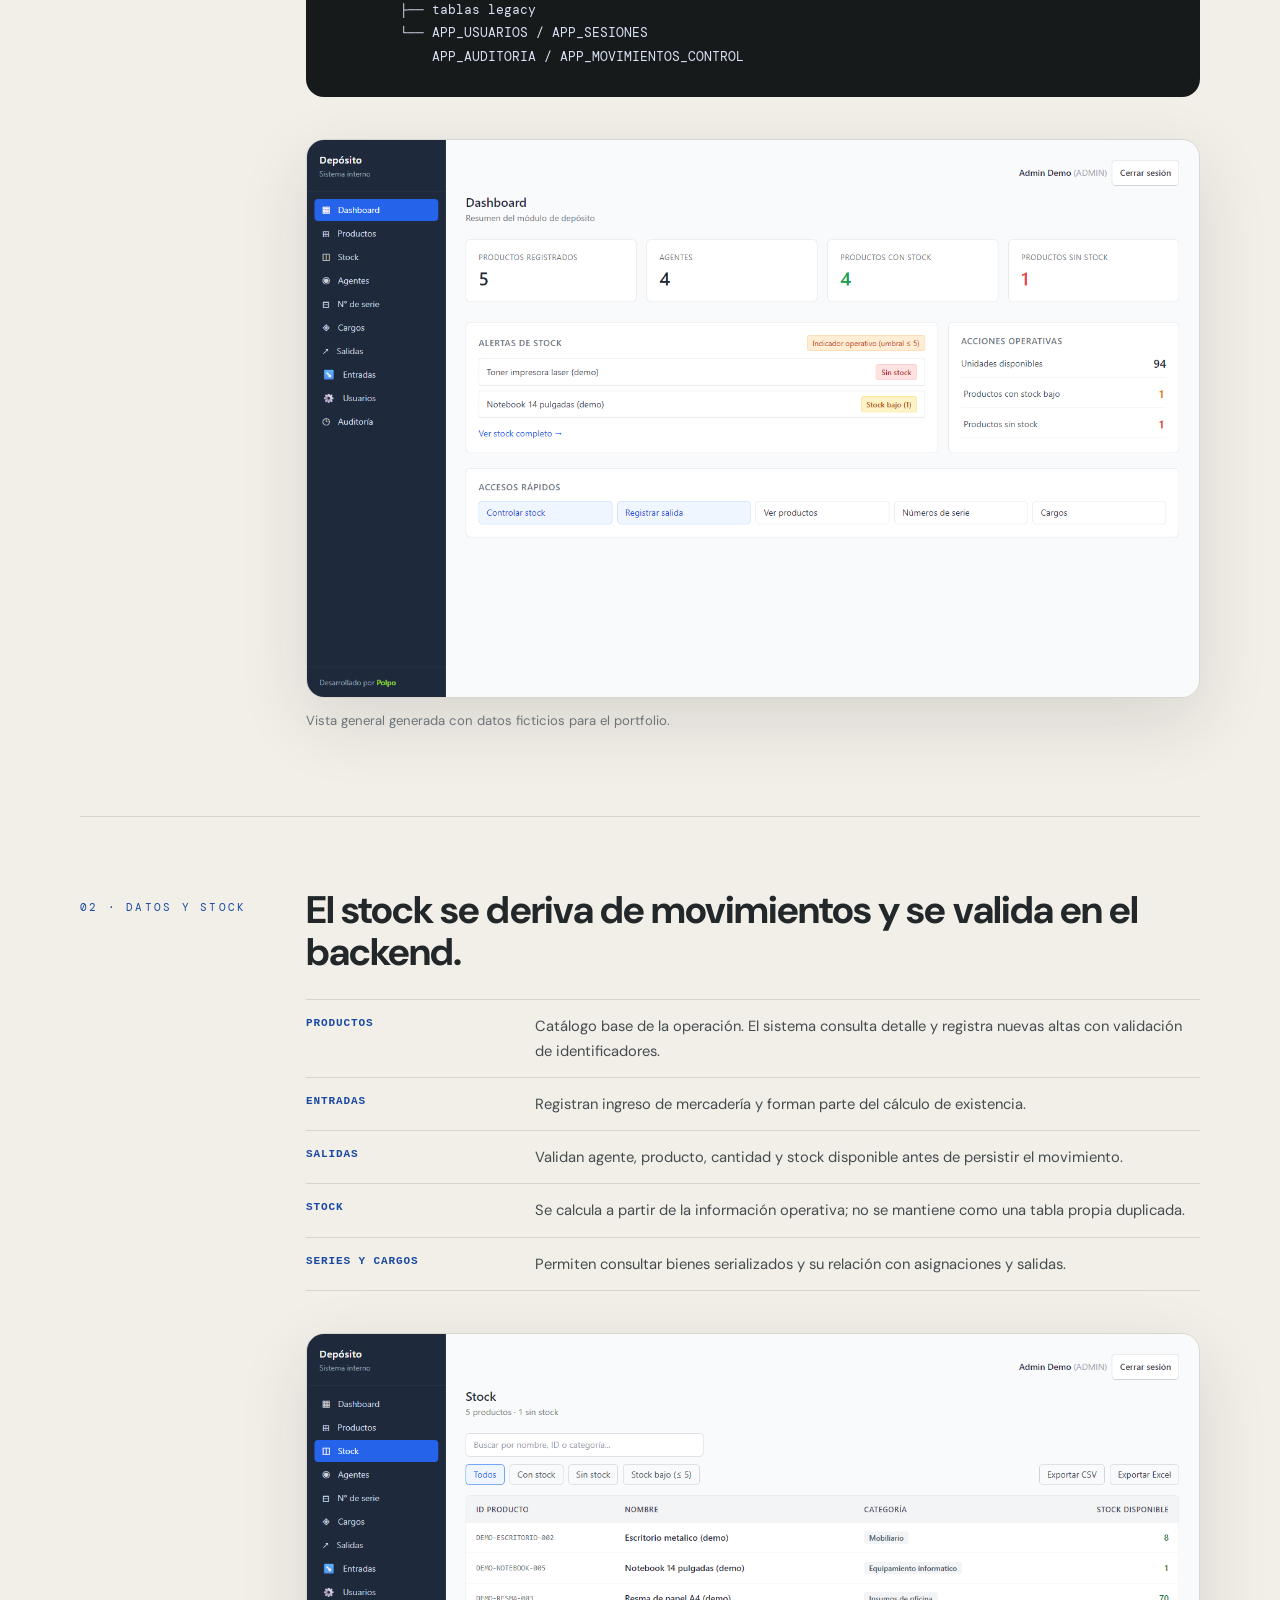
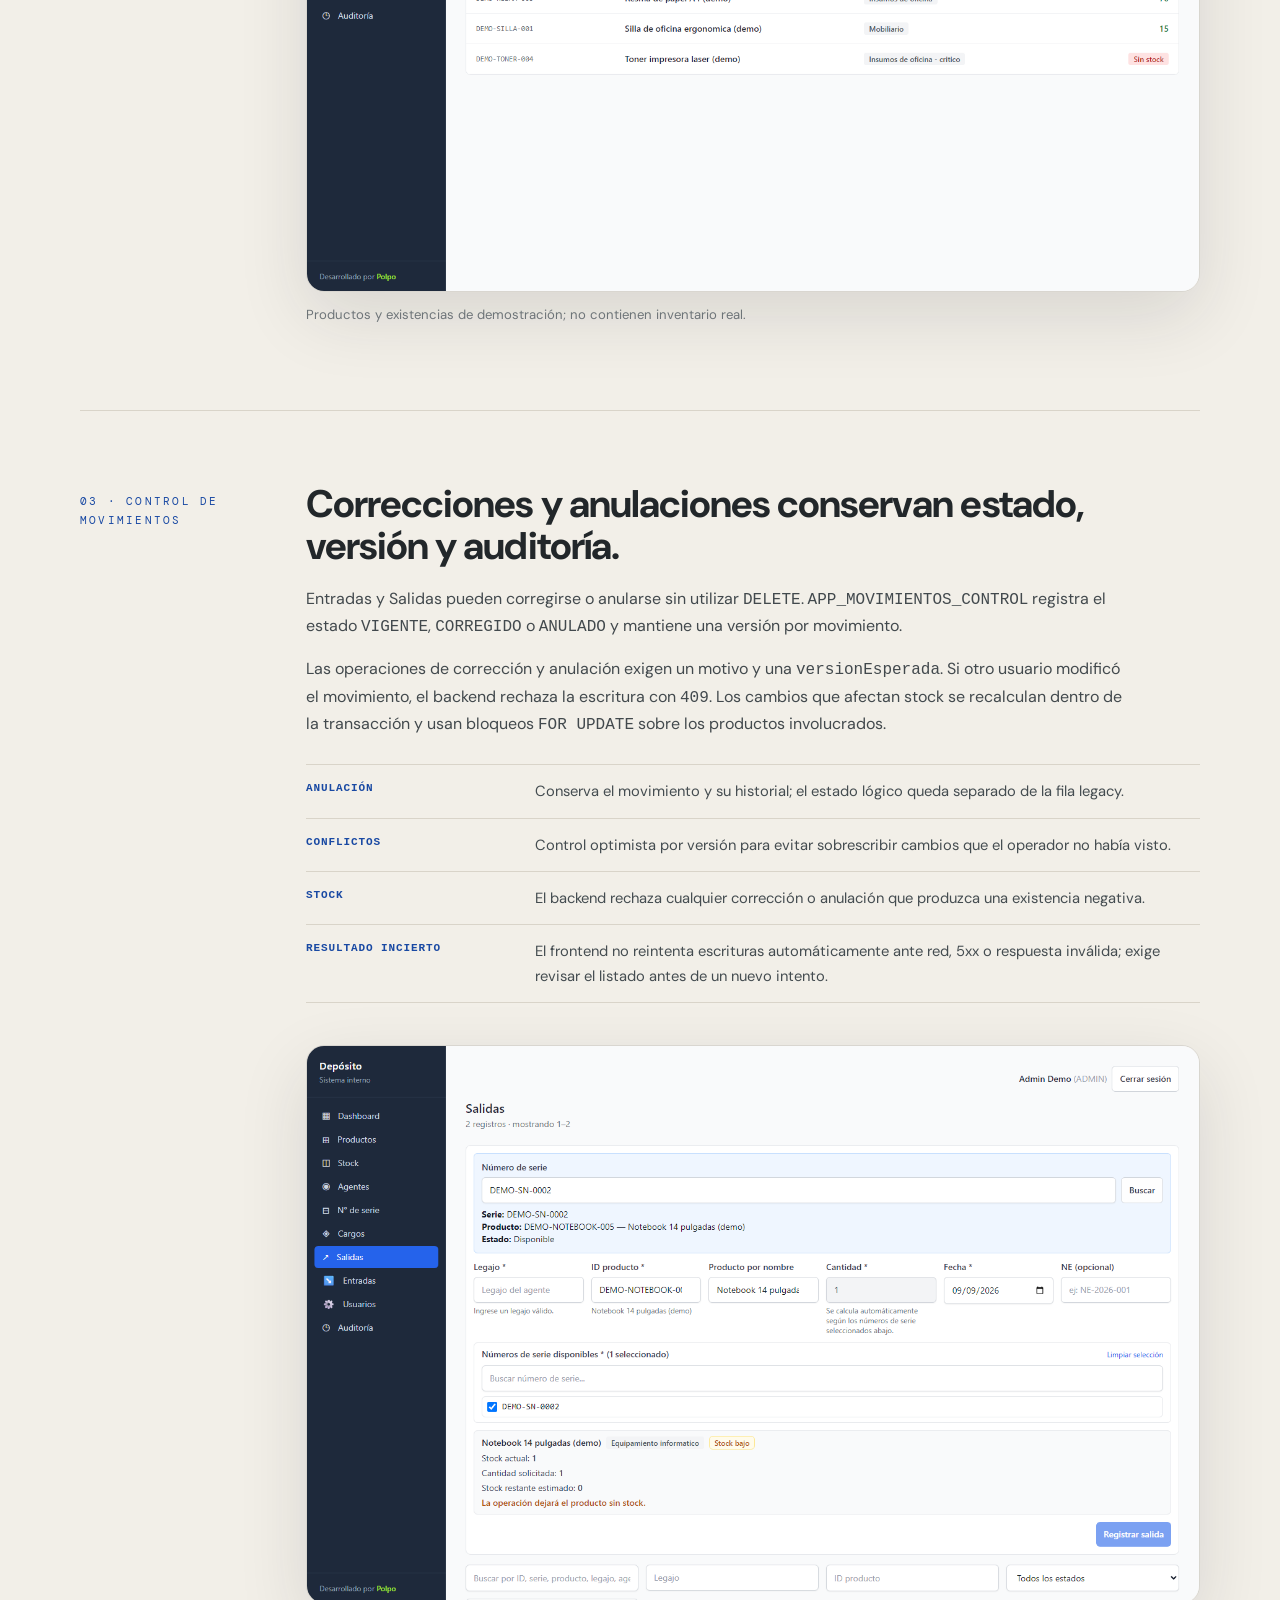
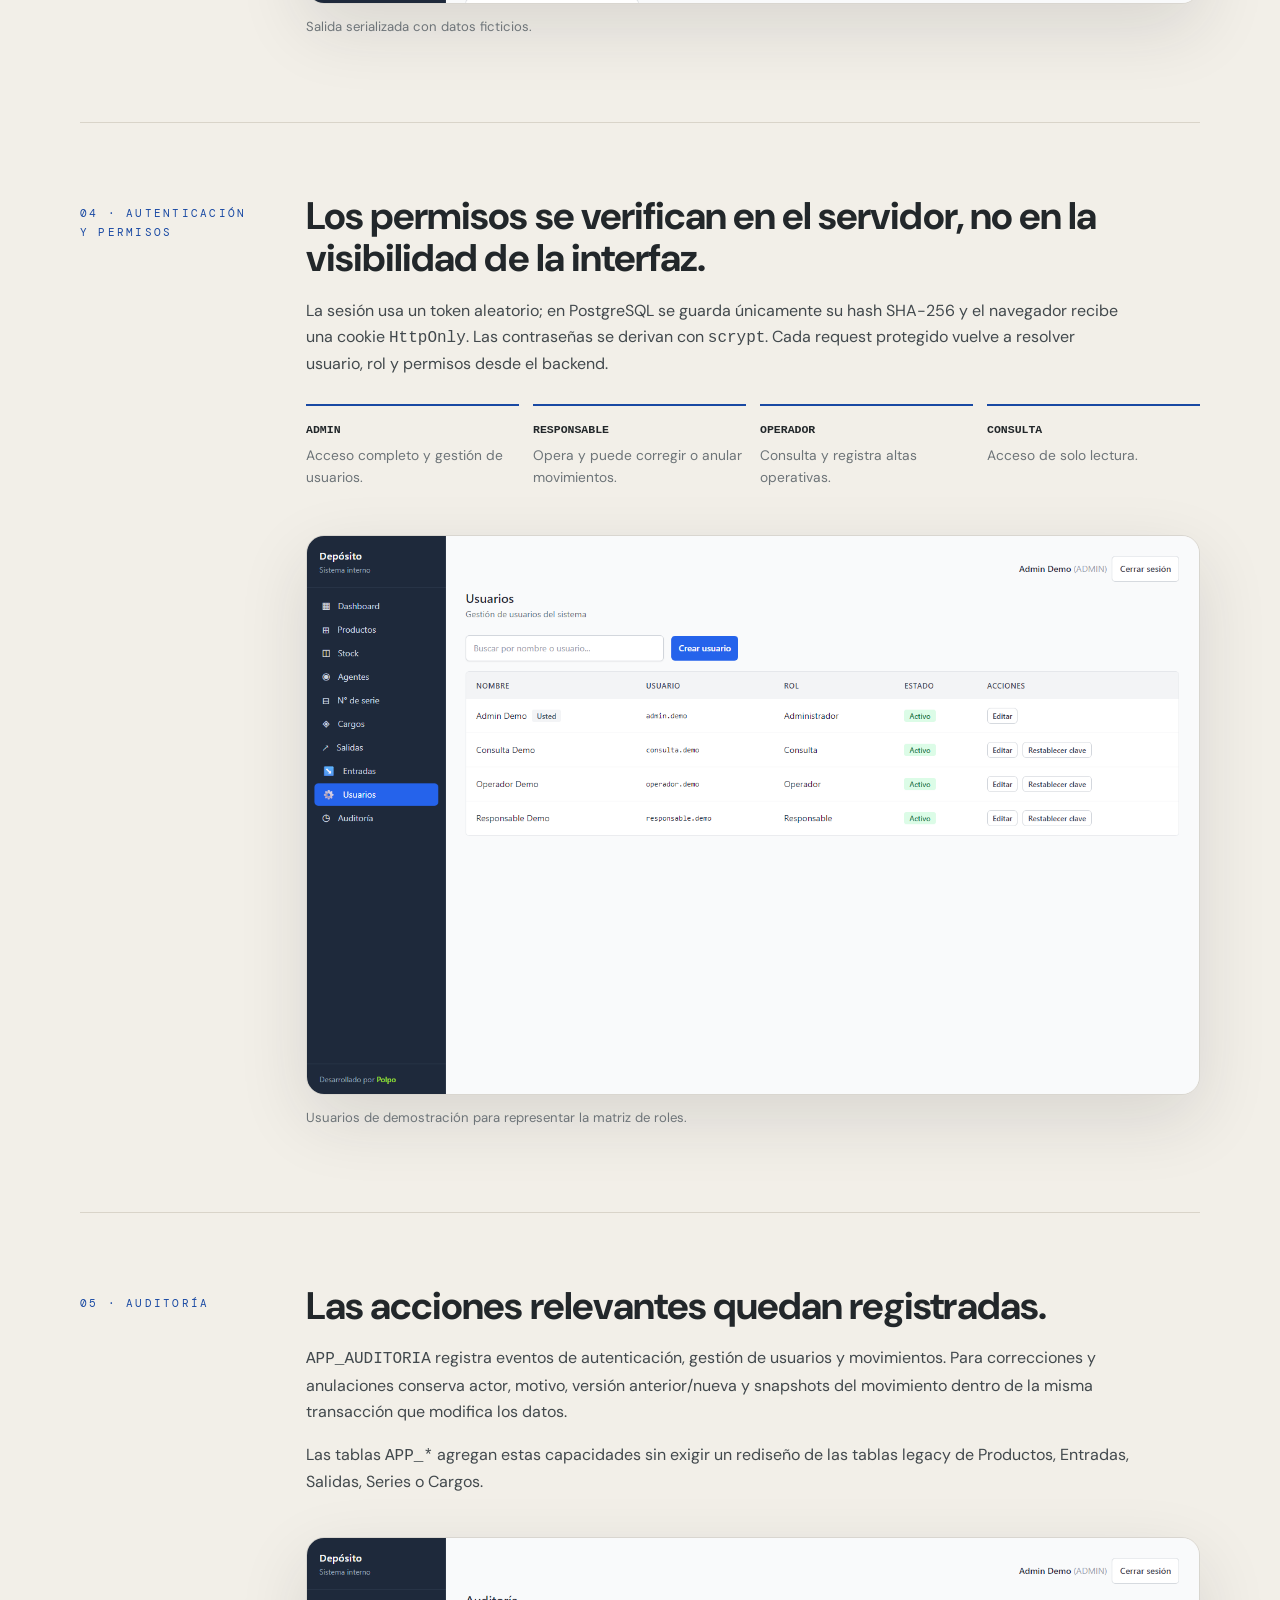
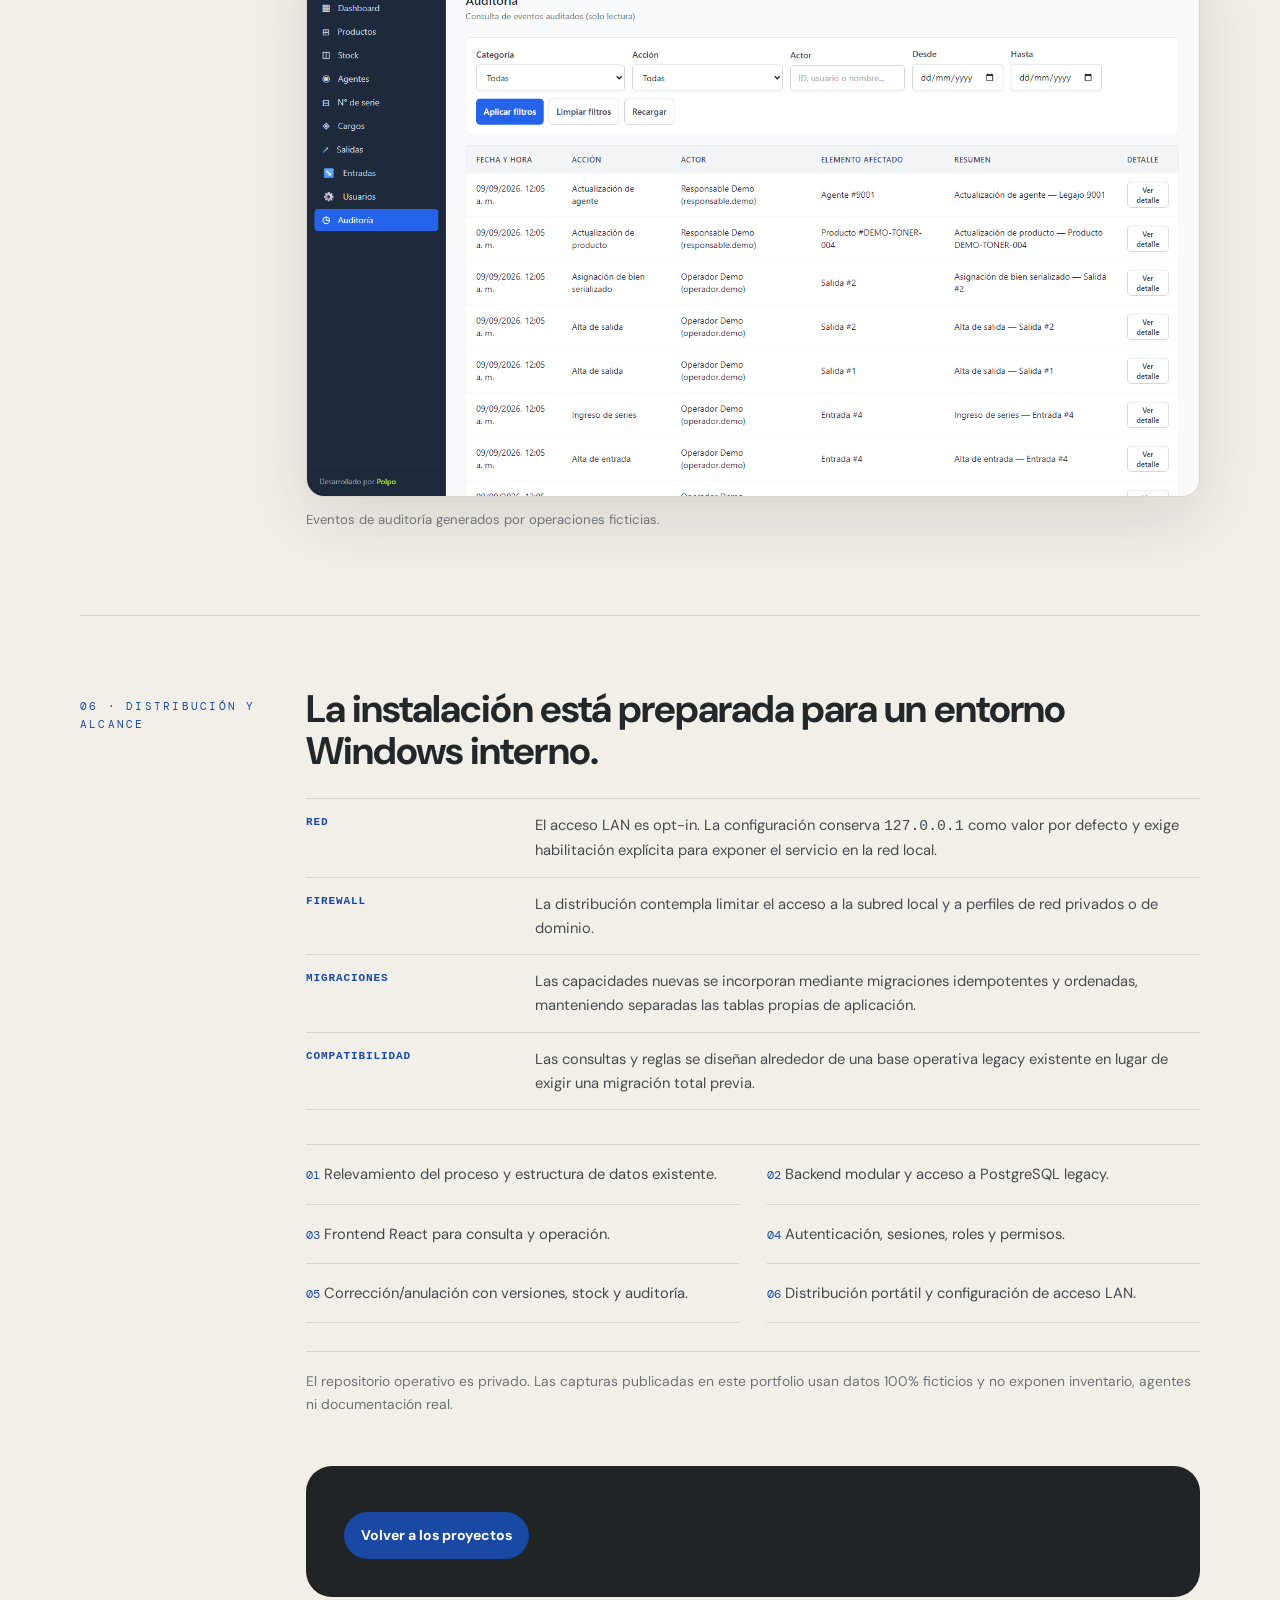
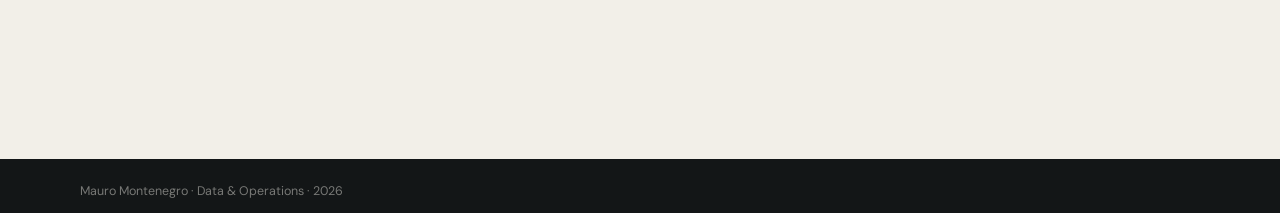
==== commit e96c7d4a: "fix: mantener estética y simplificar auditoría en Depósito" ====
--- a/cases/deposito.html
+++ b/cases/deposito.html
@@ -122,9 +122,9 @@
           <div class="fact-row"><b>Stock</b><span>El backend rechaza cualquier corrección o anulación que produzca una existencia negativa.</span></div>
           <div class="fact-row"><b>Resultado incierto</b><span>El frontend no reintenta escrituras automáticamente ante red, 5xx o respuesta inválida; exige revisar el listado antes de un nuevo intento.</span></div>
         </div>
-        <figure class="shot dark">
+        <figure class="shot">
           <img src="../assets/cases/deposito/04-salida-serie.png" alt="Salida serializada demo del sistema de depósito">
-          <figcaption>Flujo de salida serializada con agentes, productos y números de serie ficticios.</figcaption>
+          <figcaption>Salida serializada con datos ficticios.</figcaption>
         </figure>
       </div>
     </section>
@@ -152,7 +152,7 @@
     <section class="chapter">
       <div class="kicker">05 · Auditoría</div>
       <div>
-        <h2 class="tech-title">Las acciones relevantes dejan evidencia persistida.</h2>
+        <h2 class="tech-title">Las acciones relevantes quedan registradas.</h2>
         <div class="tech-copy">
           <p><code>APP_AUDITORIA</code> registra eventos de autenticación, gestión de usuarios y movimientos. Para correcciones y anulaciones conserva actor, motivo, versión anterior/nueva y snapshots del movimiento dentro de la misma transacción que modifica los datos.</p>
           <p>Las tablas <code>APP_*</code> agregan estas capacidades sin exigir un rediseño de las tablas legacy de Productos, Entradas, Salidas, Series o Cargos.</p>
--- a/assets/case-ventas-v2.css
+++ b/assets/case-ventas-v2.css
@@ -16,12 +16,13 @@
 body{margin:0;background:var(--ivory);color:var(--ink);font-family:"DM Sans",system-ui,sans-serif;line-height:1.65}
 a{color:inherit}.wrap{width:min(var(--max),calc(100% - 48px));margin:auto}
 nav{position:sticky;top:0;z-index:20;border-bottom:1px solid rgba(32,36,38,.08);background:rgba(242,239,232,.9);backdrop-filter:blur(14px)}
-.nav{height:64px;display:flex;align-items:center;justify-content:space-between;gap:20px}.brand{text-decoration:none;font-weight:700;letter-spacing:-.02em}.brand span{color:var(--cobalt)}.back{text-decoration:none;color:var(--muted);font-size:.88rem;font-weight:600}
+.nav{height:64px;display:flex;align-items:center;justify-content:space-between;gap:20px;min-width:0}.brand{text-decoration:none;font-weight:700;letter-spacing:-.02em}.brand span{color:var(--cobalt)}.back{text-decoration:none;color:var(--muted);font-size:.88rem;font-weight:600}
 .hero{background:var(--graphite);color:var(--ivory);padding:108px 0 92px;overflow:hidden;position:relative}.hero:after{content:"";position:absolute;width:520px;height:520px;border-radius:50%;background:radial-gradient(circle,rgba(47,98,214,.32),rgba(47,98,214,0) 68%);right:-120px;top:-160px;pointer-events:none}.hero .wrap{position:relative;z-index:1}.eyebrow,.kicker,.tiny{font-family:"DM Mono",monospace;text-transform:uppercase;letter-spacing:.2em;font-size:.7rem}.eyebrow{color:#aebee5}.hero h1,.section-title,.statement{font-family:"Fraunces",Georgia,serif;font-weight:300;letter-spacing:-.035em}.hero h1{font-size:clamp(3rem,7.5vw,6.6rem);line-height:.93;max-width:980px;margin:18px 0 28px}.hero .lead{max-width:760px;font-size:1.12rem;color:rgba(242,239,232,.72)}.hero-meta{display:flex;gap:18px;flex-wrap:wrap;margin-top:34px;color:rgba(242,239,232,.55);font-family:"DM Mono",monospace;font-size:.72rem}.hero-actions{display:flex;gap:10px;flex-wrap:wrap;margin-top:28px}.btn{display:inline-flex;align-items:center;gap:8px;border-radius:999px;padding:11px 16px;text-decoration:none;font-size:.88rem;font-weight:700;border:1px solid rgba(242,239,232,.22)}.btn.primary{background:var(--cobalt);border-color:var(--cobalt);color:#fff}
-main{padding:34px 0 90px}.chapter{display:grid;grid-template-columns:180px 1fr;gap:46px;padding:72px 0;border-bottom:1px solid var(--line)}.chapter:last-child{border-bottom:0}.kicker{color:var(--cobalt);padding-top:9px}.section-title{font-size:clamp(2rem,4vw,3.8rem);line-height:1.04;margin:0 0 24px}.copy{max-width:760px;font-size:1.02rem;color:#42494d}.copy p{margin:0 0 18px}.copy strong{color:var(--ink)}
-.shot{margin:42px 0 12px}.shot img{width:100%;height:auto;display:block;border-radius:18px;border:1px solid rgba(32,36,38,.12);box-shadow:0 24px 70px rgba(32,36,38,.12)}.shot figcaption{margin-top:12px;color:var(--muted);font-size:.82rem}.shot.dark{background:var(--graphite);border-radius:24px;padding:22px}.shot.dark img{border-color:rgba(255,255,255,.08);box-shadow:none}.shot.dark figcaption{color:rgba(242,239,232,.58)}
+main{padding:34px 0 90px}.chapter{display:grid;grid-template-columns:180px 1fr;gap:46px;padding:72px 0;border-bottom:1px solid var(--line)}.chapter>*{min-width:0}.chapter:last-child{border-bottom:0}.kicker{color:var(--cobalt);padding-top:9px}.section-title{font-size:clamp(2rem,4vw,3.8rem);line-height:1.04;margin:0 0 24px}.copy{max-width:760px;font-size:1.02rem;color:#42494d}.copy p{margin:0 0 18px}.copy strong{color:var(--ink)}
+.shot{margin:42px 0 12px;max-width:100%}.shot img{width:100%;max-width:100%;height:auto;display:block;border-radius:18px;border:1px solid rgba(32,36,38,.12);box-shadow:0 24px 70px rgba(32,36,38,.12)}.shot figcaption{margin-top:12px;color:var(--muted);font-size:.82rem}.shot.dark{background:var(--graphite);border-radius:24px;padding:22px}.shot.dark img{border-color:rgba(255,255,255,.08);box-shadow:none}.shot.dark figcaption{color:rgba(242,239,232,.58)}
 .metrics{display:grid;grid-template-columns:repeat(4,1fr);gap:22px;margin:42px 0 12px;padding:32px 0;border-top:1px solid var(--line);border-bottom:1px solid var(--line)}.metric b{display:block;font-family:"Fraunces",Georgia,serif;font-weight:300;color:var(--cobalt);font-size:clamp(2.4rem,5vw,4.7rem);line-height:1}.metric span{display:block;margin-top:8px;color:var(--muted);font-size:.82rem}.statement{font-size:clamp(2rem,4.7vw,4.5rem);line-height:1.05;max-width:920px;margin:0 0 30px}.decision-list{display:grid;gap:0;border-top:1px solid var(--line);margin-top:30px}.decision{display:grid;grid-template-columns:72px 1fr;gap:20px;padding:22px 0;border-bottom:1px solid var(--line)}.decision .num{font-family:"DM Mono",monospace;color:var(--cobalt);font-size:.78rem}.decision h3{margin:0 0 7px;font-size:1rem}.decision p{margin:0;color:var(--muted)}
 .split{display:grid;grid-template-columns:1fr 1fr;gap:28px;align-items:start}.note{padding:26px;border-left:3px solid var(--cobalt);background:rgba(25,73,163,.05)}.note p{margin:0;color:#3d4549}.tiny{color:var(--muted);margin-bottom:10px}.closing{background:var(--graphite);color:var(--ivory);border-radius:26px;padding:38px;margin-top:32px}.closing p{max-width:720px;color:rgba(242,239,232,.68)}.closing .btn{margin-top:8px}
+.diagram{max-width:100%}.diagram,code{overflow-wrap:normal}.tech-copy,.fact-row,.scope-item,.decision,.package,.status-box{min-width:0}.tech-copy code,.fact-row code,.scope-item code,.package code{overflow-wrap:anywhere}
 footer{background:#131617;color:rgba(242,239,232,.45);padding:22px 0;font-size:.78rem}
 @media(max-width:820px){.chapter{grid-template-columns:1fr;gap:12px;padding:54px 0}.kicker{padding-top:0}.metrics{grid-template-columns:1fr 1fr}.split{grid-template-columns:1fr}.hero{padding:88px 0 72px}}
-@media(max-width:520px){.wrap{width:calc(100% - 28px)}.metrics{grid-template-columns:1fr}.decision{grid-template-columns:48px 1fr}.hero h1{font-size:clamp(2.7rem,15vw,4.3rem)}.shot.dark{padding:10px;border-radius:16px}}
+@media(max-width:520px){.wrap{width:calc(100% - 28px)}.metrics{grid-template-columns:1fr}.decision{grid-template-columns:48px 1fr}.hero h1{font-size:clamp(2.7rem,15vw,4.3rem)}.shot.dark{padding:10px;border-radius:16px}.diagram{padding:18px!important;font-size:.68rem!important;line-height:1.65!important;white-space:pre-wrap!important;overflow-wrap:anywhere!important;word-break:break-word;overflow-x:hidden!important}.nav{gap:12px}.back{font-size:.8rem}}
